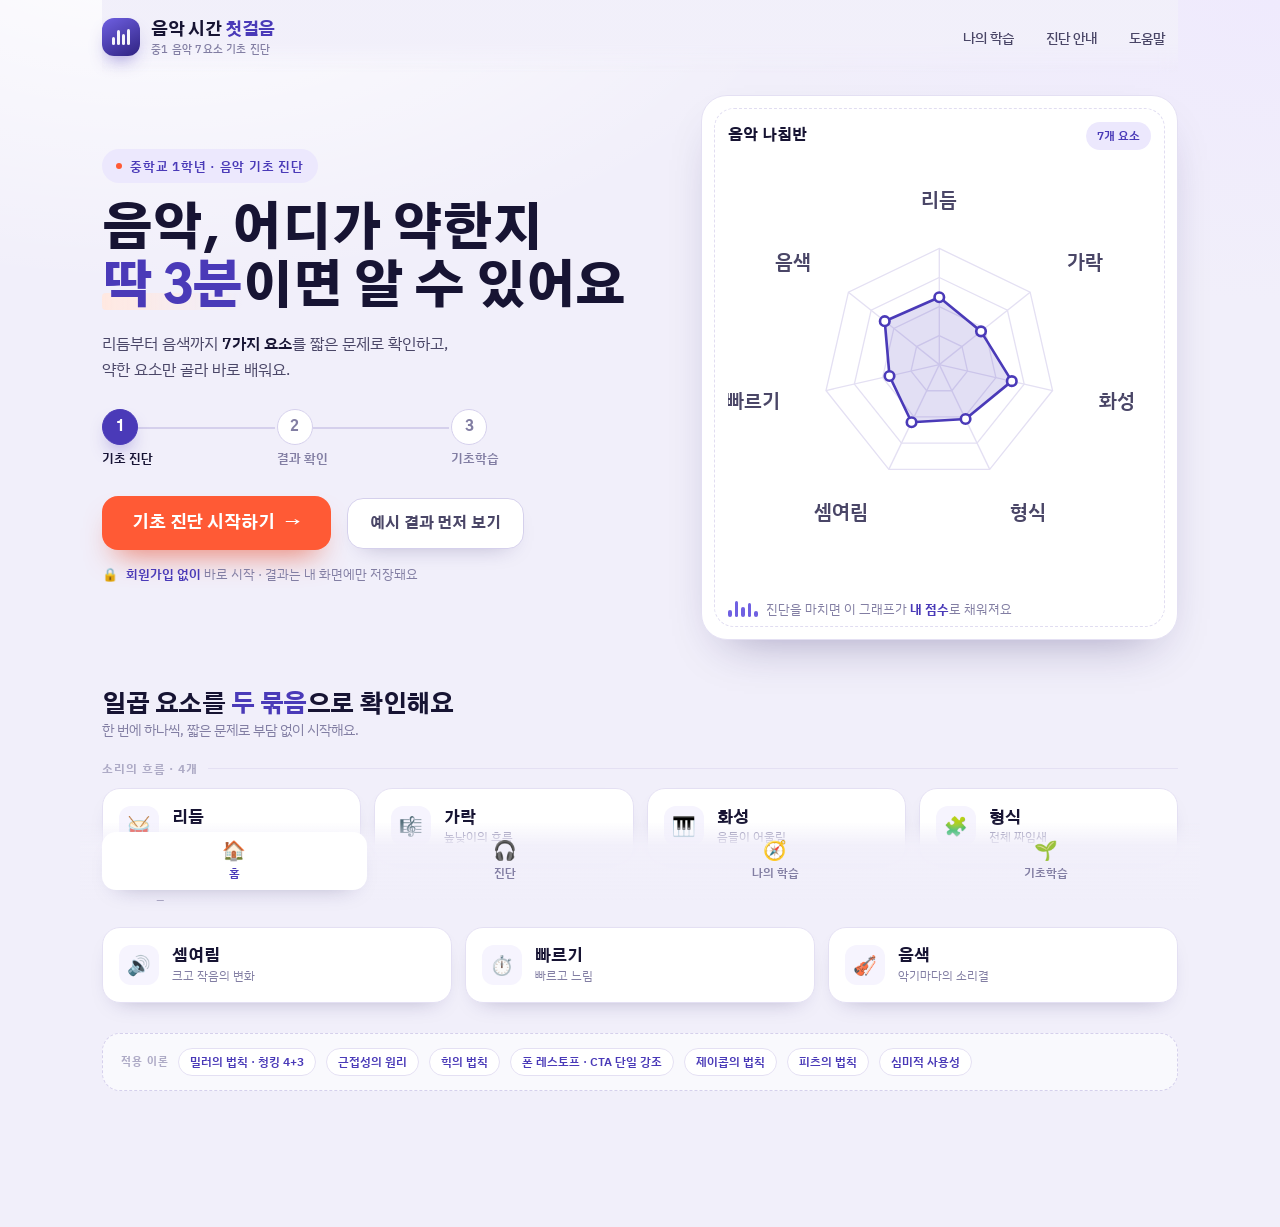
==== index.html @ fa2bc5fa "Add files via upload" ====
<!DOCTYPE html>
<html lang="ko">
<head>
<meta charset="utf-8">
<meta name="viewport" content="width=device-width, initial-scale=1">
<title>음악 시간 첫걸음 · 7요소 기초 진단</title>
<link rel="preconnect" href="https://fonts.googleapis.com">
<link rel="preconnect" href="https://fonts.gstatic.com" crossorigin>
<link href="https://fonts.googleapis.com/css2?family=Gothic+A1:wght@400;500;700;800;900&family=IBM+Plex+Sans+KR:wght@300;400;500;600;700&display=swap" rel="stylesheet">
<style>
/* ============ TOKENS ============ */
:root{
  --ink:#171433;
  --ink-2:#4a4667;
  --ink-3:#827ea3;
  --ink-4:#aeabc6;
  --canvas:#f1effa;
  --canvas-2:#e6e2f6;
  --surface:#ffffff;
  --line:#e4e0f3;
  --line-2:#d5d0ec;

  --primary:#4a3ab8;
  --primary-deep:#2f2381;
  --primary-mid:#6f60e2;
  --primary-soft:#ece8fd;
  --primary-tint:#f6f4fe;

  --accent:#ff5a35;
  --accent-deep:#e8401c;
  --accent-soft:#ffe8e1;

  --mint:#0eab95;
  --mint-soft:#d9f5ef;
  --sun:#e9a90c;
  --sun-soft:#fdf2d7;
  --rose:#e2477a;
  --rose-soft:#fde5ee;

  --r-lg:26px;
  --r-md:18px;
  --r-sm:12px;
  --shadow:0 22px 48px -26px rgba(33,22,92,.42);
  --shadow-sm:0 10px 24px -16px rgba(33,22,92,.4);

  --font-display:"Gothic A1","Pretendard","Apple SD Gothic Neo","Malgun Gothic","Noto Sans KR",system-ui,sans-serif;
  --font-body:"IBM Plex Sans KR","Pretendard","Apple SD Gothic Neo","Malgun Gothic","Noto Sans KR",system-ui,sans-serif;
}

*,*::before,*::after{box-sizing:border-box}
html,body{margin:0;padding:0}
body{
  font-family:var(--font-body);
  color:var(--ink);
  background:
    radial-gradient(1100px 620px at 12% -8%, #fff 0%, rgba(255,255,255,0) 62%),
    radial-gradient(900px 520px at 100% 0%, #efeafd 0%, rgba(239,234,253,0) 58%),
    var(--canvas);
  min-height:100vh;
  -webkit-font-smoothing:antialiased;
  line-height:1.6;
}
h1,h2,h3,h4{font-family:var(--font-display);margin:0;line-height:1.16;letter-spacing:-.02em}
p{margin:0}
button{font-family:inherit;cursor:pointer;border:0;background:none;color:inherit}
ul{margin:0;padding:0;list-style:none}
:focus-visible{outline:3px solid var(--primary-mid);outline-offset:3px;border-radius:8px}

/* ============ SHELL ============ */
.app{max-width:1120px;margin:0 auto;padding:0 22px 0;min-height:100vh;display:flex;flex-direction:column}

.topbar{
  position:sticky;top:0;z-index:40;
  display:flex;align-items:center;gap:18px;
  padding:16px 0 14px;
  background:linear-gradient(180deg, rgba(241,239,250,.96) 60%, rgba(241,239,250,0));
  backdrop-filter:blur(8px);
}
.brand{display:flex;align-items:center;gap:11px;text-decoration:none;color:var(--ink)}
.brand .mark{
  width:38px;height:38px;border-radius:12px;display:grid;place-items:center;
  background:linear-gradient(150deg,var(--primary-mid),var(--primary-deep));
  box-shadow:0 10px 20px -10px rgba(74,58,184,.9);
}
.brand .mark i{display:flex;align-items:flex-end;gap:2px;height:16px}
.brand .mark i b{width:3px;border-radius:2px;background:#fff;display:block;opacity:.95}
.brand .name{font-family:var(--font-display);font-weight:800;font-size:17px;letter-spacing:-.02em}
.brand .name span{color:var(--primary)}
.brand small{display:block;font-size:11px;color:var(--ink-3);font-weight:500;letter-spacing:.02em;margin-top:-2px}

.topnav{margin-left:auto;display:flex;align-items:center;gap:6px}
.topnav a{
  font-size:13.5px;font-weight:500;color:var(--ink-2);text-decoration:none;
  padding:8px 13px;border-radius:99px;transition:.18s;
}
.topnav a:hover{background:#fff;color:var(--primary);box-shadow:var(--shadow-sm)}
.topnav a.on{background:var(--primary);color:#fff}

main{flex:1;padding-bottom:26px}

/* ============ SCREENS ============ */
.screen{display:none;animation:rise .42s cubic-bezier(.22,.9,.3,1) both}
.screen.is-active{display:block}
@keyframes rise{from{opacity:0;transform:translateY(14px)}to{opacity:1;transform:none}}
@media (prefers-reduced-motion:reduce){
  *{animation-duration:.001s !important;transition-duration:.001s !important}
}

/* ============ TYPE HELPERS ============ */
.eyebrow{
  display:inline-flex;align-items:center;gap:8px;
  font-size:12.5px;font-weight:600;letter-spacing:.06em;
  color:var(--primary);background:var(--primary-soft);
  padding:7px 14px;border-radius:99px;
}
.eyebrow::before{content:"";width:6px;height:6px;border-radius:99px;background:var(--accent)}
.lead{color:var(--ink-2);font-size:16px}
.h1{font-size:clamp(30px,4.4vw,50px);font-weight:900}
.h2{font-size:clamp(22px,2.7vw,30px);font-weight:800}
.h3{font-size:19px;font-weight:800}
.muted{color:var(--ink-3)}
.small{font-size:13px}

/* ============ HERO ============ */
.hero{display:grid;grid-template-columns:1.08fr .92fr;gap:40px;align-items:center;padding:22px 0 8px}
.hero-copy .h1{margin:18px 0 14px}
.hero-copy .h1 em{font-style:normal;color:var(--primary);position:relative}
.hero-copy .h1 em::after{
  content:"";position:absolute;left:0;right:0;bottom:.06em;height:.34em;
  background:linear-gradient(90deg,var(--accent-soft),#fff0);border-radius:4px;z-index:-1;
}
.hero-copy .lead{max-width:46ch}
.hero-copy .lead b{color:var(--ink);font-weight:600}

.steprail{display:flex;align-items:flex-start;gap:4px;margin:26px 0 26px;max-width:520px}
.step{flex:1;position:relative;padding-top:0}
.step .dot{
  width:36px;height:36px;border-radius:99px;display:grid;place-items:center;
  font-family:var(--font-display);font-weight:800;font-size:15px;
  background:#fff;color:var(--ink-3);border:1.5px solid var(--line-2);position:relative;z-index:2;
}
.step.now .dot{background:var(--primary);color:#fff;border-color:var(--primary);box-shadow:0 10px 20px -10px rgba(74,58,184,.9)}
.step:not(:last-child)::after{
  content:"";position:absolute;top:18px;left:36px;right:-2px;height:2px;
  background:var(--line-2);z-index:1;
}
.step .lb{margin-top:10px;font-size:13px;font-weight:600;color:var(--ink-3)}
.step.now .lb{color:var(--ink)}

.cta-row{display:flex;align-items:center;gap:16px;flex-wrap:wrap}
.btn{
  display:inline-flex;align-items:center;justify-content:center;gap:10px;
  font-family:var(--font-display);font-weight:800;letter-spacing:-.01em;
  border-radius:16px;transition:transform .16s,box-shadow .16s,background .16s;
  white-space:nowrap;
}
.btn:active{transform:translateY(1px)}
.btn-primary{
  background:var(--accent);color:#fff;padding:17px 30px;font-size:16.5px;
  box-shadow:0 16px 30px -14px rgba(232,64,28,.75);
}
.btn-primary:hover{background:var(--accent-deep);transform:translateY(-2px);box-shadow:0 22px 38px -16px rgba(232,64,28,.8)}
.btn-lg{width:100%;padding:20px 30px;font-size:17.5px;border-radius:18px}
.btn-primary .arrow{font-weight:400}
.btn-ghost{
  background:#fff;color:var(--ink-2);padding:15px 22px;font-size:15px;
  border:1.5px solid var(--line-2);box-shadow:var(--shadow-sm);
}
.btn-ghost:hover{border-color:var(--primary-mid);color:var(--primary)}
.hint{font-size:13px;color:var(--ink-3);display:flex;align-items:center;gap:8px;margin-top:14px}
.hint b{color:var(--primary);font-weight:600}

/* ============ RADAR / 나침반 ============ */
.compass{
  position:relative;background:var(--surface);border-radius:var(--r-lg);
  padding:26px 26px 20px;box-shadow:var(--shadow);border:1px solid var(--line);
}
.compass::after{
  content:"";position:absolute;inset:12px;border-radius:20px;
  border:1px dashed var(--line-2);pointer-events:none;opacity:.7;
}
.compass-head{display:flex;align-items:center;justify-content:space-between;margin-bottom:6px}
.compass-head .t{font-family:var(--font-display);font-weight:800;font-size:15px}
.compass-head .badge{
  font-size:11.5px;font-weight:600;color:var(--primary);background:var(--primary-soft);
  padding:5px 11px;border-radius:99px;
}
.compass svg{display:block;width:100%;height:auto}
.radar-grid{stroke:var(--line);fill:none}
.radar-axis{stroke:var(--line);}
.radar-shape{fill:rgba(74,58,184,.16);stroke:var(--primary);stroke-width:2;stroke-linejoin:round}
.radar-dot{fill:#fff;stroke:var(--primary);stroke-width:2}
.radar-lbl{font-family:var(--font-body);font-size:15px;font-weight:600;fill:var(--ink-2)}
.radar-lbl.strong{fill:var(--primary);font-weight:700}
.compass-foot{display:flex;align-items:center;gap:8px;margin-top:4px;font-size:12.5px;color:var(--ink-3)}
.eq{display:flex;align-items:flex-end;gap:3px;height:16px}
.eq b{width:3.5px;border-radius:3px;background:var(--primary-mid);display:block;animation:eq 1.1s ease-in-out infinite}
.eq b:nth-child(1){height:40%;animation-delay:0s}
.eq b:nth-child(2){height:100%;animation-delay:.15s}
.eq b:nth-child(3){height:60%;animation-delay:.3s}
.eq b:nth-child(4){height:85%;animation-delay:.45s}
.eq b:nth-child(5){height:35%;animation-delay:.6s}
@keyframes eq{0%,100%{transform:scaleY(.55)}50%{transform:scaleY(1)}}

/* ============ ELEMENT GRID ============ */
.sec-head{display:flex;align-items:flex-end;justify-content:space-between;gap:20px;margin:44px 0 18px;flex-wrap:wrap}
.sec-head .h2{font-size:24px}
.sec-head .note{font-size:14px;color:var(--ink-3)}
.chunk-label{
  font-size:11.5px;font-weight:700;letter-spacing:.08em;color:var(--ink-4);
  margin:0 0 10px;display:flex;align-items:center;gap:10px;
}
.chunk-label::after{content:"";flex:1;height:1px;background:var(--line)}
.elements{display:grid;grid-template-columns:repeat(4,1fr);gap:13px}
.elements.second{margin-top:22px;grid-template-columns:repeat(3,1fr)}
.el{
  background:var(--surface);border:1px solid var(--line);border-radius:var(--r-md);
  padding:17px 16px;display:flex;align-items:center;gap:13px;
  box-shadow:var(--shadow-sm);transition:.18s;text-align:left;width:100%;
}
.el:hover{transform:translateY(-3px);border-color:var(--primary-mid);box-shadow:0 18px 34px -20px rgba(74,58,184,.6)}
.el .ico{
  width:40px;height:40px;border-radius:12px;display:grid;place-items:center;flex:none;
  background:var(--primary-tint);color:var(--primary);font-size:19px;
}
.el .nm{display:block;font-family:var(--font-display);font-weight:800;font-size:16px;line-height:1.3}
.el .dc{display:block;font-size:11.5px;color:var(--ink-3);margin-top:1px;line-height:1.35}

/* ============ CARD / PANEL ============ */
.panel{background:var(--surface);border:1px solid var(--line);border-radius:var(--r-lg);padding:30px;box-shadow:var(--shadow-sm)}
.panel + .panel{margin-top:18px}

/* ============ GUIDE ============ */
.guide-h{max-width:640px;margin-bottom:26px}
.guide-h .h1{font-size:clamp(26px,3.4vw,38px);margin:14px 0 10px}
.steps3{display:grid;grid-template-columns:repeat(3,1fr);gap:16px}
.stepcard{
  background:var(--surface);border:1px solid var(--line);border-radius:var(--r-lg);
  padding:24px 22px;box-shadow:var(--shadow-sm);position:relative;overflow:hidden;
}
.stepcard .no{
  position:absolute;top:12px;right:20px;
  font-family:var(--font-display);font-weight:900;font-size:42px;line-height:1;
  color:var(--primary-soft);letter-spacing:-.05em;
}
.stepcard .ic{
  width:46px;height:46px;border-radius:14px;display:grid;place-items:center;font-size:22px;
  background:var(--primary-tint);color:var(--primary);margin:0 0 16px;
}
.stepcard h3{font-size:17px;margin-bottom:7px}
.stepcard p{font-size:13.5px;color:var(--ink-2)}
.stepcard .tagline{margin-top:14px;font-size:12px;font-weight:600;color:var(--primary);background:var(--primary-soft);display:inline-block;padding:5px 11px;border-radius:99px}
.two-col{display:grid;grid-template-columns:1.05fr .95fr;gap:18px;align-items:start}
.el-explain li{
  display:flex;gap:12px;padding:11px 0;border-bottom:1px dashed var(--line);align-items:flex-start;
}
.el-explain li:last-child{border-bottom:0}
.el-explain .k{
  font-family:var(--font-display);font-weight:800;font-size:13.5px;color:var(--primary);
  min-width:52px;
}
.el-explain .v{font-size:13.5px;color:var(--ink-2)}
.gentle{
  display:flex;gap:14px;align-items:flex-start;background:var(--mint-soft);
  border-radius:var(--r-md);padding:18px 20px;
}
.gentle .ic{font-size:22px}
.gentle b{display:block;font-family:var(--font-display);font-size:14.5px;margin-bottom:3px;color:#0a6b5d}
.gentle p{font-size:13.5px;color:#0d7a6a}
.facts{display:grid;grid-template-columns:repeat(3,1fr);gap:12px;margin-top:16px}
.fact{background:var(--primary-tint);border-radius:var(--r-md);padding:16px;text-align:center}
.fact b{display:block;font-family:var(--font-display);font-weight:900;font-size:21px;color:var(--primary)}
.fact span{font-size:12.5px;color:var(--ink-2)}

/* ============ QUIZ ============ */
.quiz-wrap{max-width:760px;margin:0 auto}
.quiz-top{display:flex;align-items:center;gap:16px;margin-bottom:22px}
.progress{
  flex:1;height:12px;border-radius:99px;background:var(--canvas-2);overflow:hidden;position:relative;
}
.progress span{
  position:absolute;inset:0 100% 0 0;border-radius:99px;
  background:linear-gradient(90deg,var(--primary-mid),var(--primary));
  transition:right .5s cubic-bezier(.22,.9,.3,1);
}
.quiz-count{font-family:var(--font-display);font-weight:800;font-size:14px;color:var(--ink-2);white-space:nowrap}
.quiz-count b{color:var(--primary);font-size:17px}
.qcard{background:var(--surface);border:1px solid var(--line);border-radius:var(--r-lg);padding:30px;box-shadow:var(--shadow)}
.qmeta{display:flex;align-items:center;gap:10px;margin-bottom:18px;flex-wrap:wrap}
.pill{
  font-size:12px;font-weight:700;padding:6px 13px;border-radius:99px;
  background:var(--primary-soft);color:var(--primary);
}
.pill.dim{background:var(--canvas-2);color:var(--ink-3)}
.qtext{font-family:var(--font-display);font-weight:800;font-size:clamp(19px,2.3vw,24px);line-height:1.42;margin-bottom:22px;letter-spacing:-.015em}
.options{display:grid;gap:11px}
.opt{
  display:flex;align-items:center;gap:14px;text-align:left;width:100%;
  background:#fff;border:1.5px solid var(--line-2);border-radius:15px;
  padding:16px 18px;font-size:15px;font-weight:500;color:var(--ink);
  transition:.16s;
}
.opt .mark{
  width:28px;height:28px;border-radius:9px;flex:none;display:grid;place-items:center;
  background:var(--canvas-2);color:var(--ink-2);font-family:var(--font-display);
  font-weight:800;font-size:13px;transition:.16s;
}
.opt:hover:not(:disabled){border-color:var(--primary-mid);background:var(--primary-tint);transform:translateX(3px)}
.opt:hover:not(:disabled) .mark{background:var(--primary);color:#fff}
.opt:disabled{cursor:default}
.opt.correct{border-color:var(--mint);background:var(--mint-soft)}
.opt.correct .mark{background:var(--mint);color:#fff}
.opt.wrong{border-color:var(--rose);background:var(--rose-soft)}
.opt.wrong .mark{background:var(--rose);color:#fff}
.opt.dim{opacity:.52}
.fb{
  margin-top:18px;border-radius:var(--r-md);padding:17px 20px;display:none;gap:13px;
  align-items:flex-start;
}
.fb.show{display:flex;animation:rise .3s both}
.fb.ok{background:var(--mint-soft)}
.fb.no{background:var(--sun-soft)}
.fb .fi{font-size:20px;line-height:1}
.fb b{font-family:var(--font-display);font-size:14.5px;display:block;margin-bottom:4px}
.fb.ok b{color:#0a6b5d}
.fb.no b{color:#8a6200}
.fb p{font-size:13.5px;color:var(--ink-2)}
.quiz-foot{display:flex;align-items:center;justify-content:space-between;gap:16px;margin-top:22px}
.quiz-foot .btn-primary{padding:15px 34px;font-size:16px}
.quiz-foot .btn-primary[disabled]{background:var(--line-2);color:#fff;box-shadow:none;cursor:default}
.quiz-foot .skip{font-size:13.5px;color:var(--ink-3);font-weight:500}
.quiz-foot .skip:hover{color:var(--primary)}

/* ============ RESULT ============ */
.res-hero{
  display:grid;grid-template-columns:.95fr 1.05fr;gap:34px;align-items:center;
  background:linear-gradient(150deg,#2b1f78,#4a3ab8 55%,#6f60e2);
  border-radius:var(--r-lg);padding:36px;color:#fff;box-shadow:var(--shadow);position:relative;overflow:hidden;
}
.res-hero::before{
  content:"";position:absolute;right:-60px;top:-60px;width:260px;height:260px;border-radius:50%;
  background:radial-gradient(circle,rgba(255,255,255,.2),transparent 65%);
}
.res-hero .eyebrow{background:rgba(255,255,255,.16);color:#fff}
.res-hero .eyebrow::before{background:#ffd0c2}
.res-hero h2{font-size:clamp(24px,3vw,34px);font-weight:900;margin:16px 0 10px}
.res-hero h2 em{font-style:normal;color:#ffd66e}
.res-hero p{color:rgba(255,255,255,.82);font-size:14.5px}
.level-badge{
  display:inline-flex;align-items:center;gap:12px;margin-top:22px;
  background:rgba(255,255,255,.14);border:1px solid rgba(255,255,255,.28);
  border-radius:16px;padding:13px 20px;backdrop-filter:blur(4px);
}
.level-badge .em{font-size:30px}
.level-badge b{font-family:var(--font-display);font-size:19px;display:block}
.level-badge span{font-size:12.5px;color:rgba(255,255,255,.75)}
.res-hero svg{width:100%;height:auto;position:relative;z-index:2}
.res-hero .radar-grid{stroke:rgba(255,255,255,.24)}
.res-hero .radar-shape{fill:rgba(255,255,255,.22);stroke:#fff}
.res-hero .radar-dot{fill:#fff;stroke:#4a3ab8}
.res-hero .radar-lbl{fill:rgba(255,255,255,.86)}
.res-hero .radar-lbl.strong{fill:#ffd66e}

.score-grid{display:grid;grid-template-columns:repeat(7,1fr);gap:10px;margin-top:18px}
.score{
  background:#fff;border:1px solid var(--line);border-radius:var(--r-md);padding:15px 12px;
  text-align:center;box-shadow:var(--shadow-sm);position:relative;overflow:hidden;
}
.score .ring{width:52px;height:52px;margin:0 auto 9px;position:relative}
.score .ring svg{transform:rotate(-90deg)}
.score .ring b{
  position:absolute;inset:0;display:grid;place-items:center;font-family:var(--font-display);
  font-weight:900;font-size:15px;
}
.score .nm{font-family:var(--font-display);font-weight:800;font-size:13.5px}
.score .st{font-size:11px;font-weight:600;margin-top:3px;border-radius:99px;display:inline-block;padding:3px 9px}
.st.good{background:var(--mint-soft);color:#0a6b5d}
.st.mid{background:var(--sun-soft);color:#8a6200}
.st.low{background:var(--rose-soft);color:#a32253}
.seg{display:grid;grid-template-columns:1fr 1fr;gap:18px;margin-top:18px}
.seg .panel{padding:26px}
.list-row{display:flex;align-items:center;gap:13px;padding:13px 0;border-bottom:1px dashed var(--line)}
.list-row:last-child{border-bottom:0}
.list-row .ic{width:34px;height:34px;border-radius:10px;display:grid;place-items:center;flex:none;font-size:16px}
.ic.low{background:var(--rose-soft)}
.ic.good{background:var(--mint-soft)}
.ic.mid{background:var(--sun-soft)}
.list-row .tx{flex:1}
.list-row .tx b{font-family:var(--font-display);font-size:14.5px;display:block}
.list-row .tx span{font-size:12.5px;color:var(--ink-3)}
.selfcheck{background:var(--primary-tint);border-radius:var(--r-md);padding:18px 20px;margin-top:16px}
.selfcheck b{font-family:var(--font-display);font-size:14px;display:block;margin-bottom:8px;color:var(--primary)}
.selfcheck .opts{display:flex;gap:8px;flex-wrap:wrap}
.selfcheck .opts button{
  background:#fff;border:1.5px solid var(--line-2);border-radius:99px;padding:8px 16px;
  font-size:13px;font-weight:500;color:var(--ink-2);transition:.15s;
}
.selfcheck .opts button:hover{border-color:var(--primary-mid);color:var(--primary)}
.selfcheck .opts button.sel{background:var(--primary);border-color:var(--primary);color:#fff}

/* ============ LEARN ============ */
.learn-grid{display:grid;grid-template-columns:300px 1fr;gap:18px;align-items:start}
.learn-side .h3{margin-bottom:6px}
.learn-side .note{font-size:13px;color:var(--ink-3);margin-bottom:16px}
.learn-item{
  display:flex;align-items:center;gap:12px;width:100%;text-align:left;
  background:#fff;border:1.5px solid var(--line);border-radius:var(--r-md);
  padding:14px 15px;margin-bottom:10px;transition:.16s;
}
.learn-item:hover{border-color:var(--primary-mid);transform:translateX(3px)}
.learn-item.on{border-color:var(--primary);background:var(--primary-tint);box-shadow:var(--shadow-sm)}
.learn-item .ic{width:36px;height:36px;border-radius:11px;display:grid;place-items:center;flex:none;background:var(--primary-soft);font-size:17px}
.learn-item .tx b{font-family:var(--font-display);font-size:14.5px;display:block}
.learn-item .tx span{font-size:11.5px;color:var(--ink-3)}
.learn-item .chk{margin-left:auto;color:var(--mint);font-weight:800;display:none}
.learn-item.done .chk{display:block}
.concept .key{
  background:linear-gradient(140deg,var(--primary-tint),#fff);border:1px solid var(--line);
  border-radius:var(--r-md);padding:20px;margin-bottom:16px;
}
.concept .key h4{font-size:16px;margin-bottom:8px;color:var(--primary)}
.concept .key p{font-size:14px;color:var(--ink-2)}
.concept .ex{
  display:flex;gap:14px;background:var(--sun-soft);border-radius:var(--r-md);padding:18px 20px;margin-bottom:16px;
}
.concept .ex .ic{font-size:22px}
.concept .ex b{font-family:var(--font-display);font-size:14px;display:block;margin-bottom:4px;color:#8a6200}
.concept .ex p{font-size:13.5px;color:#7a5a06}
.mini{background:var(--canvas);border-radius:var(--r-md);padding:20px}
.mini .q{font-family:var(--font-display);font-weight:800;font-size:15.5px;margin-bottom:13px}
.mini .opts{display:grid;gap:9px}
.mini .opts button{
  background:#fff;border:1.5px solid var(--line-2);border-radius:12px;padding:13px 16px;
  text-align:left;font-size:14px;font-weight:500;transition:.15s;
}
.mini .opts button:hover:not(:disabled){border-color:var(--primary-mid)}
.mini .opts button.correct{border-color:var(--mint);background:var(--mint-soft);color:#0a6b5d;font-weight:600}
.mini .opts button.wrong{border-color:var(--rose);background:var(--rose-soft);color:#a32253}
.mini .mfb{margin-top:13px;font-size:13.5px;color:var(--ink-2);display:none}
.mini .mfb.show{display:block;animation:rise .3s both}

/* ============ CELEBRATION (Peak-End) ============ */
.celebrate{text-align:center;padding:12px 0 4px}
.celebrate .big{
  width:96px;height:96px;border-radius:32px;margin:0 auto 20px;display:grid;place-items:center;
  background:linear-gradient(150deg,#6f60e2,#2f2381);font-size:44px;
  box-shadow:0 26px 50px -20px rgba(74,58,184,.85);animation:pop .6s cubic-bezier(.2,1.4,.4,1) both;
}
@keyframes pop{from{transform:scale(.5);opacity:0}to{transform:scale(1);opacity:1}}
.celebrate h2{font-size:clamp(24px,3.2vw,34px);font-weight:900;margin-bottom:12px}
.celebrate p{color:var(--ink-2);max-width:46ch;margin:0 auto}
.rewards{display:flex;gap:12px;justify-content:center;margin:26px 0 22px;flex-wrap:wrap}
.reward{
  background:#fff;border:1px solid var(--line);border-radius:var(--r-md);padding:16px 20px;
  min-width:150px;box-shadow:var(--shadow-sm);
}
.reward .em{font-size:26px}
.reward b{display:block;font-family:var(--font-display);font-size:14.5px;margin-top:6px}
.reward span{font-size:12px;color:var(--ink-3)}
.next-plan{background:var(--primary-tint);border-radius:var(--r-md);padding:20px 22px;text-align:left;max-width:560px;margin:0 auto}
.next-plan b{font-family:var(--font-display);color:var(--primary);font-size:14.5px;display:block;margin-bottom:10px}
.next-plan li{display:flex;gap:10px;font-size:13.5px;color:var(--ink-2);padding:6px 0}
.next-plan li::before{content:"→";color:var(--accent);font-weight:700}

/* ============ THEORY STRIP ============ */
.theory-strip{
  display:flex;align-items:center;gap:10px;flex-wrap:wrap;
  margin:30px 0 6px;padding:14px 18px;border-radius:var(--r-md);
  background:rgba(255,255,255,.6);border:1px dashed var(--line-2);
}
.theory-strip .lb{font-size:11px;font-weight:700;letter-spacing:.08em;color:var(--ink-4)}
.theory-strip .c{
  font-size:11.5px;font-weight:600;color:var(--primary);background:#fff;
  border:1px solid var(--line);border-radius:99px;padding:4px 11px;
}

/* ============ TABBAR ============ */
.tabbar{
  position:sticky;bottom:0;z-index:40;
  display:grid;grid-template-columns:repeat(4,1fr);gap:6px;
  margin:26px -22px 0;padding:10px 22px calc(10px + env(safe-area-inset-bottom));
  background:linear-gradient(180deg,rgba(241,239,250,0) 0%,rgba(241,239,250,.95) 30%,var(--canvas) 100%);
}
.tab{
  display:flex;flex-direction:column;align-items:center;gap:4px;padding:9px 4px;border-radius:14px;
  font-size:11.5px;font-weight:600;color:var(--ink-3);transition:.16s;min-height:56px;justify-content:center;
}
.tab .ti{font-size:19px;line-height:1}
.tab:hover{background:#fff;color:var(--primary)}
.tab.on{color:var(--primary);background:#fff;box-shadow:var(--shadow-sm)}

/* ============ MODE SELECT ============ */
.mode-row{display:grid;grid-template-columns:1fr 1fr;gap:11px}
.mode{
  background:#fff;border:1.5px solid var(--line-2);border-radius:var(--r-md);
  padding:14px 16px;text-align:left;transition:.16s;box-shadow:var(--shadow-sm);
}
.mode:hover{border-color:var(--primary-mid);transform:translateY(-2px)}
.mode.on{border-color:var(--primary);background:var(--primary-tint)}
.mode b{display:block;font-family:var(--font-display);font-weight:800;font-size:20px;color:var(--primary);letter-spacing:-.02em;margin:2px 0 3px}
.mode span{font-size:11.5px;color:var(--ink-3)}
.mode{font-family:var(--font-display);font-weight:800;font-size:14px;color:var(--ink)}

/* ============ ADAPTIVE QUIZ ============ */
.quiz-count .qc-sub{font-size:12.5px;color:var(--ink-3);font-weight:600;display:inline}
#progTime{display:block;font-size:12px;color:var(--ink-3);font-weight:600;margin-top:2px}
.stage-row{display:flex;flex-wrap:wrap;gap:7px;margin:-6px 0 18px}
.stage-chip{font-size:12px;font-weight:600;color:var(--ink-4);background:#fff;border:1.5px solid var(--line);border-radius:99px;padding:6px 11px;white-space:nowrap}
.stage-chip.cur{color:var(--primary);border-color:var(--primary);background:var(--primary-tint)}
.stage-chip.done{color:#0a6b5d;border-color:#bde9df;background:var(--mint-soft)}
.stage-chip.unknown{color:var(--ink-3);border-style:dashed;background:var(--canvas)}
.staff-art{margin-bottom:18px;text-align:center}
.staff-art svg{display:block;width:100%;max-width:360px;height:auto;margin:0 auto;background:#fff;border:1px solid var(--line);border-radius:14px}
.adapt-note{background:var(--primary-tint);border-radius:var(--r-md);padding:16px 18px;text-align:left}
.adapt-note b{font-family:var(--font-display);font-size:14px;color:var(--primary);display:block;margin-bottom:4px}
.adapt-note p{font-size:13px;color:var(--ink-2)}
.lit-panel{margin-top:20px;display:flex;align-items:center;gap:18px;flex-wrap:wrap}
.lit-score{width:76px;height:76px;border-radius:24px;display:grid;place-items:center;font-family:var(--font-display);font-weight:900;font-size:21px;flex:none}
.lit-score.ok{background:var(--mint-soft);color:#0a6b5d}
.lit-score.no{background:var(--sun-soft);color:#8a6200}
.st.none{background:var(--canvas-2);color:var(--ink-3)}

/* ============ RESPONSIVE ============ */
@media (max-width:960px){
  .hero{grid-template-columns:1fr;gap:26px}
  .compass{order:-1}
  .elements{grid-template-columns:repeat(2,1fr)}
  .elements.second{grid-template-columns:repeat(2,1fr)}
  .steps3{grid-template-columns:1fr}
  .two-col{grid-template-columns:1fr}
  .res-hero{grid-template-columns:1fr;gap:22px}
  .score-grid{grid-template-columns:repeat(4,1fr)}
  .seg{grid-template-columns:1fr}
  .learn-grid{grid-template-columns:1fr}
}
@media (max-width:600px){
  .app{padding:0 16px}
  .topnav{display:none}
  .score-grid{grid-template-columns:repeat(3,1fr)}
  .facts{grid-template-columns:1fr}
  .panel{padding:22px}
  .qcard{padding:22px}
  .tabbar{margin:22px -16px 0;padding:10px 16px calc(10px + env(safe-area-inset-bottom))}
}
</style>
</head>
<body>
<div class="app">

  <!-- ============ TOP BAR (제이콥: 익숙한 상단 구조 / 브랜드·메뉴) ============ -->
  <header class="topbar">
    <a class="brand" href="#" data-go="home">
      <span class="mark"><i><b style="height:8px"></b><b style="height:15px"></b><b style="height:11px"></b><b style="height:16px"></b></i></span>
      <span>
        <span class="name">음악 시간 <span>첫걸음</span></span>
        <small>중1 음악 7요소 기초 진단</small>
      </span>
    </a>
    <nav class="topnav">
      <a href="#" data-go="result">나의 학습</a>
      <a href="#" data-go="guide">진단 안내</a>
      <a href="#" id="helpBtn">도움말</a>
    </nav>
  </header>

  <main id="view">

    <!-- ================= HOME ================= -->
    <section class="screen is-active" id="home">
      <div class="hero">
        <div class="hero-copy">
          <span class="eyebrow">중학교 1학년 · 음악 기초 진단</span>
          <h1 class="h1">음악, 어디가 약한지<br><em>딱 3분</em>이면 알 수 있어요</h1>
          <p class="lead">리듬부터 음색까지 <b>7가지 요소</b>를 짧은 문제로 확인하고,<br>약한 요소만 골라 바로 배워요.</p>

          <div class="steprail" aria-label="진행 단계">
            <div class="step now"><span class="dot">1</span><span class="lb">기초 진단</span></div>
            <div class="step"><span class="dot">2</span><span class="lb">결과 확인</span></div>
            <div class="step"><span class="dot">3</span><span class="lb">기초학습</span></div>
          </div>

          <div class="cta-row">
            <button class="btn btn-primary" data-go="guide">기초 진단 시작하기 <span class="arrow">→</span></button>
            <button class="btn btn-ghost" data-go="result">예시 결과 먼저 보기</button>
          </div>
          <p class="hint">🔒 <span><b>회원가입 없이</b> 바로 시작 · 결과는 내 화면에만 저장돼요</span></p>
        </div>

        <aside class="compass" aria-label="7요소 음악 나침반 미리보기">
          <div class="compass-head">
            <span class="t">음악 나침반</span>
            <span class="badge">7개 요소</span>
          </div>
          <div id="previewRadar"></div>
          <div class="compass-foot">
            <span class="eq"><b></b><b></b><b></b><b></b><b></b></span>
            <span>진단을 마치면 이 그래프가 <b style="color:var(--primary)">내 점수</b>로 채워져요</span>
          </div>
        </aside>
      </div>

      <div class="sec-head">
        <div>
          <h2 class="h2">일곱 요소를 <span style="color:var(--primary)">두 묶음</span>으로 확인해요</h2>
          <p class="note">한 번에 하나씩, 짧은 문제로 부담 없이 시작해요.</p>
        </div>
      </div>

      <div class="chunk-label">소리의 흐름 · 4개</div>
      <div class="elements" id="elGroupA"></div>
      <div class="chunk-label" style="margin-top:22px">소리의 표현 · 3개</div>
      <div class="elements second" id="elGroupB"></div>

      <div class="theory-strip">
        <span class="lb">적용 이론</span>
        <span class="c">밀러의 법칙 · 청킹 4+3</span>
        <span class="c">근접성의 원리</span>
        <span class="c">힉의 법칙</span>
        <span class="c">폰 레스토프 · CTA 단일 강조</span>
        <span class="c">제이콥의 법칙</span>
        <span class="c">피츠의 법칙</span>
        <span class="c">심미적 사용성</span>
      </div>
    </section>

    <!-- ================= GUIDE ================= -->
    <section class="screen" id="guide">
      <div class="guide-h">
        <span class="eyebrow">진단 안내</span>
        <h1 class="h1">이렇게 진행돼요</h1>
        <p class="lead">정답을 모두 맞혀야 하는 시험이 아니에요. 지금 내가 어디까지 와 있는지 확인하는 <b>3분 점검</b>이에요.</p>
      </div>

      <div class="steps3">
        <div class="stepcard">
          <div class="no">01</div>
          <div class="ic">🎧</div>
          <h3>요소별 진단</h3>
          <p>악보 읽기(기초 확인)를 먼저 보고, 리듬·가락·화성·형식·셈여림·빠르기·음색을 한 요소씩 확인해요. 아는 요소는 바로 통과돼요.</p>
          <span class="tagline">한 화면에 한 문제</span>
        </div>
        <div class="stepcard">
          <div class="no">02</div>
          <div class="ic">🧭</div>
          <h3>나침반 결과</h3>
          <p>7개 요소를 그래프로 한눈에 보고, 강한 곳과 약한 곳을 확인해요.</p>
          <span class="tagline">바로 설명 확인</span>
        </div>
        <div class="stepcard">
          <div class="no">03</div>
          <div class="ic">🌱</div>
          <h3>약한 요소 학습</h3>
          <p>부족한 요소만 골라 개념과 예시를 배우고, 미니 문제로 끝내요.</p>
          <span class="tagline">내 순서대로</span>
        </div>
      </div>

      <div class="sec-head" style="margin-top:34px">
        <div>
          <h2 class="h2">일곱 요소, 이렇게 달라요</h2>
          <p class="note">문제를 풀 때 헷갈리지 않도록 미리 확인해요.</p>
        </div>
      </div>

      <div class="two-col">
        <div class="panel">
          <h3 class="h3" style="margin-bottom:8px">요소 한눈에 보기</h3>
          <ul class="el-explain" id="elExplain"></ul>
        </div>
        <div>
          <div class="gentle">
            <span class="ic">💬</span>
            <div>
              <b>모르는 문제가 나와도 괜찮아요</b>
              <p>이 진단은 점수를 매기려는 게 아니에요. “이건 아직 안 배웠구나”를 찾는 과정이에요. 틀려도 바로 설명을 볼 수 있어요.</p>
            </div>
          </div>
          <div class="facts">
            <div class="fact"><b>3분</b><span>예상 소요</span></div>
            <div class="fact"><b>7개</b><span>확인 요소</span></div>
            <div class="fact"><b>0개</b><span>준비물</span></div>
          </div>
          <div style="margin-top:18px">
            <div class="adapt-note">
              <b>문항 수는 정해져 있지 않아요</b>
              <p>아는 요소는 <b>기본 문항 1개</b>로 바로 넘어가고, 헷갈리는 요소만 <b>기초 문항</b>을 한 번 더 확인해요. 그래서 대부분 <b>약 3분</b>이면 끝나요.</p>
            </div>
            <button class="btn btn-primary btn-lg" id="startBtn" style="margin-top:13px">좋아요, 진단 시작할게요 <span class="arrow">→</span></button>
            <p class="hint" style="justify-content:center">중간에 <b>그만두고</b> 나중에 이어서 할 수 있어요</p>
          </div>
        </div>
      </div>

      <div class="theory-strip">
        <span class="lb">적용 이론</span>
        <span class="c">힉의 법칙 · 단계적 온보딩</span>
        <span class="c">포스텔의 법칙 · 관대한 안내</span>
        <span class="c">밀러의 법칙 · 3단계 청킹</span>
        <span class="c">연속성의 원리 · 01-02-03</span>
        <span class="c">자기효능감(Bandura)</span>
      </div>
    </section>

    <!-- ================= QUIZ ================= -->
    <section class="screen" id="quiz">
      <div class="quiz-wrap">
        <div class="quiz-top">
          <div class="progress" aria-hidden="true"><span id="progBar" style="right:100%"></span></div>
          <span class="quiz-count"><b id="progText">0</b><span class="qc-sub">/ 10 확인</span><span id="progTime">약 3분 남음</span></span>
        </div>
        <div class="stage-row" id="stageRow"></div>
        <div class="qcard" id="qcard">
          <!-- JS renders -->
        </div>
        <div class="quiz-foot">
          <button class="skip" id="skipBtn">이 문제 건너뛰기</button>
          <button class="btn btn-primary" id="nextBtn" disabled>다음 문제 <span class="arrow">→</span></button>
        </div>
      </div>

      <div class="theory-strip">
        <span class="lb">적용 이론</span>
        <span class="c">적응형(adaptive) 출제</span>
        <span class="c">도허티 임계 · 즉시 피드백</span>
        <span class="c">폰 레스토프 · 정답/오답 색 대비</span>
        <span class="c">피츠의 법칙 · 큰 선택 버튼</span>
        <span class="c">힉의 법칙 · 4지선다</span>
        <span class="c">포스텔의 법칙 · 건너뛰기 허용</span>
      </div>
    </section>

    <!-- ================= RESULT ================= -->
    <section class="screen" id="result">
      <div class="res-hero">
        <div>
          <span class="eyebrow">진단 결과</span>
          <h2>지금 나의 음악 나침반은<br><em id="resLevelWord">이만큼</em> 왔어요</h2>
          <p id="resSummary">7개 요소를 확인했어요. 잘하는 요소는 살리고, 약한 요소만 콕 집어 배워봐요.</p>
          <div class="level-badge">
            <span class="em" id="resBadgeEmoji">🌱</span>
            <span>
              <b id="resBadgeName">새싹 단계</b>
              <span id="resBadgeDesc">기초를 하나씩 채워가는 중이에요</span>
            </span>
          </div>
        </div>
        <div id="resultRadar"></div>
      </div>

      <div class="panel lit-panel" id="litPanel"></div>

      <div class="sec-head" style="margin:32px 0 14px">
        <div>
          <h2 class="h2">요소별 점수</h2>
          <p class="note">점수가 낮은 요소부터 학습하면 가장 빨리 늘어요.</p>
        </div>
      </div>
      <div class="score-grid" id="scoreGrid"></div>

      <div class="seg">
        <div class="panel">
          <h3 class="h3" style="margin-bottom:6px">집중하면 좋은 요소</h3>
          <p class="small muted" style="margin-bottom:12px">아래 요소를 먼저 배워보세요.</p>
          <div id="weakList"></div>
        </div>
        <div class="panel">
          <h3 class="h3" style="margin-bottom:6px">잘하고 있는 요소</h3>
          <p class="small muted" style="margin-bottom:12px">이미 감각이 잡혀 있어요. 자신감을 가져도 좋아요.</p>
          <div id="strongList"></div>
          <div class="selfcheck">
            <b>스스로 돌아보기</b>
            <p class="small muted" style="margin-bottom:10px">이번 진단, 스스로 어땠나요?</p>
            <div class="opts">
              <button>어려웠어요</button>
              <button>딱 좋았어요</button>
              <button>쉬웠어요</button>
            </div>
          </div>
        </div>
      </div>

      <div style="margin-top:22px">
        <button class="btn btn-primary btn-lg" data-go="learn">약한 요소부터 배우러 가기 <span class="arrow">→</span></button>
      </div>

      <div class="theory-strip">
        <span class="lb">적용 이론</span>
        <span class="c">피크엔드 법칙</span>
        <span class="c">멘탈 모델 · 건강검진 은유</span>
        <span class="c">자기조절학습 프롬프트</span>
        <span class="c">게슈탈트 · 유사성</span>
        <span class="c">컬러 이론 · 단파장=신뢰</span>
        <span class="c">폰 레스토프</span>
      </div>
    </section>

    <!-- ================= LEARN ================= -->
    <section class="screen" id="learn">
      <div class="guide-h">
        <span class="eyebrow">기초학습</span>
        <h1 class="h1">약한 요소만 골라 배워요</h1>
        <p class="lead">왼쪽에서 요소를 고르면 개념과 예시가 나와요. 미니 문제까지 풀면 <b>오늘의 성장</b>이 쌓여요.</p>
      </div>

      <div class="learn-grid">
        <aside class="panel learn-side">
          <h3 class="h3">내 학습 목록</h3>
          <p class="note">진단에서 낮게 나온 순서예요.</p>
          <div id="learnList"></div>
        </aside>

        <div class="panel concept" id="conceptPane">
          <!-- JS renders -->
        </div>
      </div>

      <div class="theory-strip">
        <span class="lb">적용 이론</span>
        <span class="c">제이콥의 법칙</span>
        <span class="c">근접성의 원리 · 좌 목록/우 내용</span>
        <span class="c">힉의 법칙 · 선택지 축소</span>
        <span class="c">도허티 임계</span>
        <span class="c">포스텔의 법칙</span>
      </div>
    </section>

    <!-- ================= COMPLETE ================= -->
    <section class="screen" id="done">
      <div class="panel celebrate">
        <div class="big">🏅</div>
        <h2>오늘의 성장, 완성했어요!</h2>
        <p>약한 요소를 스스로 찾아 배웠어요. 이번 주에는 나침반이 조금 더 넓어질 거예요.</p>

        <div class="rewards">
          <div class="reward"><span class="em">🌱</span><b>새싹 배지</b><span>첫 학습 완료</span></div>
          <div class="reward"><span class="em">🔥</span><b id="doneStreak">1일 연속</b><span>오늘도 해냈어요</span></div>
          <div class="reward"><span class="em">🎯</span><b id="doneCount">1개 요소</b><span>집중 학습 완료</span></div>
        </div>

        <div class="next-plan">
          <b>다음에 이어서 하면 좋아요</b>
          <ul id="nextPlan"></ul>
        </div>

        <div style="max-width:560px;margin:22px auto 0;display:flex;gap:12px;justify-content:center;flex-wrap:wrap">
          <button class="btn btn-primary" data-go="result">나의 나침반 보기</button>
          <button class="btn btn-ghost" data-go="home">홈으로 돌아가기</button>
        </div>
      </div>

      <div class="theory-strip">
        <span class="lb">적용 이론</span>
        <span class="c">피크엔드 법칙 · 마지막을 보상으로</span>
        <span class="c">자기효능감(Bandura)</span>
        <span class="c">심미적 사용성</span>
      </div>
    </section>

  </main>

  <!-- ============ TAB BAR (제이콥: 익숙한 하단 내비게이션 / 피츠: 큰 탭) ============ -->
  <nav class="tabbar">
    <button class="tab on" data-go="home"><span class="ti">🏠</span>홈</button>
    <button class="tab" data-go="guide"><span class="ti">🎧</span>진단</button>
    <button class="tab" data-go="result"><span class="ti">🧭</span>나의 학습</button>
    <button class="tab" data-go="learn"><span class="ti">🌱</span>기초학습</button>
  </nav>

</div>
<script>
/* =========================================================
   음악 시간 첫걸음 — 프로토타입 로직
   ========================================================= */
const ELEMENTS = [
  {id:'rhythm',  name:'리듬',   icon:'🥁', desc:'길고 짧음의 반복'},
  {id:'melody',  name:'가락',   icon:'🎼', desc:'높낮이의 흐름'},
  {id:'harmony', name:'화성',   icon:'🎹', desc:'음들이 어울림'},
  {id:'form',    name:'형식',   icon:'🧩', desc:'전체 짜임새'},
  {id:'dynamics',name:'셈여림', icon:'🔊', desc:'크고 작음의 변화'},
  {id:'tempo',   name:'빠르기', icon:'⏱️', desc:'빠르고 느림'},
  {id:'timbre',  name:'음색',   icon:'🎻', desc:'악기마다의 소리결'}
];
const EL = Object.fromEntries(ELEMENTS.map(e=>[e.id,e]));

/* ---------- 진단 문항 은행 (2022 개정 음악과 교육과정 · 요소 35문항 + 기초 문해력 3문항 = 38문항) ---------- */
const ITEM_BANK = [
  {id:"R-01", el:"rhythm", lv:"하", grade:"초3~4 연계", goal:"박, 박자",
   q:"음악에서 일정한 간격으로 되풀이되는 시간의 단위를 무엇이라고 할까요?",
   opts:["박","마디","박자","장단"], ans:0, intent:"음악의 시간을 세는 가장 기본 단위를 알고, 마디·박자와 구별하는지 확인한다.",
   why:"‘박’은 음악에서 일정한 간격으로 되풀이되는 시간의 단위예요. 몇 개의 박이 모여 한 마디를 이루고, 그 규칙을 ‘박자’라고 해요.", fb:{1:"마디는 박이 모여 이루는 한 덩어리예요. 되풀이되는 낱개의 시간 단위를 가리키는 말은 따로 있어요.",2:"박자는 박이 모여 이루는 규칙(예: 4분의 4박자)이고, 문제에서 물은 것은 낱개의 시간 단위예요.",3:"장단은 국악에서 박자·빠르기·리듬꼴을 아우르는 말이에요."}},
  {id:"R-02", el:"rhythm", lv:"중", grade:"중1", goal:"여러 가지 박자",
   q:"4분의 3박자 곡에서 한 마디를 바르게 채운 것은?",
   opts:["4분음표 2개","4분음표 3개","8분음표 3개","2분음표 2개"], ans:1, intent:"박자표의 분모·분자가 뜻하는 바를 음표 길이와 연결해 계산하는지 확인한다.",
   why:"4분의 3박자는 4분음표를 기준으로 한 마디에 3박이 들어가는 박자예요. 그래서 4분음표 3개가 꼭 맞아요.", fb:{0:"4분음표 2개면 2박만 채워져 한 마디가 비어요.",2:"8분음표 3개는 4분음표 1개 반만큼이라 한 마디를 채우지 못해요.",3:"2분음표 2개면 4박이 되어 3박자 한 마디를 넘어서요."}},
  {id:"R-03", el:"rhythm", lv:"중", grade:"초5~6 연계", goal:"여러 가지 리듬꼴",
   q:"‘리듬꼴’에 대한 설명으로 가장 알맞은 것은?",
   opts:["한 곡 안에서 되풀이되는 일정한 리듬의 짧은 모형","음의 높낮이가 이어지며 만드는 선","높이가 다른 음이 동시에 울리는 어울림","한 곡의 처음부터 끝까지의 짜임새"], ans:0, intent:"리듬을 이루는 작은 단위를 가락·화음·형식과 구별하는지 확인한다.",
   why:"리듬꼴은 리듬을 이루는 짧은 모형이에요. 곡 안에서 여러 번 되풀이되며 그 곡만의 느낌을 만들어 내요.", fb:{1:"음의 높낮이가 이어지며 만드는 선은 가락(선율)이에요.",2:"여러 음이 동시에 울리는 어울림은 화음(화성)이에요.",3:"처음부터 끝까지의 짜임새는 형식이에요."}},
  {id:"R-04", el:"rhythm", lv:"중", grade:"초5~6 연계", goal:"음의 길고 짧음, 쉼표",
   q:"4분의 4박자 곡에서 한 마디 전체를 쉬게 하는 쉼표는?",
   opts:["온쉼표","2분쉼표","4분쉼표","8분쉼표"], ans:0, intent:"쉼표의 길이를 음표와 같은 원리로 이해하는지 확인한다.",
   why:"온쉼표는 한 마디 전체를 쉬라는 표시예요. 그래서 4분의 4박자에서는 4분음표 4개만큼, 곧 한 마디를 통째로 쉬게 해요.", fb:{1:"2분쉼표는 온쉼표의 절반(2박)만 쉬어요.",2:"4분쉼표는 한 박만 쉬어요. 한 마디 전체를 쉬려면 더 긴 쉼표가 필요해요.",3:"8분쉼표는 반 박만 쉬어요."}},
  {id:"R-05", el:"rhythm", lv:"상", grade:"중1", goal:"장단, 장단의 세",
   q:"국악에서 ‘장단의 세’가 뜻하는 것은?",
   opts:["장단을 이루는 각 박에 붙는 강세의 느낌","음의 높고 낮음의 차이","악기마다 다른 소리의 색깔","곡 전체의 짜임새"], ans:0, intent:"국악 장단에서 ‘세’를 강약 구조의 개념으로 이해하는지 확인한다.",
   why:"장단의 세는 장단을 이루는 각 박에 붙는 강세, 곧 ‘센 느낌’의 정도를 말해요. 같은 장단도 세를 어떻게 살리느냐에 따라 느낌이 달라져요.", fb:{1:"높고 낮음은 가락의 문제이고, 장단의 세는 박에 붙는 강약이에요.",2:"소리의 색깔은 음색이에요.",3:"곡 전체의 짜임새는 형식이에요."}},
  {id:"M-01", el:"melody", lv:"하", grade:"초3~4 연계", goal:"음의 높고 낮음",
   q:"‘가락(선율)’을 가장 알맞게 설명한 것은?",
   opts:["음의 길고 짧음이 반복되는 흐름","음의 높낮이가 시간의 흐름에 따라 이어지며 만드는 선","여러 음이 동시에 울려 만드는 어울림","소리의 크고 작음의 변화"], ans:1, intent:"가락을 다른 음악 요소와 혼동하지 않고 설명할 수 있는지 확인한다.",
   why:"가락은 음의 높낮이가 시간에 따라 이어지며 그리는 ‘선’이에요. 오르내리는 모양으로 기억하면 쉬워요.", fb:{0:"길고 짧음이 만드는 흐름은 리듬이에요.",2:"음이 동시에 울려 만드는 어울림은 화성(화음)이에요.",3:"크고 작음의 변화는 셈여림이에요."}},
  {id:"M-02", el:"melody", lv:"중", grade:"초3~4 연계", goal:"차례가기와 뛰어가기",
   q:"‘도-레-미’처럼 이웃한 음으로 차례차례 움직이는 가락의 진행을 무엇이라고 할까요?",
   opts:["차례가기(순차 진행)","뛰어가기(도약 진행)","반진행","같은 음 되풀이"], ans:0, intent:"가락 진행의 두 기본형(차례가기/뛰어가기)을 구별하는지 확인한다.",
   why:"이웃한 음으로 차례차례 움직이면 차례가기(순차 진행), 음을 건너뛰어 움직이면 뛰어가기(도약 진행)라고 해요.", fb:{1:"뛰어가기는 ‘도-솔’처럼 음을 건너뛰어 움직이는 진행이에요.",2:"반진행은 두 가락이 서로 반대 방향으로 움직이는 것을 말해요.",3:"같은 음을 되풀이하는 것은 같은 음의 반복이에요."}},
  {id:"M-03", el:"melody", lv:"중", grade:"초5~6 연계", goal:"장음계, 단음계",
   q:"장음계에서 ‘미-파’와 ‘시-도’ 사이의 음정은?",
   opts:["온음","반음","온음의 두 배","완전4도"], ans:1, intent:"장음계의 음정 배열(온온반온온온반)을 정확히 기억하는지 확인한다.",
   why:"장음계는 ‘온음-온음-반음-온음-온음-온음-반음’ 순서로 이루어져요. 그래서 미-파와 시-도가 반음이 되는 자리예요.", fb:{0:"장음계에서 반음이 되는 곳은 딱 두 군데, 미-파와 시-도예요. 나머지는 모두 온음이에요.",3:"완전4도는 ‘도-파’처럼 네 단계 떨어진 음정이에요."}},
  {id:"M-04", el:"melody", lv:"중", grade:"중1", goal:"여러 지역의 토리",
   q:"‘아리랑’처럼 경기도 지역 민요의 가락에 나타나는 토리는?",
   opts:["경토리","육자배기토리","메나리토리","수심가토리"], ans:0, intent:"지역별 민요 토리의 이름과 특징을 지역과 연결하는지 확인한다.",
   why:"경기도 민요에는 경토리(솔-라-도-레-미)가 쓰여요. 남도는 육자배기토리, 동부는 메나리토리, 서도는 수심가토리예요.", fb:{1:"육자배기토리는 전라도·남도 민요에서 주로 들을 수 있는 토리예요.",2:"메나리토리는 강원·경상 등 동부 지역 민요에 나타나요.",3:"수심가토리는 서도(평안·황해) 지역 민요에 나타나요."}},
  {id:"M-05", el:"melody", lv:"상", grade:"중1", goal:"여러 가지 시김새",
   q:"국악에서 음을 아래에서 위로 밀어 올리듯 내는 시김새는?",
   opts:["추성","퇴성","요성","전성"], ans:0, intent:"시김새의 종류를 소리의 움직임 방향으로 구별하는지 확인한다.",
   why:"추성은 음을 아래에서 위로 끌어 올리듯 내는 시김새이고, 퇴성은 음을 아래로 내려 맺는 시김새예요.", fb:{1:"퇴성은 반대로 음을 아래로 내리며 맺는 시김새예요.",2:"요성은 음을 가늘게 떠는 소리예요.",3:"전성은 높은 음에서 아래로 미끄러지듯 내려오는 시김새예요."}},
  {id:"H-01", el:"harmony", lv:"하", grade:"초3~4 연계", goal:"소리의 어울림",
   q:"‘화음’이란 무엇일까요?",
   opts:["한 사람이 노래하는 것","높이가 다른 둘 이상의 음이 동시에 울릴 때 생기는 어울림","음의 길고 짧음의 반복","박을 세는 방법"], ans:1, intent:"화음을 단선율·리듬과 구별하여 정의할 수 있는지 확인한다.",
   why:"화음은 높이가 다른 둘 이상의 음이 동시에 울릴 때 생기는 어울림이에요. 이런 화음이 이어지며 만드는 흐름이 화성이에요.", fb:{0:"한 사람이 노래하는 것은 하나의 가락, 곧 단선율이에요.",2:"길고 짧음의 반복은 리듬이에요.",3:"박을 세는 방법은 박자와 관련된 내용이에요."}},
  {id:"H-02", el:"harmony", lv:"중", grade:"초5~6 연계", goal:"주요 3화음",
   q:"으뜸음 위에 세워져 곡의 중심 역할을 하는 화음은?",
   opts:["으뜸화음(Ⅰ)","버금딸림화음(Ⅳ)","딸림화음(Ⅴ)","딸림7화음(Ⅴ7)"], ans:0, intent:"주요 3화음의 이름과 기능(중심·이끔)을 연결하는지 확인한다.",
   why:"으뜸화음(Ⅰ)은 으뜸음 위에 세워진 화음으로 곡의 중심 역할을 해요. 딸림화음(Ⅴ)은 으뜸화음으로 가려는 힘이 강한 화음이에요.", fb:{1:"버금딸림화음(Ⅳ)은 으뜸음의 4도 위에 세워진 화음이에요.",2:"딸림화음(Ⅴ)은 으뜸음의 5도 위에 세워져 으뜸화음으로 이끄는 역할을 해요.",3:"딸림7화음(Ⅴ7)은 딸림화음에 7음을 더한 화음이에요."}},
  {id:"H-03", el:"harmony", lv:"중", grade:"중1", goal:"다양한 소리의 어울림, 종지",
   q:"‘종지’에 대한 설명으로 가장 알맞은 것은?",
   opts:["곡이나 악구가 끝날 때 ‘끝났다’는 느낌을 주는 화음의 마무리","음의 높낮이를 나타내는 말","빠르기를 바꾸는 표시","한 마디에 들어가는 박의 수"], ans:0, intent:"화성이 곡의 마무리 느낌을 만든다는 점을 이해하는지 확인한다.",
   why:"종지는 곡이나 악구가 끝날 때 마무리되는 느낌을 주는 화음의 진행이에요. 완전종지, 반종지, 변격종지 등이 있어요.", fb:{1:"음의 높낮이를 나타내는 말은 음이름·계이름이에요.",2:"빠르기를 바꾸는 표시는 빠르기말이에요.",3:"한 마디의 박 수는 박자표가 알려 줘요."}},
  {id:"H-04", el:"harmony", lv:"중", grade:"초3~4 연계", goal:"소리의 어울림",
   q:"여러 음이 함께 울릴 때, 잘 어울려 편안하게 들리는 화음을 무엇이라고 할까요?",
   opts:["협화음","불협화음","딸림7화음","단선율"], ans:0, intent:"화음의 들리는 느낌을 협화·불협화로 구별하는지 확인한다.",
   why:"잘 어울려 편안하게 들리면 협화음, 서로 부딪혀 긴장되게 들리면 불협화음이에요.", fb:{1:"불협화음은 반대로 부딪히고 긴장되는 느낌을 주는 화음이에요.",2:"딸림7화음은 딸림음 위에 만들어진 특정 화음의 이름이에요.",3:"단선율은 하나의 가락만 있는 것이에요."}},
  {id:"H-05", el:"harmony", lv:"상", grade:"중1", goal:"딸림7화음",
   q:"다장조에서 딸림7화음(Ⅴ7)을 이루는 음은?",
   opts:["솔-시-레-파","도-미-솔-시","파-라-도-미","레-파-라-도"], ans:0, intent:"딸림화음에 7음을 더한 구성음을 조(key) 안에서 찾아내는지 확인한다.",
   why:"다장조의 딸림화음은 솔-시-레이고, 여기에 7음 ‘파’를 더하면 딸림7화음 ‘솔-시-레-파’가 돼요.", fb:{1:"도-미-솔-시는 으뜸7화음(Ⅰ7)의 구성음이에요.",2:"파-라-도-미는 버금딸림7화음(Ⅳ7)의 구성음이에요.",3:"레-파-라-도는 딸림음 위가 아니라 으뜸음의 2도 위에서 시작한 구성이에요."}},
  {id:"F-01", el:"form", lv:"하", grade:"초3~4 연계", goal:"형식",
   q:"음악에서 ‘형식’이란 무엇을 말할까요?",
   opts:["악기의 개수와 종류","음악이 전체적으로 어떤 짜임새로 구성되었는가","노랫말의 내용","연주하는 사람의 수"], ans:1, intent:"형식을 편성·가사와 구별하여 정의할 수 있는지 확인한다.",
   why:"형식은 음악이 처음부터 끝까지 어떤 구조와 짜임새로 짜여 있는지를 말해요.", fb:{0:"악기의 짜임새는 ‘편성’이라고 하고, 형식은 가락이 어떻게 짜였는지를 말해요.",2:"노랫말의 내용은 형식과 관계가 없어요.",3:"연주자의 수는 편성에 관한 이야기예요."}},
  {id:"F-02", el:"form", lv:"중", grade:"중1", goal:"형식(ABA, 세도막 형식)",
   q:"A-B-A 형식에 대한 설명으로 가장 알맞은 것은?",
   opts:["처음 주제가 나온 뒤 다른 부분을 지나 다시 처음 주제로 돌아온다","두 부분이 끝까지 번갈아 나온다","한 부분이 처음부터 끝까지 이어진다","나올 때마다 새로운 가락이 계속된다"], ans:0, intent:"세도막 형식의 ‘되돌아옴’ 구조를 이해하는지 확인한다.",
   why:"A-B-A는 세도막 형식으로, 처음 주제(A) → 다른 부분(B) → 다시 처음 주제(A)로 돌아오는 구조예요.", fb:{1:"번갈아 나오는 것과 주제로 되돌아오는 것은 달라요. A-B-A는 마지막에 A로 ‘돌아오는’ 형식이에요.",2:"한 부분이 끝까지 이어지는 것은 한도막 형식이에요.",3:"계속 새로운 가락이 나오는 것은 A-B-A의 구조가 아니에요."}},
  {id:"F-03", el:"form", lv:"중", grade:"중1", goal:"형식(론도)",
   q:"주제(A)가 되풀이되고 그 사이에 서로 다른 부분(B, C …)이 끼어드는 형식은?",
   opts:["론도 형식","변주곡 형식","연음 형식","한도막 형식"], ans:0, intent:"주제의 ‘반복+삽입’ 구조를 특징으로 하는 형식을 찾아내는지 확인한다.",
   why:"론도 형식은 주제(A)가 여러 번 되풀이되고, 그 사이사이에 서로 다른 부분(B, C 등)이 끼어드는 형식이에요.", fb:{1:"변주곡은 하나의 주제가 리듬·가락·화성 등을 바꾸며 여러 번 되풀이되는 형식이에요.",2:"연음 형식은 앞 절의 가락을 뒤 절에서 그대로 이어 가는 국악 형식이에요.",3:"한도막 형식은 하나의 부분으로만 이루어진 형식이에요."}},
  {id:"F-04", el:"form", lv:"중", grade:"중1", goal:"형식(변주곡)",
   q:"하나의 주제가 여러 번 되풀이되면서 리듬·가락·셈여림 등을 조금씩 바꾸어 나가는 형식은?",
   opts:["변주곡 형식","론도 형식","메기고 받는 형식","세도막 형식"], ans:0, intent:"주제를 ‘바꾸어 가며’ 반복하는 형식을 설명할 수 있는지 확인한다.",
   why:"변주곡 형식은 주제를 바탕으로 리듬·가락·화성·셈여림 등을 조금씩 바꾸어 여러 번 연주하는 형식이에요.", fb:{1:"론도 형식은 주제 사이에 다른 부분이 끼어드는 형식이에요.",2:"메기고 받는 형식은 앞소리와 뒷소리가 주고받는 국악 형식이에요.",3:"세도막 형식은 처음-중간-처음처럼 세 부분으로 나뉘는 구조예요."}},
  {id:"F-05", el:"form", lv:"상", grade:"중1", goal:"한배에 따른 형식",
   q:"국악에서 ‘한배’가 빠른 순서대로 바르게 짝지어진 것은?",
   opts:["진양조 → 중모리 → 중중모리 → 자진모리","자진모리 → 중모리 → 진양조 → 중중모리","중중모리 → 진양조 → 자진모리 → 중모리","중모리 → 진양조 → 중중모리 → 자진모리"], ans:0, intent:"국악 한배의 빠르기 순서를 알고, 형식과 빠르기의 관계를 이해하는지 확인한다.",
   why:"한배는 국악에서 곡이 진행되는 빠르기예요. 진양조가 가장 느리고, 중모리 → 중중모리 → 자진모리 순으로 빨라져요.", fb:{1:"진양조가 가장 느린 한배인데, 이 답은 가장 느린 것을 맨 뒤에 두었어요.",2:"진양조보다 빠른 한배가 앞에 나와 있어요. 진양조가 가장 느려요.",3:"진양조가 중모리보다 뒤에 나와 있어요. 진양조가 가장 느린 한배예요."}},
  {id:"D-01", el:"dynamics", lv:"하", grade:"초3~4 연계", goal:"셈여림",
   q:"‘셈여림’이란 무엇일까요?",
   opts:["음의 높낮이","소리의 크고 작음(세기)의 변화","음악이 진행되는 속도","소리의 색깔"], ans:1, intent:"셈여림을 빠르기·음색·가락과 구별하여 설명하는지 확인한다.",
   why:"셈여림은 소리의 세기, 곧 크고 작음의 변화를 말해요.", fb:{0:"음의 높낮이는 가락과 관련된 말이에요.",2:"진행되는 속도는 빠르기(템포)예요.",3:"소리의 색깔은 음색이에요."}},
  {id:"D-02", el:"dynamics", lv:"중", grade:"초3~4 연계", goal:"셈여림",
   q:"악보에 ‘f’라고 적혀 있을 때의 셈여림은?",
   opts:["여리게","세게","점점 여리게","아주 빠르게"], ans:1, intent:"셈여림표의 기본 기호를 뜻과 연결하는지 확인한다.",
   why:"f는 이탈리아어 forte의 첫 글자로 ‘세게’라는 뜻이에요. p(piano)는 ‘여리게’라는 뜻이에요.", fb:{0:"‘여리게’는 p(piano)예요. f는 그 반대의 뜻이에요.",2:"‘점점 여리게’는 데크레셴도(decrescendo)예요.",3:"‘아주 빠르게’는 빠르기말(예: 프레스토)이지 셈여림표가 아니에요."}},
  {id:"D-03", el:"dynamics", lv:"중", grade:"초5~6 연계", goal:"셈여림의 변화",
   q:"소리를 점점 세게 하라는 셈여림말은?",
   opts:["크레셴도(crescendo)","데크레셴도(decrescendo)","리타르단도(ritardando)","스타카토(staccato)"], ans:0, intent:"셈여림의 ‘점진적 변화’를 나타내는 말과 그 반대를 구별하는지 확인한다.",
   why:"크레셴도는 소리를 점점 세게, 데크레셴도는 점점 여리게 하라는 뜻이에요.", fb:{1:"데크레셴도는 반대로 점점 여리게 하라는 말이에요.",2:"리타르단도는 셈여림이 아니라 빠르기를 점점 느리게 하라는 말이에요.",3:"스타카토는 음을 짧게 끊어 연주하라는 주법이에요."}},
  {id:"D-04", el:"dynamics", lv:"중", grade:"초5~6 연계", goal:"셈여림의 변화",
   q:"‘조금 여리게’를 뜻하는 셈여림표는?",
   opts:["mp","mf","pp","ff"], ans:0, intent:"중간 세기의 셈여림표를 구별하고, p·f와의 강약 관계를 아는지 확인한다.",
   why:"mp(mezzo piano)는 ‘조금 여리게’, mf(mezzo forte)는 ‘조금 세게’라는 뜻이에요.", fb:{1:"mf는 ‘조금 세게’예요. 여리게 쪽은 mp예요.",2:"pp는 ‘아주 여리게’로, mp보다 더 여려요.",3:"ff는 ‘아주 세게’예요."}},
  {id:"D-05", el:"dynamics", lv:"상", grade:"중1", goal:"셈여림의 변화",
   q:"셈여림이 여린 것부터 센 것 순서로 바르게 나열된 것은?",
   opts:["pp → p → mp → mf → f → ff","ff → f → mf → mp → p → pp","p → pp → mf → mp → f → ff","mp → p → pp → f → ff → mf"], ans:0, intent:"셈여림표 전체의 상대적 순서를 체계적으로 파악하는지 확인한다.",
   why:"pp(아주 여리게)에서 ff(아주 세게)로 갈수록 점점 세지는 순서예요.", fb:{1:"이 순서는 반대예요. 문제는 ‘여린 것부터’를 물었어요.",2:"pp가 p보다 더 여린데, 이 순서는 그 관계가 뒤집혀 있어요.",3:"mp와 p의 순서가 뒤바뀌어 있어요. p가 mp보다 더 여려요."}},
  {id:"T-01", el:"tempo", lv:"하", grade:"초3~4 연계", goal:"빠르기",
   q:"‘빠르기(템포)’란 무엇일까요?",
   opts:["음악이 진행되는 속도","소리의 크기","악기의 종류","화음의 어울림"], ans:0, intent:"빠르기를 셈여림과 구별하여 설명하는지 확인한다.",
   why:"빠르기는 음악이 얼마나 빠르게 진행되는지, 그 속도를 말해요.", fb:{1:"소리의 크기는 셈여림이에요.",2:"악기의 종류는 음색·편성과 관련된 이야기예요.",3:"화음의 어울림은 화성에 관한 내용이에요."}},
  {id:"T-02", el:"tempo", lv:"중", grade:"초5~6 연계", goal:"빠르기의 변화",
   q:"‘안단테(Andante)’의 빠르기는 어느 정도일까요?",
   opts:["아주 빠르게","걸음걸이 정도로 느리게","아주 느리고 장중하게","점점 빠르게"], ans:1, intent:"대표적인 빠르기말의 뜻을 비슷한 말끼리 구별하는지 확인한다.",
   why:"안단테는 ‘걸음걸이 정도’의 빠르기예요. 알레그로(Allegro)는 빠르게, 아다지오(Adagio)는 아주 느리게라는 뜻이에요.", fb:{0:"‘아주 빠르게’는 프레스토(Presto)나 알레그로에 대한 설명이에요.",2:"‘아주 느리고 장중하게’는 아다지오(Adagio)예요.",3:"‘점점 빠르게’는 아첼레란도(accelerando)예요."}},
  {id:"T-03", el:"tempo", lv:"중", grade:"초5~6 연계", goal:"빠르기의 변화",
   q:"곡을 진행하다가 점점 느리게 하라는 빠르기말은?",
   opts:["리타르단도(ritardando)","아첼레란도(accelerando)","크레셴도(crescendo)","아 템포(a tempo)"], ans:0, intent:"빠르기의 점진적 변화를 뜻하는 말과 셈여림말을 구별하는지 확인한다.",
   why:"리타르단도(rit./ritard.)는 점점 느리게, 아첼레란도(accel.)는 점점 빠르게 하라는 뜻이에요.", fb:{1:"아첼레란도는 반대로 점점 빠르게 하라는 말이에요.",2:"크레셴도는 빠르기가 아니라 셈여림(점점 세게)을 나타내는 말이에요.",3:"아 템포는 ‘본래의 빠르기로 돌아가라’는 뜻이에요."}},
  {id:"T-04", el:"tempo", lv:"중", grade:"중1", goal:"한배의 변화",
   q:"국악에서 가장 느린 한배는?",
   opts:["진양조","중모리","자진모리","휘모리"], ans:0, intent:"국악 한배의 이름과 빠르기 느낌을 연결하는지 확인한다.",
   why:"한배는 국악의 빠르기를 말해요. 진양조가 가장 느리고, 중모리 → 중중모리 → 자진모리 → 휘모리 순으로 빨라져요.", fb:{1:"중모리는 진양조보다 빠른 한배예요.",2:"‘자진’은 ‘빠른’이라는 뜻이 있어요. 자진모리는 빠른 편의 한배예요.",3:"휘모리는 여러 한배 가운데 가장 빠른 편에 속해요."}},
  {id:"T-05", el:"tempo", lv:"상", grade:"중1", goal:"빠르기의 변화",
   q:"빠른 것부터 느린 것 순서로 바르게 나열된 것은?",
   opts:["프레스토 → 알레그로 → 안단테 → 아다지오","아다지오 → 안단테 → 알레그로 → 프레스토","안단테 → 프레스토 → 아다지오 → 알레그로","알레그로 → 프레스토 → 안단테 → 아다지오"], ans:0, intent:"빠르기말 사이의 상대적 순서를 정확히 파악하는지 확인한다.",
   why:"프레스토(아주 빠르게) > 알레그로(빠르게) > 안단테(걸음걸이로) > 아다지오(아주 느리게) 순이에요.", fb:{1:"이 순서는 느린 것부터예요. 문제는 ‘빠른 것부터’를 물었어요.",2:"안단테가 프레스토보다 앞에 올 수 없어요. 프레스토가 가장 빨라요.",3:"프레스토가 알레그로보다 더 빠른데, 이 순서는 그 관계가 뒤집혀 있어요."}},
  {id:"C-01", el:"timbre", lv:"하", grade:"초3~4 연계", goal:"목소리, 물체 소리, 악기의 음색",
   q:"‘음색’이란 무엇일까요?",
   opts:["소리의 크기","같은 높이의 음이라도 악기마다 다르게 들리는 소리의 특징","한 마디에 들어가는 박의 수","음악이 진행되는 속도"], ans:1, intent:"음색을 소리의 ‘색깔’ 개념으로 설명할 수 있는지 확인한다.",
   why:"음색은 같은 ‘도’ 음이라도 피아노와 바이올린이 다르게 들리는, 소리만의 색깔이에요.", fb:{0:"소리의 크기는 셈여림이에요.",2:"한 마디의 박 수는 박자표와 관련된 내용이에요.",3:"진행되는 속도는 빠르기예요."}},
  {id:"C-02", el:"timbre", lv:"중", grade:"초5~6 연계", goal:"관악기, 현악기, 여러 가지 음색",
   q:"관현악을 이루는 네 악기군에 속하지 않는 것은?",
   opts:["현악기","목관악기","금관악기","건반악기"], ans:3, intent:"관현악의 악기군 구성을 정확히 기억하는지 확인한다.",
   why:"관현악은 현악기·목관악기·금관악기·타악기의 네 악기군으로 이루어져요. 건반악기는 이 네 묶음에 들어가지 않아요.", fb:{0:"현악기는 관현악의 네 악기군 가운데 하나예요.",1:"목관악기도 관현악의 한 악기군이에요.",2:"금관악기도 관현악의 한 악기군이에요."}},
  {id:"C-03", el:"timbre", lv:"중", grade:"초5~6 연계", goal:"관악기, 현악기",
   q:"다음 중 목관악기에 속하는 악기는?",
   opts:["플루트","트럼펫","호른","튜바"], ans:0, intent:"관악기를 목관과 금관으로 구별하는지 확인한다.",
   why:"플루트·오보에·클라리넷·바순은 목관악기예요. 트럼펫·호른·트롬본·튜바는 금관악기예요.", fb:{1:"트럼펫은 놋쇠로 만든 금관악기예요.",2:"호른은 금관악기예요.",3:"튜바는 금관악기 가운데 가장 낮은 소리를 내요."}},
  {id:"C-04", el:"timbre", lv:"중", grade:"중1", goal:"여러 가지 음색(국악기)",
   q:"‘가야금’과 같은 방법으로 소리를 내는 국악기는?",
   opts:["거문고","대금","피리","장구"], ans:0, intent:"국악기를 소리내는 방법에 따라 묶을 수 있는지 확인한다.",
   why:"가야금과 거문고는 줄을 뜯어 소리를 내는 현악기예요. 대금·피리는 바람을 불어 넣는 관악기, 장구는 두드려 소리 내는 타악기예요.", fb:{1:"대금은 바람을 불어 소리 내는 관악기예요.",2:"피리는 관악기이고, 겹서(리드)를 불어 소리를 내요.",3:"장구는 두드려 소리 내는 타악기예요."}},
  {id:"C-05", el:"timbre", lv:"상", grade:"중1", goal:"여러 가지 음색",
   q:"악기를 소리내는 방법에 따라 나눌 때, ‘타악기’에 대한 설명으로 알맞은 것은?",
   opts:["악기를 치거나 흔들어 진동시켜 소리를 낸다","줄을 진동시켜 소리를 낸다","공기 기둥을 진동시켜 소리를 낸다","전기를 이용해 소리를 만든다"], ans:0, intent:"악기 분류의 원리(무엇이 진동하는가)를 이해하는지 확인한다.",
   why:"타악기는 악기를 치거나 흔들어 진동시켜 소리를 내요. 줄을 진동시키면 현악기, 공기 기둥을 진동시키면 관악기예요.", fb:{1:"줄을 진동시켜 소리 내는 것은 현악기예요.",2:"공기 기둥을 진동시켜 소리 내는 것은 관악기예요.",3:"전기를 이용해 소리를 만드는 것은 전자악기예요."}},
];

/* 이번 진단에서 실제로 출제된 문항 (요소별 ‘하’ 1문항 고정 + 나머지 무작위) */
/* ---------- 기초 문해력 문항 (악보 읽기 · 출발선 확인) ---------- */
const LITERACY = [
  {id:"L-01", key:"clef", goal:"높은음자리표와 계이름", staff:"treble-line1", art:"높은음자리표(𝄞) 오선 · 아래 첫째 줄에 4분음표",
   q:"다음 악보에서 높은음자리표 오선의 ‘아래 첫째 줄’에 있는 음의 계이름은 무엇일까요?",
   opts:["도","미","솔","시"], ans:1,
   why:"높은음자리표에서 오선의 아래 첫째 줄은 ‘미’예요. 아래에서부터 미–솔–시–레–파 순서로 올라가요.", intent:"높은음자리표를 기준으로 오선의 줄과 계이름을 대응시킬 수 있는지 확인한다.", fb:{0:"‘도’는 높은음자리표에서 오선 아래 덧줄에 있어요. 아래 첫째 줄이 아니에요.",2:"‘솔’은 아래에서 둘째 줄이에요. 첫째 줄은 그보다 한 칸 아래예요.",3:"‘시’는 아래에서 셋째 줄이에요. 줄의 순서를 아래에서부터 세어 보세요."}},
  {id:"L-02", key:"clef", goal:"낮은음자리표와 계이름", staff:"bass-space2", art:"낮은음자리표(𝄢) 오선 · 아래에서 둘째 칸(줄과 줄 사이)에 4분음표",
   q:"다음 악보에서 낮은음자리표 오선의 ‘아래에서 둘째 칸’에 있는 음의 계이름은 무엇일까요?",
   opts:["도","미","솔","라"], ans:0,
   why:"낮은음자리표에서 아래에서 둘째 칸은 ‘도’예요. 낮은음자리표는 아래 첫째 줄이 ‘솔’부터 시작해요.", intent:"낮은음자리표에서 줄이 아닌 칸에 놓인 음의 계이름을 읽을 수 있는지 확인한다.", fb:{1:"‘미’는 아래에서 셋째 칸이에요. 한 칸씩 아래로 내려와 보세요.",2:"‘솔’은 아래 첫째 ‘줄’이에요. 물음은 줄과 줄 사이인 ‘칸’을 묻고 있어요.",3:"‘라’는 아래 첫째 칸이에요. 둘째 칸은 그보다 한 칸 위예요."}},
  {id:"L-03", key:"meter", goal:"박자표 읽기", staff:"meter44", art:"오선 왼쪽에 4/4 박자표가 적힌 악보",
   q:"다음 악보에 적힌 4분의 4박자(4/4)의 뜻으로 알맞은 것은 무엇일까요?",
   opts:["한 마디에 4분음표가 4개 들어간다","한 마디에 8분음표가 4개 들어간다","4분음표를 4번 세면 곡이 끝난다","한 마디를 4번 되풀이한다"], ans:0,
   why:"4분의 4박자는 아래 숫자(4)가 기준이 되는 음표를, 위 숫자(4)가 한 마디에 들어가는 박의 수를 뜻해요. 곧 4분음표가 한 마디에 4개 들어가요.", intent:"박자표의 위·아래 숫자가 각각 무엇을 뜻하는지 이해하는지 확인한다.", fb:{1:"아래 숫자 4는 ‘4분음표를 기준으로 한다’는 뜻이에요. 8분음표가 기준이 되려면 아래 숫자가 8이어야 해요.",2:"박자표는 한 마디 안의 박을 알려 줄 뿐, 곡의 전체 길이를 정하지 않아요.",3:"박자표는 마디의 되풀이 횟수와 관계가 없어요."}},
];

/* ---------- 악보(오선) 그리기 ---------- */
function staffSVG(kind){
  const s = 15, x0 = 14, x1 = 300, top = 26;
  const L = i => top + i*s;                 /* i=0 위쪽 줄 … i=4 아래쪽 줄 */
  let h = '';
  for(let i=0;i<5;i++)
    h += '<line x1="'+x0+'" y1="'+L(i)+'" x2="'+x1+'" y2="'+L(i)+'" stroke="#3a3550" stroke-width="1.3"/>';
  const clef = kind.indexOf('bass')===0 ? '\u{1D122}' : '\u{1D11E}';
  h += '<text x="'+(x0+4)+'" y="'+(L(4)-2)+'" font-size="'+(s*3.7)+'" fill="#3a3550">'+clef+'</text>';
  let cy = null, cx = 200;
  if(kind==='treble-line1') cy = L(4);            /* 아래 첫째 줄 */
  if(kind==='bass-space2')  cy = L(4) - s/2;      /* 아래에서 둘째 칸 */
  if(cy!==null){
    h += '<ellipse cx="'+cx+'" cy="'+cy+'" rx="6.6" ry="5" fill="#3a3550"/>';
    h += '<line x1="'+(cx+6.4)+'" y1="'+cy+'" x2="'+(cx+6.4)+'" y2="'+(cy-3*s)+'" stroke="#3a3550" stroke-width="1.7"/>';
  }
  if(kind==='meter44'){
    h += '<text x="'+(x0+52)+'" y="'+(L(2)+5)+'" font-size="13" font-weight="700" fill="#3a3550">4</text>';
    h += '<text x="'+(x0+52)+'" y="'+(L(3)+11)+'" font-size="13" font-weight="700" fill="#3a3550">4</text>';
  }
  return '<svg viewBox="0 0 310 112" role="img" aria-label="악보">'+h+'</svg>';
}

/* ============================================================
   적응형 진단 엔진
   · 1단계 기초 문해력 3문항 (악보 읽기)
   · 2단계 7요소 — 요소마다 ‘기본 문항’ 1개, 틀리면 ‘기초 문항’ 1개 추가
   → 정답이면 바로 다음 요소로 넘어가므로 대부분 10~13문항에서 끝난다.
   ============================================================ */
let PLAN = [];
let qIdx = 0;
let locked = false;

function pickOne(a){ return a[Math.floor(Math.random()*a.length)]; }

function buildPlan(){
  PLAN = [];
  LITERACY.forEach(q=>PLAN.push({ref:q, stage:'lit'}));
  ELEMENTS.forEach(e=>{
    const anchor = pickOne(ITEM_BANK.filter(i=>i.el===e.id && i.lv==='중'));
    PLAN.push({ref:anchor, stage:'el', tier:'anchor'});
  });
  qIdx = 0;
}

function record(q, correct, skipped){
  const ref = q.ref;
  if(q.stage==='lit'){
    litAnswers.push({id:ref.id, key:ref.key, correct:correct===true});
    return;
  }
  answers.push({el:ref.el, tier:q.tier, correct:correct, skipped:skipped===true, lv:ref.lv});
  if(q.tier==='anchor'){
    if(skipped){ elDone[ref.el] = 'unknown'; }
    else if(correct){ elDone[ref.el] = 'done'; }
    else{
      let pool = ITEM_BANK.filter(i=>i.el===ref.el && i.lv==='하' && i.id!==ref.id);
      if(!pool.length) pool = ITEM_BANK.filter(i=>i.el===ref.el && i.lv==='하');
      PLAN.splice(qIdx+1, 0, {ref:pickOne(pool), stage:'el', tier:'fallback'});
    }
  }else{
    elDone[ref.el] = 'done';
  }
}



/* ---------- 학습 콘텐츠 ---------- */
const LESSONS = {
  rhythm:{key:'리듬은 소리의 <b>길고 짧음</b>이 반복되며 만드는 흐름이에요. 박자표(예: 4/4)가 한 마디의 기준을 정해줘요.',
    ex:'🥁 “쿵 – 짝 – 쿵짝 – ” 하고 손뼉을 쳐보세요. 길고 짧음이 반복되면 그게 바로 리듬이에요.',
    mini:{q:'4분의 3박자 한 마디를 채우는 것은?',opts:['4분음표 3개','4분음표 4개','2분음표 3개'],ans:0,why:'3/4박자는 4분음표가 3개 들어가요.'}},
  melody:{key:'가락은 음의 <b>높낮이</b>가 시간에 따라 이어지며 그리는 선이에요. 오르내리는 모양으로 기억하면 쉬워요.',
    ex:'🎼 “도–미–솔”은 올라가는 가락, “솔–미–도”는 내려가는 가락이에요.',
    mini:{q:'음이 점점 높아지는 가락을 무엇이라 할까요?',opts:['상행 가락','하행 가락','평행 가락'],ans:0,why:'음이 올라가면 상행, 내려가면 하행 가락이에요.'}},
  harmony:{key:'화성은 <b>둘 이상의 음이 동시에</b> 울릴 때 만들어지는 어울림이에요. 잘 어울리면 협화음, 부딪히면 불협화음이에요.',
    ex:'🎹 도+미+솔을 동시에 눌러보세요. 편안하면 협화음이에요.',
    mini:{q:'도·미·솔처럼 편안하게 어울리는 화음은?',opts:['협화음','불협화음','반주'],ans:0,why:'편안하게 어울리면 협화음이에요.'}},
  form:{key:'형식은 음악 전체의 <b>짜임새</b>예요. 같은 부분을 A, 다른 부분을 B로 표시해 구조를 파악해요.',
    ex:'🧩 A-B-A는 “처음 – 다른 부분 – 다시 처음”으로 돌아오는 구조예요.',
    mini:{q:'A-B-A 형식에서 마지막 A는 무엇인가요?',opts:['처음 주제로 돌아옴','완전히 새로운 부분','가락이 멈춤'],ans:0,why:'마지막 A는 처음 주제를 다시 반복해요.'}},
  dynamics:{key:'셈여림은 소리의 <b>크고 작음(세기)</b>이에요. 여리게(p), 세게(f)로 표시해요.',
    ex:'🔊 시끄러운 복도에서 “쉿!” 하면 여리게(p), 응원할 때 “가자!” 하면 세게(f)예요.',
    mini:{q:'점점 크게 하라는 기호는?',opts:['crescendo','decrescendo','accelerando'],ans:0,why:'크레셴도는 점점 크게예요.'}},
  tempo:{key:'빠르기는 음악이 진행되는 <b>속도</b>예요. 보통 이탈리아어로 표시해요.',
    ex:'⏱️ 알레그로(Allegro)는 빠르게, 안단테(Andante)는 걸음걸이 정도로 느리게예요.',
    mini:{q:'‘Andante’의 빠르기는?',opts:['걸음걸이 정도로 느리게','아주 빠르게','점점 빠르게'],ans:0,why:'안단테는 걸음걸이 정도의 빠르기예요.'}},
  timbre:{key:'음색은 같은 높이의 음이라도 악기마다 다르게 들리는 <b>소리의 색깔</b>이에요.',
    ex:'🎻 같은 ‘도’라도 피아노는 맑게, 첼로는 깊게 들려요.',
    mini:{q:'음의 높이가 같아도 악기마다 다르게 들리는 까닭은?',opts:['음색이 달라서','박자가 달라서','마디가 달라서'],ans:0,why:'악기마다 배음 구성이 달라 음색이 달라요.'}}
};

/* =========================================================
   라디오 레이더(음악 나침반)
   ========================================================= */
Object.assign(LESSONS, {
  'lit-clef':{
    key:'음자리표는 오선에 놓인 음이 어떤 계이름인지 알려 주는 표예요. <b>높은음자리표</b>는 아래 첫째 줄이 <b>미</b>, <b>낮은음자리표</b>는 아래 첫째 줄이 <b>솔</b>이에요.',
    ex:'𝄞 높은음자리표(줄): 미–솔–시–레–파 &nbsp;/&nbsp; 𝄢 낮은음자리표(줄): 솔–시–레–파–라',
    mini:{q:'낮은음자리표 오선의 아래 첫째 줄 음의 계이름은?',opts:['미','솔','시'],ans:1,why:'낮은음자리표는 아래 첫째 줄이 ‘솔’이에요. 높은음자리표(미)와 헷갈리지 않게 표를 먼저 확인해요.'}
  },
  'lit-meter':{
    key:'박자표는 한 마디에 몇 박이 들어가는지 알려 줘요. <b>아래 숫자</b>는 기준이 되는 음표, <b>위 숫자</b>는 한 마디에 들어가는 박의 수예요.',
    ex:'🔢 4/4 → 4분음표를 기준으로 한 마디에 4박 &nbsp;·&nbsp; 3/4 → 4분음표 3박 &nbsp;·&nbsp; 6/8 → 8분음표 6박',
    mini:{q:'4분의 3박자 한 마디를 채우는 음표는?',opts:['4분음표 3개','4분음표 4개','2분음표 3개'],ans:0,why:'3/4박자는 4분음표가 3개 들어가요.'}
  }
});

function drawRadar(host, vals, dark){
  const cx=160, cy=158, R=88, n=7, LBL=36;
  const ang = i => -Math.PI/2 + i*2*Math.PI/n;
  const pt = (i,r)=>[cx+Math.cos(ang(i))*r, cy+Math.sin(ang(i))*r];
  let rings='';
  [0.25,0.5,0.75,1].forEach(f=>{
    rings += '<polygon class="radar-grid" points="'+ELEMENTS.map((_,i)=>pt(i,R*f).map(v=>v.toFixed(1)).join(',')).join(' ')+'"/>';
  });
  let axes='';
  ELEMENTS.forEach((_,i)=>{const p=pt(i,R);axes+='<line class="radar-axis" x1="'+cx+'" y1="'+cy+'" x2="'+p[0].toFixed(1)+'" y2="'+p[1].toFixed(1)+'"/>';});
  const pts = vals.map((v,i)=>pt(i, R*Math.max(v,4)/100).map(x=>x.toFixed(1)).join(',')).join(' ');
  let dots='';
  vals.forEach((v,i)=>{const p=pt(i,R*Math.max(v,4)/100);dots+='<circle class="radar-dot" cx="'+p[0].toFixed(1)+'" cy="'+p[1].toFixed(1)+'" r="3.6"/>';});
  let labels='';
  ELEMENTS.forEach((e,i)=>{
    const p=pt(i,R+LBL);
    const anchor = Math.abs(p[0]-cx)<10 ? 'middle' : (p[0]>cx?'start':'end');
    const strong = vals[i]>=80 ? ' strong':'';
    labels+='<text class="radar-lbl'+strong+'" x="'+p[0].toFixed(1)+'" y="'+(p[1]+5).toFixed(1)+'" text-anchor="'+anchor+'">'+e.name+'</text>';
  });
  host.innerHTML = '<svg viewBox="0 0 320 332" role="img" aria-label="7요소 음악 나침반">'+rings+axes+'<polygon class="radar-shape" points="'+pts+'"/>'+dots+labels+'</svg>';
}

/* =========================================================
   화면 전환
   ========================================================= */
const SCREENS = ['home','guide','quiz','result','learn','done'];
const TABMAP = {home:'home', guide:'guide', quiz:'guide', result:'result', learn:'learn', done:'result'};
let current = 'home';

function go(id){
  if(!SCREENS.includes(id)) id='home';
  current = id;
  document.querySelectorAll('.screen').forEach(s=>s.classList.toggle('is-active', s.id===id));
  document.querySelectorAll('.tab').forEach(t=>t.classList.toggle('on', t.dataset.go===TABMAP[id]));
  document.querySelectorAll('.topnav a').forEach(a=>a.classList.remove('on'));
  if(id==='quiz') renderQuiz();
  if(id==='result') renderResult();
  if(id==='learn') renderLearn();
  window.scrollTo({top:0,behavior:'smooth'});
}
document.addEventListener('click', e=>{
  const t = e.target.closest('[data-go]');
  if(t){ e.preventDefault(); go(t.dataset.go); }
});

/* =========================================================
   홈 · 안내 화면 구성
   ========================================================= */
function elCard(e){
  return '<button class="el" data-go="guide"><span class="ico">'+e.icon+'</span><span><span class="nm">'+e.name+'</span><span class="dc">'+e.desc+'</span></span></button>';
}
document.getElementById('elGroupA').innerHTML = ELEMENTS.slice(0,4).map(elCard).join('');
document.getElementById('elGroupB').innerHTML = ELEMENTS.slice(4).map(elCard).join('');
document.getElementById('elExplain').innerHTML = ELEMENTS.map(e=>
  '<li><span class="k">'+e.name+'</span><span class="v">'+e.desc+' — '+LESSONS[e.id].key.replace(/<\/?b>/g,'')+'</span></li>').join('');
drawRadar(document.getElementById('previewRadar'), [58,46,64,52,55,44,60], false);

/* =========================================================
   퀴즈
   ========================================================= */
let answers = [];        /* 요소 문항 응답 {el, tier, correct, skipped, lv} */
let litAnswers = [];     /* 문해력 문항 응답 {id, key, correct} */
let elDone = {};         /* 요소별 확인 상태: 'done' | 'unknown' */

/* 시연용(스크린샷·발표): 약한 요소와 문해력 결손을 재현 */
function seedDemo(){
  buildPlan();
  litAnswers = LITERACY.map((q,i)=>({id:q.id, key:q.key, correct: i!==0}));
  const weak = {harmony:1, tempo:1, timbre:1};
  answers = [];
  ELEMENTS.forEach(e=>{
    const w = !!weak[e.id];
    answers.push({el:e.id, tier:'anchor', correct:!w, skipped:false, lv:'중'});
    if(w) answers.push({el:e.id, tier:'fallback', correct:false, skipped:false, lv:'하'});
    elDone[e.id] = 'done';
  });
  qIdx = PLAN.length;
}
function updateQuizUI(){
  const total = LITERACY.length + ELEMENTS.length;
  const done = litAnswers.length + Object.keys(elDone).length;
  document.getElementById('progBar').style.right = (100 - (done/total*100)) + '%';
  document.getElementById('progText').textContent = done;
  const remain = Math.max(0, total - done);
  document.getElementById('progTime').textContent = remain ? ('약 '+Math.max(1, Math.round(remain*20/60))+'분 남음') : '거의 다 왔어요';

  const q = PLAN[qIdx];
  const curEl = (q && q.stage==='el') ? q.ref.el : null;
  const litCls = litAnswers.length>=LITERACY.length ? 'done' : (qIdx<LITERACY.length ? 'cur' : '');
  let h = '<span class="stage-chip '+litCls+'">🎼 기초 확인 '+litAnswers.length+'/'+LITERACY.length+'</span>';
  ELEMENTS.forEach(e=>{
    const st = elDone[e.id];
    const cls = st==='done' ? 'done' : (st==='unknown' ? 'unknown' : (e.id===curEl ? 'cur' : ''));
    h += '<span class="stage-chip '+cls+'">'+(cls==='done'?'✓ ':'')+e.icon+' '+e.name+'</span>';
  });
  document.getElementById('stageRow').innerHTML = h;
}

function renderQuiz(){
  if(qIdx>=PLAN.length){ finishQuiz(); return; }
  const q = PLAN[qIdx], ref = q.ref;
  locked = false;
  updateQuizUI();
  let pills;
  if(q.stage==='lit'){
    pills = '<span class="pill">🎼 기초 확인</span><span class="pill dim">'+ref.goal+'</span>';
  }else{
    const e = EL[ref.el];
    pills = '<span class="pill">'+e.icon+' '+e.name+'</span>'+
      '<span class="pill dim">'+(q.tier==='anchor'?'기본 문항':'기초 문항')+'</span>'+
      '<span class="pill dim">난이도 '+ref.lv+'</span>'+
      '<span class="pill dim">'+ref.grade+' · '+ref.goal+'</span>';
  }
  const art = ref.staff ? '<div class="staff-art">'+staffSVG(ref.staff)+'</div>' : '';
  document.getElementById('qcard').innerHTML =
    '<div class="qmeta">'+pills+'</div>'+art+
    '<h2 class="qtext">'+ref.q+'</h2>'+
    '<div class="options" id="opts">'+ref.opts.map((o,i)=>
      '<button class="opt" data-i="'+i+'"><span class="mark">'+'①②③④'[i]+'</span><span>'+o+'</span></button>').join('')+'</div>'+
    '<div class="fb" id="fb"></div>';
  document.getElementById('nextBtn').disabled = true;
  document.getElementById('nextBtn').innerHTML = (qIdx>=PLAN.length-1?'결과 보기':'다음 문제')+' <span class="arrow">→</span>';
  document.getElementById('skipBtn').textContent = (qIdx>=PLAN.length-1) ? '이 문제 건너뛰고 결과 보기' : '이 문제 건너뛰기';
  document.querySelectorAll('#opts .opt').forEach(b=>b.addEventListener('click', ()=>pick(+b.dataset.i)));
}

function pick(i){
  if(locked) return;
  locked = true;
  const q = PLAN[qIdx], ref = q.ref;
  const ok = i===ref.ans;
  record(q, ok, false);
  document.querySelectorAll('#opts .opt').forEach((b,j)=>{
    b.disabled = true;
    if(j===ref.ans) b.classList.add('correct');
    else if(j===i) b.classList.add('wrong');
    else b.classList.add('dim');
  });
  const fb = document.getElementById('fb');
  fb.className = 'fb show ' + (ok?'ok':'no');
  const wrongWhy = (!ok && ref.fb && ref.fb[i]) ? ref.fb[i] : '';
  let head = ok ? '정확해요!' : '괜찮아요, 이 부분만 보면 돼요';
  if(ok && q.stage==='el' && q.tier==='anchor') head = '정확해요! 이 요소는 통과 — 바로 다음으로 갈게요';
  fb.innerHTML = '<span class="fi">'+(ok?'✅':'💡')+'</span><div><b>'+head+'</b>'+
    (wrongWhy ? '<p style="margin-bottom:6px">고른 답이 왜 아닌지 보면 — '+wrongWhy+'</p>' : '')+
    '<p><b style="color:var(--ink)">정답 '+('①②③④'[ref.ans])+'</b> · '+ref.why+'</p></div>';
  document.getElementById('nextBtn').disabled = false;
  updateQuizUI();
  const last = (qIdx>=PLAN.length-1);
  document.getElementById('nextBtn').innerHTML = (last?'결과 보기':'다음 문제')+' <span class="arrow">→</span>';
  if(last) document.getElementById('skipBtn').textContent = '이 문제 건너뛰고 결과 보기';
}

function skipQ(){
  if(locked) return;
  locked = true;
  record(PLAN[qIdx], null, true);
  qIdx++;
  renderQuiz();
}
function nextQ(){ qIdx++; renderQuiz(); }
document.getElementById('nextBtn').addEventListener('click', ()=>{ if(!locked) return; nextQ(); });
document.getElementById('skipBtn').addEventListener('click', skipQ);

function finishQuiz(){
  document.getElementById('progBar').style.right = '0%';
  go('result');
}

/* =========================================================
   결과
   ========================================================= */
function scores(){
  const out = {};
  ELEMENTS.forEach(e=>{
    const anchor = answers.find(a=>a.el===e.id && a.tier==='anchor');
    const fb = answers.find(a=>a.el===e.id && a.tier==='fallback');
    if(!anchor || anchor.skipped) out[e.id] = null;        /* 건너뜀 = 미확인 */
    else if(anchor.correct) out[e.id] = 100;
    else if(fb && fb.correct) out[e.id] = 50;
    else out[e.id] = 0;
  });
  return out;
}
function litStatus(){
  const right = litAnswers.filter(a=>a.correct).length;
  return {
    right: right, total: LITERACY.length,
    needClef: litAnswers.some(a=>a.key==='clef' && !a.correct),
    needMeter: litAnswers.some(a=>a.key==='meter' && !a.correct)
  };
}
const LIT_UNITS = [
  {id:'lit-clef',  key:'clef',  icon:'🎼', name:'음자리표와 계이름', desc:'높은·낮은음자리표에서 계이름 읽기'},
  {id:'lit-meter', key:'meter', icon:'🔢', name:'박자표 읽기',       desc:'4/4 같은 박자표의 뜻 알기'}
];
function litNeed(key){
  const rows = litAnswers.filter(a=>a.key===key);
  return rows.length>0 && rows.some(a=>!a.correct);
}
function learnUnits(){
  const sc = scores();
  const lit = LIT_UNITS.filter(u=>litNeed(u.key))
    .map(u=>({id:u.id, icon:u.icon, name:u.name, desc:u.desc, kind:'lit', score:null}));
  const els = ELEMENTS.slice().sort((a,b)=>{
    const av = sc[a.id]===null ? -1 : sc[a.id], bv = sc[b.id]===null ? -1 : sc[b.id];
    return av - bv;
  }).map(e=>({id:e.id, icon:e.icon, name:e.name, desc:e.desc, kind:'el', score:sc[e.id]}));
  return lit.concat(els);
}
function renderResult(){
  if(!answers.length && !litAnswers.length) seedDemo();
  const sc = scores();
  const vals = ELEMENTS.map(e=> sc[e.id]===null ? 0 : sc[e.id]);
  const known = ELEMENTS.map(e=>sc[e.id]).filter(v=>v!==null);
  const avg = known.length ? Math.round(known.reduce((a,b)=>a+b,0)/known.length) : 0;
  drawRadar(document.getElementById('resultRadar'), vals, true);

  const lv = avg>=80 ? {w:'거의 다',em:'🌳',n:'나무 단계',d:'7요소 감각이 골고루 자랐어요'}
           : avg>=50 ? {w:'절반 넘게',em:'🌿',n:'줄기 단계',d:'기초가 자라고 있어요'}
           : {w:'이제 막',em:'🌱',n:'새싹 단계',d:'기초를 하나씩 채워가면 돼요'};
  document.getElementById('resLevelWord').textContent = lv.w;
  document.getElementById('resBadgeEmoji').textContent = lv.em;
  document.getElementById('resBadgeName').textContent = lv.n;
  document.getElementById('resBadgeDesc').textContent = lv.d;
  const unknownCnt = known.length < ELEMENTS.length ? ELEMENTS.length - known.length : 0;
  document.getElementById('resSummary').textContent =
    (unknownCnt ? '아직 확인하지 않은 요소 '+unknownCnt+'개는 ‘아직 안 배운 요소’로 두고, 배워야 할 목록 맨 앞에 놓았어요.' :
     '7개 요소를 확인했어요. 약한 요소만 콕 집어 배우면 나침반이 금방 넓어져요.');

  /* 기초 문해력 카드 */
  const LT = litStatus();
  const need = LT.right < LT.total;
  const needList = [];
  if(LT.needClef) needList.push('음자리표와 계이름 읽기');
  if(LT.needMeter) needList.push('박자표 읽기');
  document.getElementById('litPanel').innerHTML =
    '<div class="lit-score '+(need?'no':'ok')+'">'+LT.right+'/'+LT.total+'</div>'+
    '<div style="flex:1;min-width:230px">'+
      '<h3 class="h3" style="margin-bottom:5px">기초 문해력 — '+(need?'보충이 필요해요':'준비 완료')+'</h3>'+
      '<p class="small muted">'+(need
        ? '악보를 읽는 기본기에서 걸린 부분이 있어요. <b>'+needList.join(' · ')+'</b>를 기초학습에서 먼저 다뤄요.'
        : '악보를 읽는 기본기가 갖춰져 있어요. 바로 요소 학습으로 넘어가도 좋아요.')+'</p>'+
    '</div>'+
    (need ? '<button class="btn btn-ghost" data-go="learn">보충 학습 열기</button>' : '');

  /* 요소별 점수 카드 */
  document.getElementById('scoreGrid').innerHTML = ELEMENTS.map(e=>{
    const v = sc[e.id];
    const st = v===null?['none','미확인'] : v>=80?['good','잘함'] : v>=50?['mid','조금 더'] : ['low','집중 필요'];
    const col = v===null?'#aeabc6' : v>=80?'#0eab95' : v>=50?'#e9a90c' : '#e2477a';
    const dash = (2*Math.PI*21).toFixed(1);
    const off = v===null ? dash.toFixed(1) : (dash*(1-v/100)).toFixed(1);
    return '<div class="score"><div class="ring"><svg width="52" height="52" viewBox="0 0 52 52">'+
      '<circle cx="26" cy="26" r="21" fill="none" stroke="#e4e0f3" stroke-width="5"/>'+
      '<circle cx="26" cy="26" r="21" fill="none" stroke="'+col+'" stroke-width="5" stroke-linecap="round" stroke-dasharray="'+dash+'" stroke-dashoffset="'+off+'"/>'+
      '</svg><b style="color:'+col+'">'+(v===null?'–':v)+'</b></div>'+
      '<div class="nm">'+e.icon+' '+e.name+'</div><span class="st '+st[0]+'">'+st[1]+'</span></div>';
  }).join('');

  const up = ELEMENTS.slice().sort((a,b)=>{
    const av = sc[a.id]===null?-1:sc[a.id], bv = sc[b.id]===null?-1:sc[b.id]; return av-bv; });
  const weak = up.slice(0,3);
  const strong = ELEMENTS.filter(e=>sc[e.id]!==null).sort((a,b)=>sc[b.id]-sc[a.id]).slice(0,3);
  const rowHtml = (e, mode)=>{
    const v = sc[e.id];
    const cls = v===null?'mid' : v>=80?'good' : v>=50?'mid' : 'low';
    const tail = v===null
      ? '<span class="st none">아직</span>'
      : '<span class="st '+(v>=80?'good':v>=50?'mid':'low')+'">'+v+'점</span>';
    const sub = mode==='weak'
      ? (v===null ? '아직 안 배운 요소예요. 맨 먼저 배워요.' : LESSONS[e.id].key.replace(/<\/?b>/g,'').slice(0,24)+'…')
      : e.desc;
    return '<div class="list-row"><span class="ic '+cls+'">'+e.icon+'</span>'+
      '<span class="tx"><b>'+e.name+'</b><span>'+sub+'</span></span>'+tail+'</div>';
  };
  document.getElementById('weakList').innerHTML = weak.map(e=>rowHtml(e,'weak')).join('');
  document.getElementById('strongList').innerHTML = strong.length
    ? strong.map(e=>rowHtml(e,'strong')).join('')
    : '<p class="small muted">아직 잘한다고 표시할 요소가 없어요. 학습을 마치고 다시 확인해 봐요.</p>';
}
document.addEventListener('click', e=>{
  const b = e.target.closest('.selfcheck .opts button');
  if(b){ b.parentElement.querySelectorAll('button').forEach(x=>x.classList.remove('sel')); b.classList.add('sel'); }
});

document.addEventListener('click', e=>{
  const b = e.target.closest('.selfcheck .opts button');
  if(b){ b.parentElement.querySelectorAll('button').forEach(x=>x.classList.remove('sel')); b.classList.add('sel'); }
});

/* =========================================================
   기초학습
   ========================================================= */
let doneSet = [];
let selEl = null;

function renderLearn(){
  if(!answers.length && !litAnswers.length) seedDemo();
  const units = learnUnits();
  if(!selEl || !units.some(u=>u.id===selEl)) selEl = units[0].id;
  document.getElementById('learnList').innerHTML = units.map(u=>{
    const done = doneSet.includes(u.id);
    const sub = u.kind==='lit'
      ? '기초 확인에서 걸린 부분'
      : (u.score===null ? '아직 안 배운 요소' : '진단 '+u.score+'점 · '+u.desc);
    return '<button class="learn-item'+(selEl===u.id?' on':'')+(done?' done':'')+'" data-el="'+u.id+'">'+
      '<span class="ic">'+u.icon+'</span><span class="tx"><b>'+u.name+'</b><span>'+sub+'</span></span>'+
      '<span class="chk">✓</span></button>';
  }).join('');
  renderConcept();
}
document.addEventListener('click', e=>{
  const b = e.target.closest('.learn-item');
  if(b){ selEl = b.dataset.el; renderLearn(); }
});

function renderConcept(){
  const u = learnUnits().find(x=>x.id===selEl) || learnUnits()[0];
  selEl = u.id;
  const L = LESSONS[selEl];
  const badge = u.kind==='lit' ? '기초 확인 보충'
    : (u.score===null ? '아직 안 배운 요소' : '진단 '+u.score+'점');
  document.getElementById('conceptPane').innerHTML =
    '<div class="qmeta"><span class="pill">'+u.icon+' '+u.name+'</span><span class="pill dim">'+badge+'</span>'+
    (doneSet.includes(selEl)?'<span class="pill" style="background:var(--mint-soft);color:#0a6b5d">학습 완료 ✓</span>':'')+'</div>'+
    '<div class="key"><h4>한 줄 개념</h4><p>'+L.key+'</p></div>'+
    '<div class="ex"><span class="ic">'+u.icon+'</span><div><b>이렇게 생각해요</b><p>'+L.ex+'</p></div></div>'+
    '<div class="mini"><div class="q">✏️ 확인 문제 · '+L.mini.q+'</div>'+
      '<div class="opts" id="miniOpts">'+L.mini.opts.map((o,i)=>'<button data-i="'+i+'">'+o+'</button>').join('')+'</div>'+
      '<div class="mfb" id="miniFb"></div></div>'+
    '<div style="margin-top:18px"><button class="btn btn-primary btn-lg" id="learnDone">'+
      (doneSet.includes(selEl)?'다음 요소 이어서 배우기':'이 요소 학습 완료하기')+' <span class="arrow">→</span></button></div>';

  document.querySelectorAll('#miniOpts button').forEach(b=>b.addEventListener('click', ()=>{
    const i = +b.dataset.i, ok = i===L.mini.ans;
    document.querySelectorAll('#miniOpts button').forEach((x,j)=>{ x.disabled=true; if(j===L.mini.ans) x.classList.add('correct'); else if(j===i) x.classList.add('wrong'); });
    const fb = document.getElementById('miniFb');
    fb.className='mfb show';
    fb.innerHTML = (ok?'✅ 정확해요! ':'💡 다시 보면 좋아요. ')+L.mini.why;
  }));
  document.getElementById('learnDone').addEventListener('click', ()=>{
    if(!doneSet.includes(selEl)) doneSet.push(selEl);
    const rest = learnUnits().filter(x=>!doneSet.includes(x.id));
    if(doneSet.length>=3 || !rest.length){ renderDone(); go('done'); }
    else{ const nxt = u.kind==='lit' ? rest[0] : (rest.find(x=>x.kind==='el') || rest[0]); selEl = nxt.id; renderLearn(); }
  });
}

function renderDone(){
  document.getElementById('doneCount').textContent = doneSet.length+'개 요소';
  document.getElementById('doneStreak').textContent = '1일 연속';
  const rest = learnUnits().filter(u=>!doneSet.includes(u.id)).slice(0,3);
  const lits = rest.filter(u=>u.kind==='lit');
  document.getElementById('nextPlan').innerHTML =
    lits.map(u=>'<li>'+u.name+' 보충 학습하기</li>').join('') +
    rest.filter(u=>u.kind==='el').map(u=>'<li>'+u.name+' 학습 마저 하기</li>').join('') +
    '<li>이번 주말에 나침반 다시 확인하기</li>';
}

/* =========================================================
   초기화 · 딥링크 (?s=quiz 등)
   ========================================================= */
document.getElementById('helpBtn').addEventListener('click', ()=>{
  alert('음악 시간 첫걸음 · 도움말\n\n· 진단은 14문항, 약 5분이면 끝나요.\n· 모르는 문제는 건너뛰어도 괜찮아요.\n· 결과는 내 화면에만 저장돼요.');
});
function startQuiz(){ buildPlan(); doneSet = []; go('quiz'); }
document.getElementById('startBtn').addEventListener('click', startQuiz);
(function init(){
  const s = new URLSearchParams(location.search).get('s');
  buildPlan();
  if(['result','learn','done'].includes(s)) seedDemo();
  if(s==='done'){ seedDemo(); doneSet = ELEMENTS.slice(0,2).map(x=>x.id); renderDone(); }
  go(s && SCREENS.includes(s) ? s : 'home');
})();
</script>
</body>
</html>
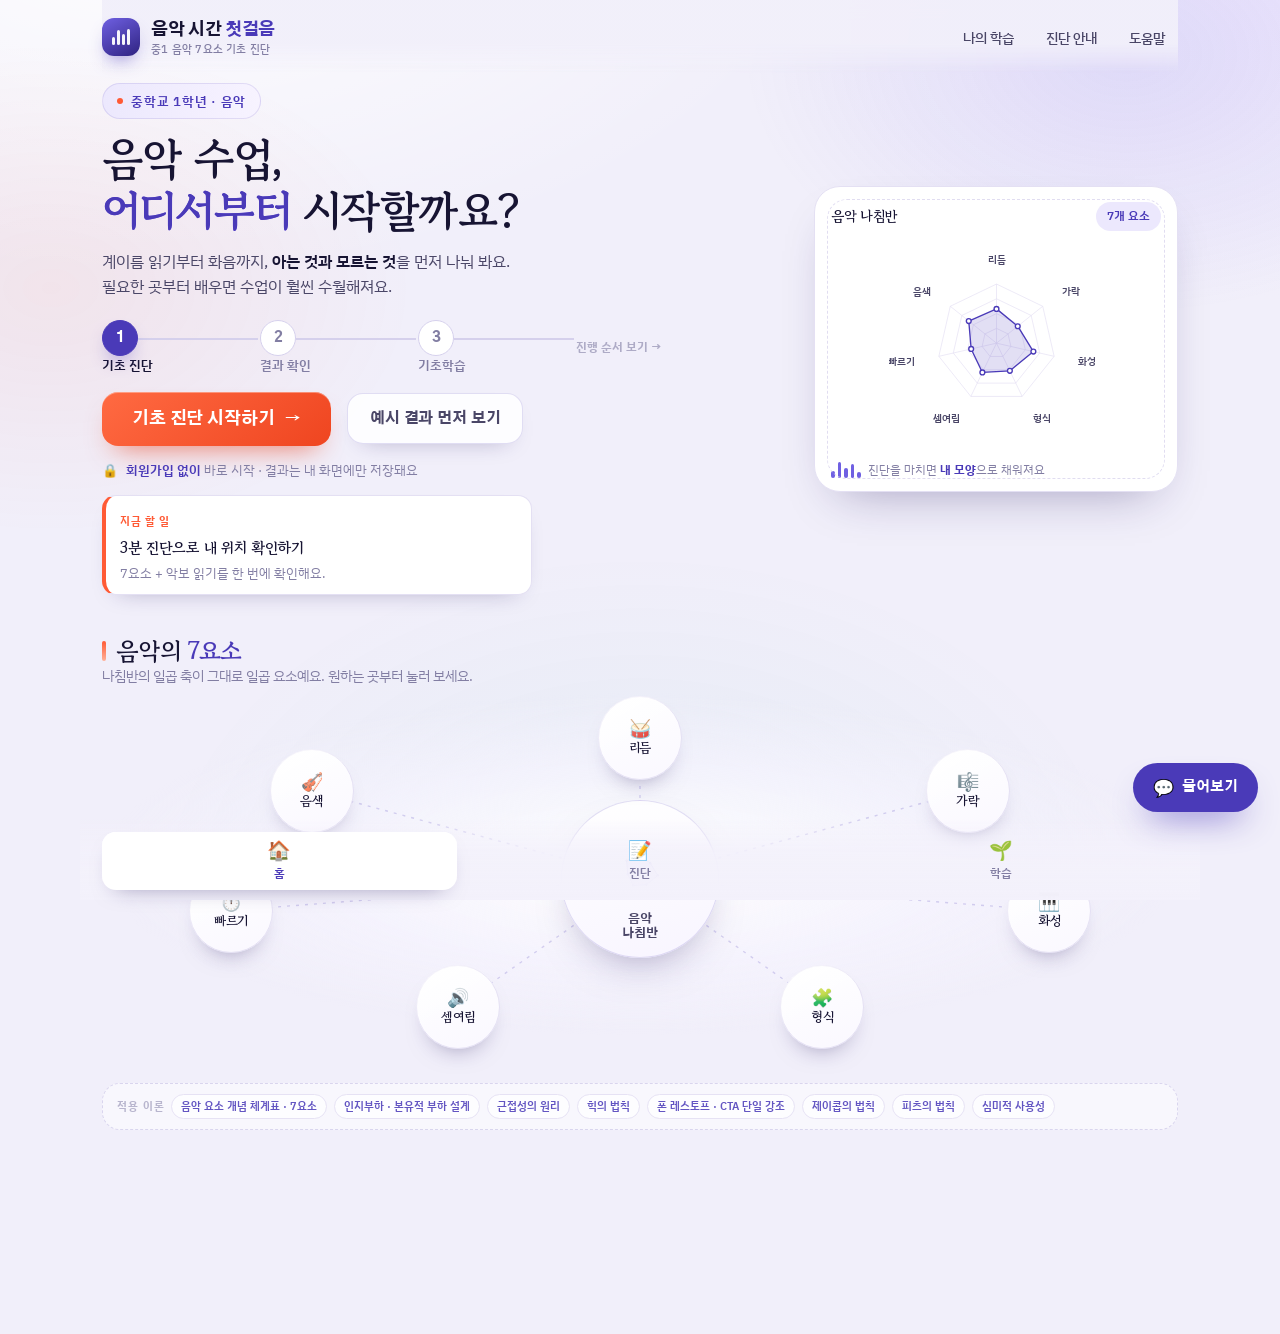
==== commit 03f3e006: "Add files via upload" ====
--- a/index.html
+++ b/index.html
@@ -6,7 +6,8 @@
 <title>음악 시간 첫걸음 · 7요소 기초 진단</title>
 <link rel="preconnect" href="https://fonts.googleapis.com">
 <link rel="preconnect" href="https://fonts.gstatic.com" crossorigin>
-<link href="https://fonts.googleapis.com/css2?family=Gothic+A1:wght@400;500;700;800;900&family=IBM+Plex+Sans+KR:wght@300;400;500;600;700&display=swap" rel="stylesheet">
+<style>@font-face{font-family:'Bravura';font-style:normal;font-weight:400;font-display:swap;src:url(https://cdn.jsdelivr.net/gh/steinbergmedia/bravura@master/redist/woff/Bravura.woff2) format('woff2');}</style>
+<link href="https://fonts.googleapis.com/css2?family=Gothic+A1:wght@400;500;700;800;900&family=IBM+Plex+Sans+KR:wght@300;400;500;600;700&family=Gowun+Batang:wght@700&family=Noto+Music&display=swap" rel="stylesheet">
 <style>
 /* ============ TOKENS ============ */
 :root{
@@ -122,8 +123,8 @@
 .small{font-size:13px}
 
 /* ============ HERO ============ */
-.hero{display:grid;grid-template-columns:1.08fr .92fr;gap:40px;align-items:center;padding:22px 0 8px}
-.hero-copy .h1{margin:18px 0 14px}
+.hero{display:grid;grid-template-columns:1.3fr .7fr;gap:36px;align-items:center;padding:10px 0 4px}
+.hero-copy .h1{margin:14px 0 12px;font-size:clamp(30px,4vw,44px)}
 .hero-copy .h1 em{font-style:normal;color:var(--primary);position:relative}
 .hero-copy .h1 em::after{
   content:"";position:absolute;left:0;right:0;bottom:.06em;height:.34em;
@@ -132,7 +133,10 @@
 .hero-copy .lead{max-width:46ch}
 .hero-copy .lead b{color:var(--ink);font-weight:600}
 
-.steprail{display:flex;align-items:flex-start;gap:4px;margin:26px 0 26px;max-width:520px}
+.steprail{display:flex;align-items:flex-start;gap:4px;margin:20px 0 18px;max-width:560px}
+.steprail.as-link{cursor:pointer;text-align:left;padding:0;width:100%}
+.steprail.as-link:hover .rail-more{color:var(--primary);text-decoration:underline}
+.rail-more{margin-left:auto;align-self:center;font-size:11.5px;font-weight:700;color:var(--ink-4);white-space:nowrap}
 .step{flex:1;position:relative;padding-top:0}
 .step .dot{
   width:36px;height:36px;border-radius:99px;display:grid;place-items:center;
@@ -173,26 +177,26 @@
 /* ============ RADAR / 나침반 ============ */
 .compass{
   position:relative;background:var(--surface);border-radius:var(--r-lg);
-  padding:26px 26px 20px;box-shadow:var(--shadow);border:1px solid var(--line);
+  padding:15px 16px 12px;box-shadow:var(--shadow);border:1px solid var(--line);
 }
 .compass::after{
   content:"";position:absolute;inset:12px;border-radius:20px;
   border:1px dashed var(--line-2);pointer-events:none;opacity:.7;
 }
 .compass-head{display:flex;align-items:center;justify-content:space-between;margin-bottom:6px}
-.compass-head .t{font-family:var(--font-display);font-weight:800;font-size:15px}
+.compass-head .t{font-family:var(--font-display);font-weight:800;font-size:14px}
 .compass-head .badge{
   font-size:11.5px;font-weight:600;color:var(--primary);background:var(--primary-soft);
   padding:5px 11px;border-radius:99px;
 }
-.compass svg{display:block;width:100%;height:auto}
+.compass svg{display:block;width:100%;max-width:215px;height:auto;margin:2px auto 0}
 .radar-grid{stroke:var(--line);fill:none}
 .radar-axis{stroke:var(--line);}
 .radar-shape{fill:rgba(74,58,184,.16);stroke:var(--primary);stroke-width:2;stroke-linejoin:round}
 .radar-dot{fill:#fff;stroke:var(--primary);stroke-width:2}
 .radar-lbl{font-family:var(--font-body);font-size:15px;font-weight:600;fill:var(--ink-2)}
 .radar-lbl.strong{fill:var(--primary);font-weight:700}
-.compass-foot{display:flex;align-items:center;gap:8px;margin-top:4px;font-size:12.5px;color:var(--ink-3)}
+.compass-foot{display:flex;align-items:flex-start;gap:7px;margin-top:2px;font-size:11.5px;line-height:1.45;color:var(--ink-3)}
 .eq{display:flex;align-items:flex-end;gap:3px;height:16px}
 .eq b{width:3.5px;border-radius:3px;background:var(--primary-mid);display:block;animation:eq 1.1s ease-in-out infinite}
 .eq b:nth-child(1){height:40%;animation-delay:0s}
@@ -203,7 +207,7 @@
 @keyframes eq{0%,100%{transform:scaleY(.55)}50%{transform:scaleY(1)}}
 
 /* ============ ELEMENT GRID ============ */
-.sec-head{display:flex;align-items:flex-end;justify-content:space-between;gap:20px;margin:44px 0 18px;flex-wrap:wrap}
+.sec-head{display:flex;align-items:flex-end;justify-content:space-between;gap:20px;margin:30px 0 12px;flex-wrap:wrap}
 .sec-head .h2{font-size:24px}
 .sec-head .note{font-size:14px;color:var(--ink-3)}
 .chunk-label{
@@ -212,7 +216,7 @@
 }
 .chunk-label::after{content:"";flex:1;height:1px;background:var(--line)}
 .elements{display:grid;grid-template-columns:repeat(4,1fr);gap:13px}
-.elements.second{margin-top:22px;grid-template-columns:repeat(3,1fr)}
+
 .el{
   background:var(--surface);border:1px solid var(--line);border-radius:var(--r-md);
   padding:17px 16px;display:flex;align-items:center;gap:13px;
@@ -231,7 +235,8 @@
 .panel + .panel{margin-top:18px}
 
 /* ============ GUIDE ============ */
-.guide-h{max-width:640px;margin-bottom:26px}
+.guide-h{max-width:700px;margin-bottom:26px}
+.guide-h .lead{word-break:keep-all}
 .guide-h .h1{font-size:clamp(26px,3.4vw,38px);margin:14px 0 10px}
 .steps3{display:grid;grid-template-columns:repeat(3,1fr);gap:16px}
 .stepcard{
@@ -464,20 +469,36 @@
 
 /* ============ THEORY STRIP ============ */
 .theory-strip{
-  display:flex;align-items:center;gap:10px;flex-wrap:wrap;
-  margin:30px 0 6px;padding:14px 18px;border-radius:var(--r-md);
+  display:flex;align-items:center;gap:7px;flex-wrap:wrap;
+  margin:18px 0 4px;padding:10px 14px;opacity:.85;border-radius:var(--r-md);
   background:rgba(255,255,255,.6);border:1px dashed var(--line-2);
 }
 .theory-strip .lb{font-size:11px;font-weight:700;letter-spacing:.08em;color:var(--ink-4)}
 .theory-strip .c{
-  font-size:11.5px;font-weight:600;color:var(--primary);background:#fff;
-  border:1px solid var(--line);border-radius:99px;padding:4px 11px;
-}
+  font-size:10.5px;font-weight:600;color:var(--primary);background:#fff;
+  border:1px solid var(--line);border-radius:99px;padding:3px 9px;
+}
+
+/* ============ SUB NAV (그룹 안의 하위 메뉴) ============ */
+.subnav{display:none;position:sticky;top:70px;z-index:39;margin:0 0 14px;padding:7px;
+  background:rgba(255,255,255,.92);backdrop-filter:blur(10px);border:1px solid var(--line);
+  border-radius:16px;box-shadow:var(--shadow-sm);gap:4px;align-items:center;overflow-x:auto}
+.subnav.show{display:flex}
+.sn-label{font-size:11px;font-weight:800;letter-spacing:.08em;color:var(--ink-4);padding:0 8px 0 6px;white-space:nowrap}
+.sn-item{flex:1;white-space:nowrap;font-family:var(--font-display);font-weight:700;font-size:13px;
+  color:var(--ink-3);padding:9px 12px;border-radius:11px;transition:.15s}
+.sn-item:hover{background:var(--primary-tint);color:var(--primary)}
+.sn-item.on{background:var(--primary);color:#fff;box-shadow:0 8px 16px -10px rgba(74,58,184,.9)}
+.next-card{margin-top:14px;background:#fff;border:1px solid var(--line);border-left:4px solid var(--accent);
+  border-radius:14px;padding:11px 14px;box-shadow:var(--shadow-sm);max-width:430px}
+.nc-tag{font-size:11px;font-weight:800;letter-spacing:.06em;color:var(--accent)}
+.next-card b{display:block;font-family:var(--font-display);font-size:15px;margin:4px 0 3px}
+.next-card p{font-size:12.5px;color:var(--ink-3)}
 
 /* ============ TABBAR ============ */
 .tabbar{
   position:sticky;bottom:0;z-index:40;
-  display:grid;grid-template-columns:repeat(4,1fr);gap:6px;
+  display:grid;grid-template-columns:repeat(3,1fr);gap:6px;
   margin:26px -22px 0;padding:10px 22px calc(10px + env(safe-area-inset-bottom));
   background:linear-gradient(180deg,rgba(241,239,250,0) 0%,rgba(241,239,250,.95) 30%,var(--canvas) 100%);
 }
@@ -500,6 +521,9 @@
 .mode b{display:block;font-family:var(--font-display);font-weight:800;font-size:20px;color:var(--primary);letter-spacing:-.02em;margin:2px 0 3px}
 .mode span{font-size:11.5px;color:var(--ink-3)}
 .mode{font-family:var(--font-display);font-weight:800;font-size:14px;color:var(--ink)}
+
+.concept{scroll-margin-top:86px;transition:box-shadow .35s, border-color .35s}
+.concept.flash{border-color:var(--primary);box-shadow:0 0 0 4px var(--primary-soft), var(--shadow)}
 
 /* ============ ADAPTIVE QUIZ ============ */
 .quiz-count .qc-sub{font-size:12.5px;color:var(--ink-3);font-weight:600;display:inline}
@@ -510,6 +534,7 @@
 .stage-chip.done{color:#0a6b5d;border-color:#bde9df;background:var(--mint-soft)}
 .stage-chip.unknown{color:var(--ink-3);border-style:dashed;background:var(--canvas)}
 .staff-art{margin-bottom:18px;text-align:center}
+.staff-art .mus,.ropt .rart .mus{font-family:'Bravura','Noto Music',serif}
 .staff-art svg{display:block;width:100%;max-width:360px;height:auto;margin:0 auto;background:#fff;border:1px solid var(--line);border-radius:14px}
 .adapt-note{background:var(--primary-tint);border-radius:var(--r-md);padding:16px 18px;text-align:left}
 .adapt-note b{font-family:var(--font-display);font-size:14px;color:var(--primary);display:block;margin-bottom:4px}
@@ -520,12 +545,332 @@
 .lit-score.no{background:var(--sun-soft);color:#8a6200}
 .st.none{background:var(--canvas-2);color:var(--ink-3)}
 
+.selfexp{background:var(--primary-tint);border-radius:var(--r-md);padding:14px 16px;margin-top:14px}
+.selfexp b{font-family:var(--font-display);font-size:13.5px;color:var(--primary);display:block;margin-bottom:8px}
+.selfexp .opts{display:flex;gap:8px;flex-wrap:wrap}
+.selfexp .opts button{background:#fff;border:1.5px solid var(--line-2);border-radius:99px;padding:8px 14px;font-size:12.5px;color:var(--ink-2)}
+.selfexp .opts button.sel{background:var(--primary);border-color:var(--primary);color:#fff}
+.selfexp p{margin-top:8px}
+
+/* ============ EAR TRAINING ============ */
+.earplay{display:flex;flex-direction:column;gap:8px;align-items:flex-start;margin-bottom:20px}
+.earplay .btn-lg{width:auto;min-width:220px}
+.rhythm-opts{display:grid;gap:11px}
+.ropt{display:flex;align-items:center;gap:14px;text-align:left;width:100%;background:#fff;
+  border:1.5px solid var(--line-2);border-radius:15px;padding:10px 14px;transition:.16s}
+.ropt:hover:not(:disabled){border-color:var(--primary-mid);background:var(--primary-tint)}
+.ropt:disabled{cursor:default}
+.ropt .rmk{font-family:var(--font-display);font-weight:800;font-size:14px;color:var(--ink-2);flex:none}
+.ropt .rart{flex:1}
+.ropt .rart svg{display:block;width:100%;max-width:300px;height:auto}
+.ropt.correct{border-color:var(--mint);background:var(--mint-soft)}
+.ropt.wrong{border-color:var(--rose);background:var(--rose-soft)}
+.ropt.dim{opacity:.55}
+
+/* ============ AI ANALYSIS / ZPD ============ */
+.dia{background:linear-gradient(150deg,#2b1f78,#4a3ab8);color:#fff;border-radius:var(--r-lg);padding:26px 28px;box-shadow:var(--shadow)}
+.dia .lb{font-size:12px;font-weight:700;letter-spacing:.06em;color:#ffd66e;display:block;margin-bottom:9px}
+.dia h2{font-size:clamp(19px,2.4vw,25px);font-weight:900;line-height:1.45;margin-bottom:10px}
+.dia p{color:rgba(255,255,255,.85);font-size:14px;word-break:keep-all;overflow-wrap:anywhere}
+.tags{display:grid;grid-template-columns:1fr 1fr;gap:16px}
+.tagcard{background:#fff;border:1px solid var(--line);border-radius:var(--r-lg);padding:24px;box-shadow:var(--shadow-sm)}
+.tagcard.rank1{border-color:#f3c3b4;background:linear-gradient(160deg,#fff8f5,#fff)}
+.tagcard .rk{font-size:11.5px;font-weight:700;color:var(--accent);letter-spacing:.06em}
+.tagcard h3{font-size:18px;margin:7px 0 8px}
+.tagcard p.desc{font-size:13.5px;color:var(--ink-2)}
+.share{height:9px;border-radius:99px;background:var(--canvas-2);overflow:hidden;margin:14px 0 12px}
+.share span{display:block;height:100%;border-radius:99px;background:linear-gradient(90deg,var(--accent),#ffa07a)}
+.evi{background:var(--canvas);border-radius:var(--r-md);padding:13px 15px;margin-top:10px}
+.evi b{font-family:var(--font-display);font-size:12.5px;color:var(--primary);display:block;margin-bottom:5px}
+.evi p{font-size:12.5px;color:var(--ink-2)}
+.zstep{flex:1;min-width:210px;background:var(--canvas);border-radius:var(--r-md);padding:16px 18px}
+.zstep .n{font-size:11.5px;font-weight:700;color:var(--ink-4);letter-spacing:.06em}
+.zstep b{display:block;font-family:var(--font-display);font-size:15px;margin:5px 0 4px}
+.zstep p{font-size:12.5px;color:var(--ink-2)}
+.zstep .lv{display:inline-block;margin-top:9px;font-size:11.5px;font-weight:700;padding:4px 10px;border-radius:99px;background:var(--primary-soft);color:var(--primary)}
+#zpdPath{display:flex;gap:14px;flex-wrap:wrap}
+.zcard{background:#fff;border:1px solid var(--line);border-radius:var(--r-lg);padding:26px;box-shadow:var(--shadow);margin-bottom:16px}
+.zcard .why{background:var(--primary-tint);border-radius:var(--r-md);padding:13px 16px;font-size:13px;color:var(--ink-2);margin:10px 0 14px}
+.zcard .why b{color:var(--primary);font-family:var(--font-display)}
+.hintbox{background:var(--sun-soft);border-radius:var(--r-md);padding:16px 18px;margin-bottom:16px}
+.hintbox b{font-family:var(--font-display);font-size:13.5px;color:#8a6200;display:block;margin-bottom:5px}
+.hintbox p{font-size:13.5px;color:#7a5a06}
+.zcard .qtext{margin-bottom:16px}
+
+.insight{background:rgba(255,255,255,.75);border-radius:12px;padding:10px 13px;margin:6px 0 10px;font-size:13px;color:var(--ink-2)}
+.insight u{text-decoration:none;font-weight:700;color:var(--primary)}
+.pairbox{display:grid;grid-template-columns:1fr 1fr;gap:14px}
+.pairbox>div{background:#fff;border:1px solid var(--line);border-radius:var(--r-md);padding:16px 18px}
+.pairbox .pb-h{font-family:var(--font-display);font-size:14.5px;font-weight:800;color:var(--primary);display:block;margin-bottom:5px}
+.pairbox p b{display:inline;color:var(--ink);font-weight:700}
+.pairbox p{font-size:13px;color:var(--ink-2)}
+.kindchip{display:inline-block;font-size:11.5px;font-weight:700;padding:4px 10px;border-radius:99px;margin:6px 0 4px}
+.kindchip.mis{background:var(--rose-soft);color:#a32253}
+.kindchip.miss{background:var(--sun-soft);color:#8a6200}
+.chose{font-size:13.5px;color:var(--ink);margin-top:6px}
+.chose b{color:var(--rose);font-family:var(--font-display)}
+.right{font-size:13.5px;color:var(--ink-2);margin-top:6px}
+.shortbox{display:flex;flex-direction:column;gap:10px;align-items:flex-start;margin-bottom:6px}
+.shortbox label{font-size:13.5px;font-weight:600;color:var(--ink-2)}
+.shortbox input{width:100%;max-width:380px;font-family:var(--font-display);font-size:17px;font-weight:700;padding:14px 16px;border:1.5px solid var(--line-2);border-radius:14px;background:#fff;color:var(--ink)}
+.shortbox input:focus{outline:none;border-color:var(--primary);box-shadow:0 0 0 4px var(--primary-soft)}
+.shortbox input:disabled{background:var(--canvas);color:var(--ink-3)}
+.staff-art .mus,.ropt .rart .mus{font-family:'Bravura','Noto Music',serif}
+
+.app{--tabbar-h:74px}
+.growth{display:none;align-items:center;gap:6px;margin-top:12px;font-family:var(--font-display);font-weight:800;font-size:13px;padding:7px 13px;border-radius:99px}
+.growth.up{background:rgba(14,171,149,.2);color:#bff5ea}
+.growth.same{background:rgba(255,255,255,.16);color:#fff}
+.growth.down{background:rgba(255,255,255,.16);color:#ffd0c2}
+.nextloop{background:#fff;border:1px solid var(--line);border-radius:var(--r-md);padding:18px 20px}
+.nextloop>b{font-family:var(--font-display);font-size:14.5px;color:var(--primary);display:block;margin-bottom:10px}
+.nextloop ol{list-style:none;display:flex;gap:18px;flex-wrap:wrap}
+.nextloop li{display:flex;align-items:center;gap:8px;font-size:13px;color:var(--ink-2)}
+.nextloop li span{width:22px;height:22px;border-radius:50%;background:var(--primary-soft);color:var(--primary);font-family:var(--font-display);font-weight:800;font-size:11.5px;display:grid;place-items:center;flex:none}
+main{padding-bottom:calc(var(--tabbar-h) + 18px)}   /* STICKY-BOTTOM-SAFE: 탭바가 내용을 덮지 않게 */
+
+/* ============ 7요소 마인드맵 ============ */
+.mind{position:relative;height:372px;margin:0 0 16px;border-radius:var(--r-lg);
+  background:radial-gradient(closest-side at 50% 50%, #fff 0%, rgba(255,255,255,.65) 62%, rgba(255,255,255,0) 100%)}
+.mind-lines{position:absolute;inset:0;width:100%;height:100%;overflow:visible}
+.mind-lines line{stroke:var(--line-2);stroke-width:1.4;stroke-dasharray:4 5}
+.mind-core{position:absolute;left:50%;top:50%;transform:translate(-50%,-50%);
+  width:158px;height:158px;border-radius:50%;background:#fff;border:1px solid var(--line);
+  box-shadow:0 20px 44px -24px rgba(33,22,92,.5);display:grid;place-items:center;padding:12px}
+.mind-core .core-radar{width:104px;opacity:.9;margin-top:-10px}
+.mind-core .core-radar .radar-dot{r:2.4}
+.mind-core .core-radar .radar-shape{stroke-width:1.6}
+.mind-core .core-radar svg{display:block;width:100%;height:auto}
+.mind-core .core-label{position:absolute;bottom:16px;font-family:var(--font-display);font-weight:800;
+  font-size:11.5px;line-height:1.25;text-align:center;color:var(--ink-2);letter-spacing:-.01em}
+.mnode{position:absolute;transform:translate(-50%,-50%);width:84px;height:84px;border-radius:50%;
+  background:#fff;border:1.5px solid var(--line);box-shadow:0 14px 26px -18px rgba(33,22,92,.6);
+  display:flex;flex-direction:column;align-items:center;justify-content:center;gap:1px;
+  transition:transform .16s, box-shadow .16s, border-color .16s}
+.mnode .mi{font-size:18px;line-height:1}
+.mnode .mn{font-family:var(--font-display);font-weight:800;font-size:13px;letter-spacing:-.02em}
+.mnode:hover{border-color:var(--primary);transform:translate(-50%,-50%) scale(1.07);
+  box-shadow:0 20px 34px -18px rgba(74,58,184,.65)}
+.mnode:hover .mn{color:var(--primary)}
+@media (max-width:820px){
+  .mind{height:auto;display:grid;grid-template-columns:repeat(2,1fr);gap:10px;padding:4px 0 8px}
+  .mind-lines{display:none}
+  .mind-core{position:static;transform:none;width:auto;height:auto;grid-column:1/-1;
+    border-radius:var(--r-md);padding:14px;display:flex;align-items:center;gap:14px;justify-content:center}
+  .mind-core .core-radar{width:84px}
+  .mind-core .core-label{position:static;text-align:left;font-size:13px}
+  .mnode{position:static;transform:none;width:100%;height:auto;border-radius:var(--r-md);
+    flex-direction:row;gap:8px;padding:14px 10px}
+  .mnode:hover{transform:none}
+  .mnode .mi{font-size:17px}
+  .mnode .mn{font-size:13.5px}
+}
+
+/* ============ 진단 기반 도우미 ============ */
+:root{--teacher:url("[data-uri]")}
+.chat-head{position:relative}
+.chat-head .who{display:flex;align-items:center;gap:10px}
+.chat-head .ava{width:42px;height:42px;border-radius:50%;flex:none;
+  background-image:var(--teacher);background-size:cover;background-position:center top;
+  border:2px solid rgba(255,255,255,.7);box-shadow:0 6px 14px -6px rgba(0,0,0,.5)}
+.chat-head .who b{font-family:var(--font-display);font-size:15px;display:block;line-height:1.2}
+.chat-head .who span{font-size:11.5px;color:rgba(255,255,255,.8)}
+.msg .av{background-image:var(--teacher);background-size:cover;background-position:center top;
+  border:1.5px solid #fff;box-shadow:0 4px 10px -5px rgba(23,20,51,.5);font-size:0}
+
+.chat-fab{position:fixed;right:22px;bottom:88px;z-index:60;display:flex;align-items:center;gap:8px;
+  background:var(--primary);color:#fff;border-radius:99px;padding:13px 20px;
+  box-shadow:0 18px 34px -16px rgba(74,58,184,.85);transition:.18s}
+.chat-fab:hover{transform:translateY(-2px);background:var(--primary-deep)}
+.chat-fab.hide{display:none}
+.chat-fab .fi{font-size:17px}
+.chat-fab .fl{font-family:var(--font-display);font-weight:800;font-size:13.5px}
+.chat-panel{position:fixed;right:22px;bottom:22px;z-index:61;width:min(400px, calc(100vw - 24px));
+  height:min(660px, calc(100vh - 44px));max-height:calc(100vh - 44px);display:none;flex-direction:column;overflow:hidden;
+  background:#fff;border:1px solid var(--line);border-radius:22px;box-shadow:0 30px 60px -24px rgba(23,20,51,.5)}
+.chat-panel.open{display:flex;animation:rise .28s both}
+.chat-head{display:flex;align-items:center;justify-content:space-between;gap:10px;
+  padding:14px 16px;background:linear-gradient(150deg,#2b1f78,#4a3ab8);color:#fff}
+.chat-head b{font-family:var(--font-display);font-size:15px;display:block}
+.chat-head span{font-size:11.5px;color:rgba(255,255,255,.75)}
+.chat-head button{color:#fff;font-size:16px;opacity:.8;padding:4px 6px}
+.chat-body{flex:1;min-height:0;overflow-y:auto;overflow-x:hidden;overscroll-behavior:contain;padding:15px;display:flex;flex-direction:column;gap:11px;background:var(--primary-tint);scroll-behavior:smooth}
+.msg{display:flex;gap:8px;align-items:flex-start}
+.msg.me{justify-content:flex-end}
+.msg .av{width:30px;height:30px;border-radius:50%;flex:none;background-image:var(--teacher);background-size:cover;background-position:center top;border:1.5px solid #fff;box-shadow:0 4px 10px -5px rgba(23,20,51,.5);font-size:0}
+.bubble{background:#fff;border:1px solid var(--line);border-radius:14px;padding:11px 13px;
+  font-size:13px;line-height:1.6;max-width:290px;word-break:keep-all}
+.msg.me .bubble{background:var(--primary);color:#fff;border-color:var(--primary)}
+.chat-link{color:var(--primary);font-weight:600;font-size:12.5px}
+.chat-actions{margin-top:9px}
+.chat-actions button{background:var(--accent);color:#fff;font-family:var(--font-display);font-weight:800;
+  font-size:12.5px;padding:9px 13px;border-radius:11px}
+.chat-chips{display:flex;gap:6px;overflow-x:auto;overflow-y:hidden;padding:9px 12px;background:#fff;border-top:1px solid var(--line);flex:0 0 auto;scrollbar-width:none}
+.chat-chips::-webkit-scrollbar{display:none}
+.chat-chips button{white-space:nowrap;font-size:12px;font-weight:600;color:var(--primary);
+  background:var(--primary-soft);border-radius:99px;padding:7px 12px}
+.chat-chips .chip-look{background:var(--accent);color:#fff;box-shadow:0 6px 14px -8px rgba(255,90,53,.9)}
+.chat-input{display:flex;gap:8px;padding:11px 12px 13px;background:#fff;border-top:1px solid var(--line);flex:0 0 auto}
+.chat-input input{flex:1;border:1.5px solid var(--line-2);border-radius:12px;padding:11px 13px;
+  font-family:inherit;font-size:13px;color:var(--ink)}
+.chat-input input:focus{outline:none;border-color:var(--primary);box-shadow:0 0 0 3px var(--primary-soft)}
+.chat-input button{width:42px;border-radius:12px;background:var(--primary);color:#fff;font-size:16px;font-weight:700}
+@media (max-width:600px){
+  .chat-fab{right:16px;bottom:84px;padding:12px 16px}
+  .chat-panel{right:12px;left:12px;width:auto;bottom:84px}
+}
+
+/* ============ 영상 과제 ============ */
+.vcard{background:#fff;border:1px solid var(--line);border-radius:var(--r-lg);padding:24px;box-shadow:var(--shadow-sm);margin-bottom:14px}
+.vcard.first{border-color:#f3c3b4;background:linear-gradient(160deg,#fff8f5,#fff)}
+.vhead{display:flex;align-items:center;gap:9px;flex-wrap:wrap;margin-bottom:10px}
+.vchip{font-size:11px;font-weight:800;color:#fff;background:var(--accent);padding:4px 10px;border-radius:99px}
+.vcard:not(.first) .vchip{background:var(--primary-soft);color:var(--primary)}
+.vmeta{font-size:12px;color:var(--ink-3);font-weight:600}
+.vdone{margin-left:auto;font-size:11.5px;font-weight:700;color:#0a6b5d;background:var(--mint-soft);padding:4px 10px;border-radius:99px}
+.vcard h3{font-size:18px;margin-bottom:4px}
+.vlen{font-size:12.5px;color:var(--ink-3);margin-bottom:14px}
+.vpoints{background:var(--canvas);border-radius:var(--r-md);padding:14px 16px;margin-bottom:12px}
+.vpoints b{font-family:var(--font-display);font-size:13px;color:var(--primary);display:block;margin-bottom:6px}
+.vpoints li{font-size:13px;color:var(--ink-2);padding:3px 0 3px 16px;position:relative}
+.vpoints li::before{content:"·";position:absolute;left:5px;color:var(--accent);font-weight:900}
+.vask{background:var(--sun-soft);border-radius:var(--r-md);padding:13px 16px;margin-bottom:14px}
+.vask b{font-family:var(--font-display);font-size:12.5px;color:#8a6200;display:block;margin-bottom:4px}
+.vask p{font-size:13px;color:#7a5a06}
+.vbtns{display:flex;gap:9px;flex-wrap:wrap}
+.vbtns .btn{padding:13px 20px;font-size:14px}
+.vcheck{display:flex;align-items:center;gap:8px;flex-wrap:wrap;margin-top:13px;padding-top:13px;border-top:1px dashed var(--line)}
+.vcheck span{font-size:12.5px;font-weight:600;color:var(--ink-2)}
+.vcheck button{font-size:12.5px;font-weight:600;color:var(--ink-2);background:#fff;
+  border:1.5px solid var(--line-2);border-radius:99px;padding:8px 13px}
+.vcheck button.on{background:var(--mint);border-color:var(--mint);color:#fff}
+
+/* ============ 영상 재생 ============ */
+.vidlist{display:grid;gap:9px;margin-bottom:14px}
+.vitem{display:flex;align-items:center;gap:12px;text-align:left;width:100%;background:#fff;
+  border:1.5px solid var(--line);border-radius:14px;padding:9px;transition:.16s}
+.vitem:hover{border-color:var(--primary);transform:translateX(2px);box-shadow:var(--shadow-sm)}
+.vthumb{position:relative;width:112px;height:64px;flex:none;border-radius:9px;background-size:cover;
+  background-position:center;background-color:#e6e2f6;display:grid;place-items:center}
+.vthumb .vplay{width:30px;height:30px;border-radius:50%;background:rgba(23,20,51,.72);color:#fff;
+  display:grid;place-items:center;font-size:12px;padding-left:2px}
+.vmeta2 b{display:block;font-family:var(--font-display);font-size:13.5px;line-height:1.35}
+.vmeta2 span{font-size:11.5px;color:var(--ink-3)}
+.vid-modal{position:fixed;inset:0;z-index:80;display:none;align-items:center;justify-content:center;
+  background:rgba(23,20,51,.62);backdrop-filter:blur(4px);padding:20px}
+.vid-modal.open{display:flex}
+.vid-inner{width:min(760px,100%);background:#fff;border-radius:20px;overflow:hidden;box-shadow:0 30px 60px -20px #000}
+.vid-bar{display:flex;align-items:center;justify-content:space-between;padding:12px 16px;background:#171433;color:#fff}
+.vid-bar b{font-family:var(--font-display);font-size:14px}
+.vid-bar button{color:#fff;font-size:16px;opacity:.85}
+.vid-frame{position:relative;width:100%;aspect-ratio:16/9;background:#000}
+.vid-frame iframe{position:absolute;inset:0;width:100%;height:100%;border:0}
+.vid-note{margin:0;padding:11px 16px;font-size:12px;color:var(--ink-3)}
+.vid-note a{color:var(--primary);font-weight:700;text-decoration:underline;margin-left:4px}
+
+/* ============ 챗 화면 분석 ============ */
+.chat-head-btns{display:flex;align-items:center;gap:4px}
+#chatLook{font-size:11.5px;font-weight:700;background:rgba(255,255,255,.16);border:1px solid rgba(255,255,255,.35);
+  color:#fff;border-radius:99px;padding:7px 11px}
+#chatLook:hover{background:rgba(255,255,255,.28)}
+.ctx-q{background:var(--canvas);border-radius:11px;padding:10px 12px;margin:9px 0 8px}
+.ctx-q p{font-size:12.5px;font-weight:700;line-height:1.5;color:var(--ink)}
+.ctx-pick{font-size:12px;color:var(--ink-2);margin-top:6px}
+.ctx-pick b{color:var(--rose)}
+.ctx-art svg{width:100%;max-width:220px;height:auto;margin-bottom:6px}
+.ctx-art .mus{font-family:'Bravura','Noto Music',serif}
+.typing .bubble{display:flex;gap:4px;padding:13px}
+.typing .bubble i{width:6px;height:6px;border-radius:50%;background:var(--ink-4);animation:blink 1s infinite}
+.typing .bubble i:nth-child(2){animation-delay:.15s}
+.typing .bubble i:nth-child(3){animation-delay:.3s}
+@keyframes blink{0%,60%,100%{opacity:.25}30%{opacity:1}}
+
+/* ============ 심화 트랙 ============ */
+.dcard{background:#fff;border:1px solid var(--line);border-radius:var(--r-lg);padding:22px;box-shadow:var(--shadow-sm);margin-bottom:13px}
+.dcard.ready{border-color:#bde9df;background:linear-gradient(160deg,#f4fdfb,#fff)}
+.dhead{display:flex;align-items:center;gap:9px;margin-bottom:6px}
+.dicon{font-size:18px}
+.dhead b{font-family:var(--font-display);font-size:15px}
+.dchip{margin-left:auto;font-size:11px;font-weight:800;padding:4px 10px;border-radius:99px;background:var(--canvas-2);color:var(--ink-3)}
+.dcard.ready .dchip{background:var(--mint-soft);color:#0a6b5d}
+.dcard.mid .dchip{background:var(--sun-soft);color:#8a6200}
+.dcard h3{font-size:16.5px;margin-bottom:8px}
+.dbody{font-size:13.5px;color:var(--ink-2);line-height:1.65;margin-bottom:12px}
+.dq{background:var(--canvas);border-radius:var(--r-md);padding:15px 17px}
+.dq>b{font-family:var(--font-display);font-size:12.5px;color:var(--primary)}
+.dq p{font-size:13.5px;font-weight:600;margin:5px 0 10px}
+.dopts{display:grid;gap:8px}
+.dopts button{background:#fff;border:1.5px solid var(--line-2);border-radius:11px;padding:11px 14px;text-align:left;font-size:13.5px}
+.dopts button:hover:not(:disabled){border-color:var(--primary)}
+.dopts button.correct{border-color:var(--mint);background:var(--mint-soft);font-weight:700}
+.dopts button.wrong{border-color:var(--rose);background:var(--rose-soft)}
+.dfb{margin-top:10px;font-size:12.5px;color:var(--ink-2)}
+
+.learn-tip{margin-top:14px;background:var(--primary-tint);border-radius:12px;padding:12px 14px}
+.learn-tip b{font-family:var(--font-display);font-size:11.5px;color:var(--primary);letter-spacing:.04em;display:block;margin-bottom:4px}
+.learn-tip p{font-size:11.5px;color:var(--ink-2);line-height:1.55}
+.diagwhy{background:linear-gradient(140deg,#fff4f0,#fff);border:1px solid #f6d5c8;border-radius:14px;padding:13px 16px;margin-bottom:12px}
+.diagwhy b{font-family:var(--font-display);font-size:12.5px;color:var(--accent-deep);display:block;margin-bottom:4px}
+.diagwhy p{font-size:12.5px;color:var(--ink-2);line-height:1.55}
+.retry-row{display:flex;align-items:center;gap:10px;flex-wrap:wrap;margin-top:10px}
+.retry-row .btn{padding:10px 16px;font-size:13px}
+.mfb.ok{color:#0a6b5d}
+.mfb.no{color:#8a6200}
+.dopts button.dim{opacity:.5}
+.dopts button:disabled{cursor:default}
+.dstaff{margin:10px 0 12px;text-align:center}
+.dstaff svg{width:100%;max-width:280px;height:auto;background:#fff;border:1px solid var(--line);border-radius:12px}
+.dstaff span{display:block;font-size:11px;color:var(--ink-3);margin-top:5px}
+.dlisten{margin-bottom:11px;padding:10px 16px;font-size:13px}
+.dfb.ok{color:#0a6b5d}
+.dfb.no{color:#a32253}
+.dexample{margin-top:12px;font-size:12.5px;color:var(--ink-3);line-height:1.6;padding-left:12px;border-left:3px solid var(--line-2)}
+
+/* ============ ART DIRECTION ============ */
+.h2,.h3,.stepcard h3,.tagcard h3,.vcard h3,.dcard h3,.list-row .tx b,.learn-item .tx b,
+.mnode .mn,.compass-head .t,.next-card b,.reward b,.dia h2{font-family:"Gowun Batang","Gothic A1",serif;font-weight:700;letter-spacing:-.025em}
+.h1,.guide-h .h1,.celebrate h2,.res-hero h2{font-family:"Gowun Batang","Gothic A1",serif;font-weight:700;letter-spacing:-.035em;line-height:1.18}
+.h1 em{font-style:normal;background:linear-gradient(180deg,var(--primary) 0%,#7a63f0 100%);
+  -webkit-background-clip:text;background-clip:text;color:transparent}
+.h1 em::after{display:none}
+body::before{content:"";position:fixed;inset:0;pointer-events:none;z-index:0;
+  background:
+    radial-gradient(620px 420px at 88% 6%, rgba(111,96,226,.13), transparent 62%),
+    radial-gradient(560px 380px at 4% 32%, rgba(255,90,53,.075), transparent 65%),
+    radial-gradient(700px 500px at 50% 100%, rgba(14,171,149,.06), transparent 70%)}
+.app{position:relative;z-index:1}
+.panel,.qcard,.zcard,.dcard,.vcard,.tagcard{border-color:rgba(120,105,200,.16);
+  box-shadow:0 1px 0 rgba(255,255,255,.9) inset, 0 18px 40px -30px rgba(33,22,92,.55)}
+.eyebrow{background:linear-gradient(90deg,var(--primary-soft),#f7f3ff);border:1px solid rgba(120,105,200,.18)}
+.btn-primary{background:linear-gradient(140deg,#ff6a42,#ef4520);box-shadow:0 14px 28px -14px rgba(232,64,28,.72),0 1px 0 rgba(255,255,255,.35) inset}
+.btn-primary:hover{background:linear-gradient(140deg,#ff7a52,#e83f18)}
+.btn-ghost{border-color:rgba(120,105,200,.22);background:rgba(255,255,255,.86);backdrop-filter:blur(6px)}
+.sec-head .h2{position:relative;padding-left:14px}
+.sec-head .h2::before{content:"";position:absolute;left:0;top:.18em;bottom:.18em;width:4px;border-radius:4px;
+  background:linear-gradient(180deg,var(--accent),#ffb199)}
+.mind{background:radial-gradient(closest-side at 50% 46%, rgba(255,255,255,.95) 0%, rgba(246,244,254,.7) 60%, rgba(241,239,250,0) 100%)}
+.mind-lines line{stroke:rgba(120,105,200,.28);stroke-dasharray:3 6}
+.mnode{background:linear-gradient(160deg,#fff,#faf8ff)}
+.mnode:hover{background:#fff}
+.mnode::after{content:"";position:absolute;inset:-1px;border-radius:50%;pointer-events:none;
+  background:linear-gradient(150deg,rgba(255,255,255,.9),rgba(255,255,255,0) 55%)}
+.mind-core{background:linear-gradient(165deg,#fff,#f8f5ff);border-color:rgba(120,105,200,.22)}
+.res-hero{background:linear-gradient(155deg,#241a68,#3d2f9e 52%,#6a58dd);box-shadow:0 30px 60px -34px rgba(43,31,120,.85)}
+.tabbar{background:linear-gradient(180deg,rgba(241,239,250,0) 0%,rgba(243,241,251,.92) 42%,#f3f1fb 100%);
+  padding-top:14px}
+.tab.on{background:#fff;box-shadow:0 10px 22px -14px rgba(33,22,92,.5),0 1px 0 #fff inset}
+.chat-panel{box-shadow:0 34px 70px -28px rgba(23,20,51,.55),0 1px 0 rgba(255,255,255,.9) inset}
+.chat-head{background:linear-gradient(150deg,#2a1f7a,#4a3ab8 60%,#5f4dd0)}
+@media (prefers-reduced-motion:no-preference){
+  .hero-copy,.compass{animation:floatIn .7s cubic-bezier(.2,.9,.3,1) both}
+  .compass{animation-delay:.08s}
+}
+@keyframes floatIn{from{opacity:0;transform:translateY(16px)}to{opacity:1;transform:none}}
+
 /* ============ RESPONSIVE ============ */
 @media (max-width:960px){
   .hero{grid-template-columns:1fr;gap:26px}
   .compass{order:-1}
-  .elements{grid-template-columns:repeat(2,1fr)}
-  .elements.second{grid-template-columns:repeat(2,1fr)}
   .steps3{grid-template-columns:1fr}
   .two-col{grid-template-columns:1fr}
   .res-hero{grid-template-columns:1fr;gap:22px}
@@ -535,6 +880,9 @@
 }
 @media (max-width:600px){
   .app{padding:0 16px}
+  .compass{padding:14px 14px 10px}
+  .compass svg{max-width:200px}
+  .compass-foot{font-size:11px}
   .topnav{display:none}
   .score-grid{grid-template-columns:repeat(3,1fr)}
   .facts{grid-template-columns:1fr}
@@ -563,27 +911,31 @@
     </nav>
   </header>
 
+  <div class="subnav" id="subnav" aria-label="하위 메뉴"></div>
+
   <main id="view">
 
     <!-- ================= HOME ================= -->
     <section class="screen is-active" id="home">
       <div class="hero">
         <div class="hero-copy">
-          <span class="eyebrow">중학교 1학년 · 음악 기초 진단</span>
-          <h1 class="h1">음악, 어디가 약한지<br><em>딱 3분</em>이면 알 수 있어요</h1>
-          <p class="lead">리듬부터 음색까지 <b>7가지 요소</b>를 짧은 문제로 확인하고,<br>약한 요소만 골라 바로 배워요.</p>
-
-          <div class="steprail" aria-label="진행 단계">
-            <div class="step now"><span class="dot">1</span><span class="lb">기초 진단</span></div>
-            <div class="step"><span class="dot">2</span><span class="lb">결과 확인</span></div>
-            <div class="step"><span class="dot">3</span><span class="lb">기초학습</span></div>
-          </div>
+          <span class="eyebrow">중학교 1학년 · 음악</span>
+          <h1 class="h1">음악 수업,<br><em>어디서부터</em> 시작할까요?</h1>
+          <p class="lead">계이름 읽기부터 화음까지, <b>아는 것과 모르는 것</b>을 먼저 나눠 봐요.<br>필요한 곳부터 배우면 수업이 훨씬 수월해져요.</p>
+
+          <button class="steprail as-link" data-go="guide" aria-label="진행 순서 보기">
+            <span class="step now"><span class="dot">1</span><span class="lb">기초 진단</span></span>
+            <span class="step"><span class="dot">2</span><span class="lb">결과 확인</span></span>
+            <span class="step"><span class="dot">3</span><span class="lb">기초학습</span></span>
+            <span class="rail-more">진행 순서 보기 →</span>
+          </button>
 
           <div class="cta-row">
-            <button class="btn btn-primary" data-go="guide">기초 진단 시작하기 <span class="arrow">→</span></button>
+            <button class="btn btn-primary" id="homeMainBtn" data-go="quiz">기초 진단 시작하기 <span class="arrow">→</span></button>
             <button class="btn btn-ghost" data-go="result">예시 결과 먼저 보기</button>
           </div>
           <p class="hint">🔒 <span><b>회원가입 없이</b> 바로 시작 · 결과는 내 화면에만 저장돼요</span></p>
+          <div class="next-card" id="nextCard"></div>
         </div>
 
         <aside class="compass" aria-label="7요소 음악 나침반 미리보기">
@@ -594,26 +946,30 @@
           <div id="previewRadar"></div>
           <div class="compass-foot">
             <span class="eq"><b></b><b></b><b></b><b></b><b></b></span>
-            <span>진단을 마치면 이 그래프가 <b style="color:var(--primary)">내 점수</b>로 채워져요</span>
+            <span>진단을 마치면 <b style="color:var(--primary)">내 모양</b>으로 채워져요</span>
           </div>
         </aside>
       </div>
 
-      <div class="sec-head">
+      <div class="sec-head" style="margin:38px 0 6px">
         <div>
-          <h2 class="h2">일곱 요소를 <span style="color:var(--primary)">두 묶음</span>으로 확인해요</h2>
-          <p class="note">한 번에 하나씩, 짧은 문제로 부담 없이 시작해요.</p>
+          <h2 class="h2">음악의 <span style="color:var(--primary)">7요소</span></h2>
+          <p class="note">나침반의 일곱 축이 그대로 일곱 요소예요. 원하는 곳부터 눌러 보세요.</p>
         </div>
       </div>
 
-      <div class="chunk-label">소리의 흐름 · 4개</div>
-      <div class="elements" id="elGroupA"></div>
-      <div class="chunk-label" style="margin-top:22px">소리의 표현 · 3개</div>
-      <div class="elements second" id="elGroupB"></div>
+      <div class="mind" id="mindMap" role="group" aria-label="음악의 7요소 마인드맵">
+        <svg class="mind-lines" viewBox="0 0 100 100" preserveAspectRatio="none" aria-hidden="true"></svg>
+        <div class="mind-core">
+          <div class="core-radar" id="mindRadar"></div>
+          <span class="core-label">음악<br>나침반</span>
+        </div>
+      </div>
 
       <div class="theory-strip">
         <span class="lb">적용 이론</span>
-        <span class="c">밀러의 법칙 · 청킹 4+3</span>
+        <span class="c">음악 요소 개념 체계표 · 7요소</span>
+        <span class="c">인지부하 · 본유적 부하 설계</span>
         <span class="c">근접성의 원리</span>
         <span class="c">힉의 법칙</span>
         <span class="c">폰 레스토프 · CTA 단일 강조</span>
@@ -626,8 +982,8 @@
     <!-- ================= GUIDE ================= -->
     <section class="screen" id="guide">
       <div class="guide-h">
-        <span class="eyebrow">진단 안내</span>
-        <h1 class="h1">이렇게 진행돼요</h1>
+        <span class="eyebrow">진행 순서</span>
+        <h1 class="h1">진행 순서는 이래요</h1>
         <p class="lead">정답을 모두 맞혀야 하는 시험이 아니에요. 지금 내가 어디까지 와 있는지 확인하는 <b>3분 점검</b>이에요.</p>
       </div>
 
@@ -676,8 +1032,8 @@
             </div>
           </div>
           <div class="facts">
-            <div class="fact"><b>3분</b><span>예상 소요</span></div>
-            <div class="fact"><b>7개</b><span>확인 요소</span></div>
+            <div class="fact"><b>10문항</b><span>예상 문항</span></div>
+            <div class="fact"><b>3분</b><span>걸리는 시간</span></div>
             <div class="fact"><b>0개</b><span>준비물</span></div>
           </div>
           <div style="margin-top:18px">
@@ -695,7 +1051,7 @@
         <span class="lb">적용 이론</span>
         <span class="c">힉의 법칙 · 단계적 온보딩</span>
         <span class="c">포스텔의 법칙 · 관대한 안내</span>
-        <span class="c">밀러의 법칙 · 3단계 청킹</span>
+        <span class="c">밀러의 법칙 · 단계 청킹</span>
         <span class="c">연속성의 원리 · 01-02-03</span>
         <span class="c">자기효능감(Bandura)</span>
       </div>
@@ -736,18 +1092,28 @@
           <span class="eyebrow">진단 결과</span>
           <h2>지금 나의 음악 나침반은<br><em id="resLevelWord">이만큼</em> 왔어요</h2>
           <p id="resSummary">7개 요소를 확인했어요. 잘하는 요소는 살리고, 약한 요소만 콕 집어 배워봐요.</p>
-          <div class="level-badge">
+          <div class="level-badge" style="margin-right:8px">
             <span class="em" id="resBadgeEmoji">🌱</span>
             <span>
               <b id="resBadgeName">새싹 단계</b>
               <span id="resBadgeDesc">기초를 하나씩 채워가는 중이에요</span>
             </span>
           </div>
+          <span class="growth" id="growthBadge" style="display:none"></span>
         </div>
         <div id="resultRadar"></div>
       </div>
 
       <div class="panel lit-panel" id="litPanel"></div>
+
+      <div class="panel" style="margin-top:18px;display:flex;align-items:center;gap:18px;flex-wrap:wrap">
+        <span class="lit-score" style="background:var(--primary-soft);color:var(--primary)">🔍</span>
+        <div style="flex:1;min-width:230px">
+          <h3 class="h3" style="margin-bottom:5px">틀린 곳을 그대로 다시 풀어 볼까요?</h3>
+          <p class="small muted">어느 영역의 <b>어느 부분</b>인지 짚어 두었어요. 같은 유형 → 비슷한 개념 구별 → 손으로 쓰기 순서로 바로잡아요.</p>
+        </div>
+        <button class="btn btn-primary" data-go="report">오답 분석 리포트 보기</button>
+      </div>
 
       <div class="sec-head" style="margin:32px 0 14px">
         <div>
@@ -779,8 +1145,18 @@
         </div>
       </div>
 
-      <div style="margin-top:22px">
-        <button class="btn btn-primary btn-lg" data-go="learn">약한 요소부터 배우러 가기 <span class="arrow">→</span></button>
+      <div class="nextloop">
+        <b>이제 이렇게 이어가요</b>
+        <ol>
+          <li><span>1</span> 내게 맞는 <b>영상</b>으로 개념 잡기</li>
+          <li><span>2</span> 이해가 안 되면 <b>도우미</b>에게 묻기</li>
+          <li><span>3</span> <b>바로잡기</b>로 확인하고, 다시 진단해 성장 확인</li>
+        </ol>
+      </div>
+      <div style="margin-top:18px;display:flex;gap:10px;flex-wrap:wrap">
+        <button class="btn btn-primary btn-lg" style="flex:1;min-width:220px" data-go="video">내 맞춤 영상 보기 <span class="arrow">→</span></button>
+        <button class="btn btn-ghost" data-go="fix">틀린 개념 바로잡기</button>
+        <button class="btn btn-ghost" id="reDiag">다시 진단하기</button>
       </div>
 
       <div class="theory-strip">
@@ -805,7 +1181,7 @@
       <div class="learn-grid">
         <aside class="panel learn-side">
           <h3 class="h3">내 학습 목록</h3>
-          <p class="note">진단에서 낮게 나온 순서예요.</p>
+          <p class="note">진단에서 낮게 나온 순서예요. 항목을 누르면 <b>오른쪽(모바일에서는 아래)</b>에 내용이 열려요.</p>
           <div id="learnList"></div>
         </aside>
 
@@ -824,6 +1200,111 @@
       </div>
     </section>
 
+    <!-- ================= REPORT (오개념 분석) ================= -->
+    <section class="screen" id="report">
+      <div class="guide-h">
+        <span class="eyebrow">오답 분석 리포트</span>
+        <h1 class="h1">어디가 막혔는지,<br>다시 볼 곳을 짚었어요</h1>
+        <p class="lead">어느 영역의 <b>어느 부분</b>이 틀렸는지 하나씩 짚었어요. 그 자리를 그대로 다시 풀고, <b>비슷한 개념과 구별</b>하는 문제까지 준비했어요.</p>
+      </div>
+
+      <div id="diagSummary"></div>
+      <div id="conceptNote" style="margin-top:18px"></div>
+      <div id="diagTypes"></div>
+
+      <div class="panel" style="margin-top:18px">
+        <h3 class="h3">다시 볼 순서</h3>
+        <p class="small muted" style="margin-bottom:14px">혼자서는 아직 어렵지만 도움을 받으면 할 수 있는 지점을 골랐어요. 개념 힌트가 그 도움이에요.</p>
+        <div id="zpdPath"></div>
+      </div>
+
+      <div style="margin-top:22px;display:flex;gap:12px;flex-wrap:wrap">
+        <button class="btn btn-primary btn-lg" style="flex:1;min-width:240px" data-go="fix">틀린 개념 바로잡기 <span class="arrow">→</span></button>
+        <button class="btn btn-ghost" id="copyPromptBtn">분석 내용 복사하기</button>
+      </div>
+
+      <div class="theory-strip">
+        <span class="lb">적용 이론</span>
+        <span class="c">비고츠키 · 발판 제공</span>
+        <span class="c">오개념 · 아직 배우지 못한 부분 구분</span>
+        <span class="c">자기조절학습</span>
+        <span class="c">힉의 법칙 · 다시 볼 곳 4개로 압축</span>
+      </div>
+    </section>
+
+    <!-- ================= VIDEO (플립러닝 영상 과제) ================= -->
+    <section class="screen" id="video">
+      <div class="guide-h">
+        <span class="eyebrow">맞춤 영상 과제</span>
+        <h1 class="h1">내 진단에 맞는 영상만<br>골라서 봐요</h1>
+        <p class="lead">점수가 낮은 요소부터 순서대로 준비했어요. 영상을 보고 <b>이해됐는지</b> 한 번만 눌러 주세요. 이해가 안 되면 그 자리에서 <b>도우미</b>에게 물어볼 수 있어요.</p>
+      </div>
+
+      <div id="videoBox"></div>
+
+      <div class="theory-strip">
+        <span class="lb">적용 이론</span>
+        <span class="c">플립러닝 · 진단 기반 과제 배분</span>
+        <span class="c">힉의 법칙 · 필요한 영상만</span>
+        <span class="c">자기조절학습 · 이해도 자기점검</span>
+      </div>
+    </section>
+
+    <!-- ================= DEEP ================= -->
+    <section class="screen" id="deep">
+      <div class="guide-h">
+        <span class="eyebrow">심화 트랙</span>
+        <h1 class="h1">한 단계 더 깊이<br>들어가 볼까요?</h1>
+        <p class="lead">점수가 100인 요소는 <b>심화 개념</b>과 확인 문제가 열려요. 50점 이하는 기본을 한 번 더 다진 뒤 도전할 수 있어요.</p>
+      </div>
+
+      <div id="deepBox"></div>
+
+      <div class="theory-strip">
+        <span class="lb">적용 이론</span>
+        <span class="c">ZPD 상단 · 도전 과제</span>
+        <span class="c">숙달 목표 · 심화 개념</span>
+        <span class="c">자기조절학습</span>
+      </div>
+    </section>
+
+    <!-- ================= EAR TRAINING ================= -->
+    <section class="screen" id="ear">
+      <div class="guide-h">
+        <span class="eyebrow">청음 트레이닝</span>
+        <h1 class="h1">귀로 듣고 맞혀 봐요</h1>
+        <p class="lead">눈으로 보는 진단과 달리, <b>소리를 듣고</b> 계이름·리듬·어울림을 확인해요. 소리는 이 화면에서 바로 만들어 내니 음원 파일도, 인터넷도 필요 없어요.</p>
+      </div>
+
+      <div id="earBox"></div>
+
+      <div class="theory-strip">
+        <span class="lb">적용 이론</span>
+        <span class="c">청음 · 실제 소리로 확인</span>
+        <span class="c">외재적 부하 최소화 · 버튼 하나로 재생</span>
+        <span class="c">포스텔의 법칙 · 무제한 다시 듣기</span>
+        <span class="c">도허티 임계 · 즉시 피드백</span>
+      </div>
+    </section>
+
+    <!-- ================= ZPD ================= -->
+    <section class="screen" id="fix">
+      <div class="guide-h">
+        <span class="eyebrow">틀린 개념 바로잡기</span>
+        <h1 class="h1">틀린 곳부터 차근차근<br>바로잡아 볼까요</h1>
+        <p class="lead">지금 실력보다 조금 어려운 문제예요. <b>같은 유형</b>을 한 번 더 풀고, <b>비슷한 개념과 구별</b>하고, 마지막엔 <b>손으로 써서</b> 확인해요.</p>
+      </div>
+
+      <div id="fixBox"></div>
+
+      <div class="theory-strip">
+        <span class="lb">적용 이론</span>
+        <span class="c">비고츠키 · 발판(scaffolding) 제공</span>
+        <span class="c">도허티 임계 · 즉시 피드백</span>
+        <span class="c">포스텔의 법칙 · 관대한 피드백</span>
+      </div>
+    </section>
+
     <!-- ================= COMPLETE ================= -->
     <section class="screen" id="done">
       <div class="panel celebrate">
@@ -859,14 +1340,57 @@
   </main>
 
   <!-- ============ TAB BAR (제이콥: 익숙한 하단 내비게이션 / 피츠: 큰 탭) ============ -->
-  <nav class="tabbar">
+  <nav class="tabbar" aria-label="주요 메뉴">
     <button class="tab on" data-go="home"><span class="ti">🏠</span>홈</button>
-    <button class="tab" data-go="guide"><span class="ti">🎧</span>진단</button>
-    <button class="tab" data-go="result"><span class="ti">🧭</span>나의 학습</button>
-    <button class="tab" data-go="learn"><span class="ti">🌱</span>기초학습</button>
+    <button class="tab" data-go="guide"><span class="ti">📝</span>진단</button>
+    <button class="tab" data-go="report"><span class="ti">🌱</span>학습</button>
   </nav>
 
 </div>
+
+  <div class="vid-modal" id="vidModal" role="dialog" aria-label="영상 재생">
+    <div class="vid-inner">
+      <div class="vid-bar"><b id="vidTitle">영상</b><button id="vidClose" aria-label="닫기">✕</button></div>
+      <div class="vid-frame" id="vidFrame"></div>
+      <p class="vid-note">영상은 유튜브에서 재생됩니다. 학교 네트워크에서 막히면 아래 링크로 열어 주세요.
+        <a id="vidLink" href="#" target="_blank" rel="noopener">유튜브에서 보기</a></p>
+    </div>
+  </div>
+
+  <!-- ============ 진단 기반 도우미 (어디서나 열 수 있는 챗) ============ -->
+  <button class="chat-fab" id="chatFab" aria-label="도우미에게 물어보기">
+    <span class="fi">💬</span><span class="fl">물어보기</span>
+  </button>
+
+  <div class="chat-panel" id="chatPanel" role="dialog" aria-label="진단 기반 도우미">
+    <header class="chat-head">
+      <div class="who">
+        <span class="ava" role="img" aria-label="음악 도우미 선생님"></span>
+        <div>
+          <b>음악 도우미 · 선생님</b>
+          <span>내 진단 결과를 알고 답해요</span>
+        </div>
+      </div>
+      <span class="chat-head-btns">
+        <button id="chatLook" title="지금 화면을 보고 분석">👁 지금 화면</button>
+        <button id="chatClose" aria-label="닫기">✕</button>
+      </span>
+    </header>
+    <div class="chat-body" id="chatBody"></div>
+    <div class="chat-chips">
+      <button data-ask="지금 화면 봐줘" class="chip-look">👁 지금 화면 봐줘</button>
+      <button data-ask="내 진단 결과 알려줘">내 진단 결과</button>
+      <button data-ask="내가 틀린 문제 다시 보여줘">틀린 문제</button>
+      <button data-ask="박자표가 뭐예요?">박자표</button>
+      <button data-ask="화성이 너무 어려워요">화성</button>
+      <button data-ask="빠르기말 알려줘">빠르기</button>
+    </div>
+    <div class="chat-input">
+      <input id="chatInput" type="text" placeholder="예: 높은음자리표에서 계이름은 어떻게 읽어요?" autocomplete="off">
+      <button id="chatSend" aria-label="보내기">↑</button>
+    </div>
+  </div>
+
 <script>
 /* =========================================================
    음악 시간 첫걸음 — 프로토타입 로직
@@ -885,8 +1409,8 @@
 /* ---------- 진단 문항 은행 (2022 개정 음악과 교육과정 · 요소 35문항 + 기초 문해력 3문항 = 38문항) ---------- */
 const ITEM_BANK = [
   {id:"R-01", el:"rhythm", lv:"하", grade:"초3~4 연계", goal:"박, 박자",
-   q:"음악에서 일정한 간격으로 되풀이되는 시간의 단위를 무엇이라고 할까요?",
-   opts:["박","마디","박자","장단"], ans:0, intent:"음악의 시간을 세는 가장 기본 단위를 알고, 마디·박자와 구별하는지 확인한다.",
+   q:"음악에서 ‘박’에 대한 설명으로 가장 알맞은 것은?",
+   opts:["일정한 간격으로 되풀이되는 시간의 단위","박이 모여 이루는 한 덩어리","한 마디에 들어가는 박의 수와 기준 음표","박자·빠르기·리듬꼴을 아우르는 말"], ans:0, intent:"음악의 시간을 세는 가장 기본 단위를 알고, 마디·박자와 구별하는지 확인한다.",
    why:"‘박’은 음악에서 일정한 간격으로 되풀이되는 시간의 단위예요. 몇 개의 박이 모여 한 마디를 이루고, 그 규칙을 ‘박자’라고 해요.", fb:{1:"마디는 박이 모여 이루는 한 덩어리예요. 되풀이되는 낱개의 시간 단위를 가리키는 말은 따로 있어요.",2:"박자는 박이 모여 이루는 규칙(예: 4분의 4박자)이고, 문제에서 물은 것은 낱개의 시간 단위예요.",3:"장단은 국악에서 박자·빠르기·리듬꼴을 아우르는 말이에요."}},
   {id:"R-02", el:"rhythm", lv:"중", grade:"중1", goal:"여러 가지 박자",
    q:"4분의 3박자 곡에서 한 마디를 바르게 채운 것은?",
@@ -894,7 +1418,7 @@
    why:"4분의 3박자는 4분음표를 기준으로 한 마디에 3박이 들어가는 박자예요. 그래서 4분음표 3개가 꼭 맞아요.", fb:{0:"4분음표 2개면 2박만 채워져 한 마디가 비어요.",2:"8분음표 3개는 4분음표 1개 반만큼이라 한 마디를 채우지 못해요.",3:"2분음표 2개면 4박이 되어 3박자 한 마디를 넘어서요."}},
   {id:"R-03", el:"rhythm", lv:"중", grade:"초5~6 연계", goal:"여러 가지 리듬꼴",
    q:"‘리듬꼴’에 대한 설명으로 가장 알맞은 것은?",
-   opts:["한 곡 안에서 되풀이되는 일정한 리듬의 짧은 모형","음의 높낮이가 이어지며 만드는 선","높이가 다른 음이 동시에 울리는 어울림","한 곡의 처음부터 끝까지의 짜임새"], ans:0, intent:"리듬을 이루는 작은 단위를 가락·화음·형식과 구별하는지 확인한다.",
+   opts:["한 곡에서 되풀이되는 짧은 리듬의 모형","음의 높낮이가 이어지며 만드는 선","높이가 다른 음이 동시에 울리는 어울림","곡의 처음부터 끝까지의 짜임새"], ans:0, intent:"리듬을 이루는 작은 단위를 가락·화음·형식과 구별하는지 확인한다.",
    why:"리듬꼴은 리듬을 이루는 짧은 모형이에요. 곡 안에서 여러 번 되풀이되며 그 곡만의 느낌을 만들어 내요.", fb:{1:"음의 높낮이가 이어지며 만드는 선은 가락(선율)이에요.",2:"여러 음이 동시에 울리는 어울림은 화음(화성)이에요.",3:"처음부터 끝까지의 짜임새는 형식이에요."}},
   {id:"R-04", el:"rhythm", lv:"중", grade:"초5~6 연계", goal:"음의 길고 짧음, 쉼표",
    q:"4분의 4박자 곡에서 한 마디 전체를 쉬게 하는 쉼표는?",
@@ -902,20 +1426,20 @@
    why:"온쉼표는 한 마디 전체를 쉬라는 표시예요. 그래서 4분의 4박자에서는 4분음표 4개만큼, 곧 한 마디를 통째로 쉬게 해요.", fb:{1:"2분쉼표는 온쉼표의 절반(2박)만 쉬어요.",2:"4분쉼표는 한 박만 쉬어요. 한 마디 전체를 쉬려면 더 긴 쉼표가 필요해요.",3:"8분쉼표는 반 박만 쉬어요."}},
   {id:"R-05", el:"rhythm", lv:"상", grade:"중1", goal:"장단, 장단의 세",
    q:"국악에서 ‘장단의 세’가 뜻하는 것은?",
-   opts:["장단을 이루는 각 박에 붙는 강세의 느낌","음의 높고 낮음의 차이","악기마다 다른 소리의 색깔","곡 전체의 짜임새"], ans:0, intent:"국악 장단에서 ‘세’를 강약 구조의 개념으로 이해하는지 확인한다.",
+   opts:["각 박에 붙는 강세의 느낌","음높이가 오르내리는 가락의 흐름","악기마다 다른 소리의 색깔","곡 전체가 짜인 구조와 형식"], ans:0, intent:"국악 장단에서 ‘세’를 강약 구조의 개념으로 이해하는지 확인한다.",
    why:"장단의 세는 장단을 이루는 각 박에 붙는 강세, 곧 ‘센 느낌’의 정도를 말해요. 같은 장단도 세를 어떻게 살리느냐에 따라 느낌이 달라져요.", fb:{1:"높고 낮음은 가락의 문제이고, 장단의 세는 박에 붙는 강약이에요.",2:"소리의 색깔은 음색이에요.",3:"곡 전체의 짜임새는 형식이에요."}},
   {id:"M-01", el:"melody", lv:"하", grade:"초3~4 연계", goal:"음의 높고 낮음",
    q:"‘가락(선율)’을 가장 알맞게 설명한 것은?",
-   opts:["음의 길고 짧음이 반복되는 흐름","음의 높낮이가 시간의 흐름에 따라 이어지며 만드는 선","여러 음이 동시에 울려 만드는 어울림","소리의 크고 작음의 변화"], ans:1, intent:"가락을 다른 음악 요소와 혼동하지 않고 설명할 수 있는지 확인한다.",
+   opts:["음의 길고 짧음이 반복되는 흐름","음의 높낮이가 이어지며 만드는 선","높이가 다른 음들이 함께 울리는 어울림","소리의 크고 작음이 변하는 정도"], ans:1, intent:"가락을 다른 음악 요소와 혼동하지 않고 설명할 수 있는지 확인한다.",
    why:"가락은 음의 높낮이가 시간에 따라 이어지며 그리는 ‘선’이에요. 오르내리는 모양으로 기억하면 쉬워요.", fb:{0:"길고 짧음이 만드는 흐름은 리듬이에요.",2:"음이 동시에 울려 만드는 어울림은 화성(화음)이에요.",3:"크고 작음의 변화는 셈여림이에요."}},
   {id:"M-02", el:"melody", lv:"중", grade:"초3~4 연계", goal:"차례가기와 뛰어가기",
    q:"‘도-레-미’처럼 이웃한 음으로 차례차례 움직이는 가락의 진행을 무엇이라고 할까요?",
-   opts:["차례가기(순차 진행)","뛰어가기(도약 진행)","반진행","같은 음 되풀이"], ans:0, intent:"가락 진행의 두 기본형(차례가기/뛰어가기)을 구별하는지 확인한다.",
+   opts:["차례가기","뛰어가기","반진행","되풀이"], ans:0, intent:"가락 진행의 두 기본형(차례가기/뛰어가기)을 구별하는지 확인한다.",
    why:"이웃한 음으로 차례차례 움직이면 차례가기(순차 진행), 음을 건너뛰어 움직이면 뛰어가기(도약 진행)라고 해요.", fb:{1:"뛰어가기는 ‘도-솔’처럼 음을 건너뛰어 움직이는 진행이에요.",2:"반진행은 두 가락이 서로 반대 방향으로 움직이는 것을 말해요.",3:"같은 음을 되풀이하는 것은 같은 음의 반복이에요."}},
   {id:"M-03", el:"melody", lv:"중", grade:"초5~6 연계", goal:"장음계, 단음계",
    q:"장음계에서 ‘미-파’와 ‘시-도’ 사이의 음정은?",
-   opts:["온음","반음","온음의 두 배","완전4도"], ans:1, intent:"장음계의 음정 배열(온온반온온온반)을 정확히 기억하는지 확인한다.",
-   why:"장음계는 ‘온음-온음-반음-온음-온음-온음-반음’ 순서로 이루어져요. 그래서 미-파와 시-도가 반음이 되는 자리예요.", fb:{0:"장음계에서 반음이 되는 곳은 딱 두 군데, 미-파와 시-도예요. 나머지는 모두 온음이에요.",3:"완전4도는 ‘도-파’처럼 네 단계 떨어진 음정이에요."}},
+   opts:["온음","반음","장2도","단3도"], ans:1, intent:"장음계의 음정 배열(온온반온온온반)을 정확히 기억하는지 확인한다.",
+   why:"장음계는 ‘온음-온음-반음-온음-온음-온음-반음’ 순서로 이루어져요. 그래서 미-파와 시-도가 반음이 되는 자리예요.", fb:{0:"장음계에서 반음이 되는 곳은 딱 두 군데, 미-파와 시-도예요. 나머지는 모두 온음이에요.",3:"단3도는 ‘도-미’처럼 세 단계 떨어진 음정이에요."}},
   {id:"M-04", el:"melody", lv:"중", grade:"중1", goal:"여러 지역의 토리",
    q:"‘아리랑’처럼 경기도 지역 민요의 가락에 나타나는 토리는?",
    opts:["경토리","육자배기토리","메나리토리","수심가토리"], ans:0, intent:"지역별 민요 토리의 이름과 특징을 지역과 연결하는지 확인한다.",
@@ -925,32 +1449,32 @@
    opts:["추성","퇴성","요성","전성"], ans:0, intent:"시김새의 종류를 소리의 움직임 방향으로 구별하는지 확인한다.",
    why:"추성은 음을 아래에서 위로 끌어 올리듯 내는 시김새이고, 퇴성은 음을 아래로 내려 맺는 시김새예요.", fb:{1:"퇴성은 반대로 음을 아래로 내리며 맺는 시김새예요.",2:"요성은 음을 가늘게 떠는 소리예요.",3:"전성은 높은 음에서 아래로 미끄러지듯 내려오는 시김새예요."}},
   {id:"H-01", el:"harmony", lv:"하", grade:"초3~4 연계", goal:"소리의 어울림",
-   q:"‘화음’이란 무엇일까요?",
-   opts:["한 사람이 노래하는 것","높이가 다른 둘 이상의 음이 동시에 울릴 때 생기는 어울림","음의 길고 짧음의 반복","박을 세는 방법"], ans:1, intent:"화음을 단선율·리듬과 구별하여 정의할 수 있는지 확인한다.",
-   why:"화음은 높이가 다른 둘 이상의 음이 동시에 울릴 때 생기는 어울림이에요. 이런 화음이 이어지며 만드는 흐름이 화성이에요.", fb:{0:"한 사람이 노래하는 것은 하나의 가락, 곧 단선율이에요.",2:"길고 짧음의 반복은 리듬이에요.",3:"박을 세는 방법은 박자와 관련된 내용이에요."}},
+   q:"‘화음(和音)’의 정의로 가장 알맞은 것은?",
+   opts:["한 가락이 이어지며 만드는 선","높이가 다른 음이 동시에 울리는 결합","소리의 길고 짧음이 반복되는 것","악곡의 끝에서 화성이 매듭짓는 일"], ans:1, intent:"화음을 단선율·리듬과 구별하여 정의할 수 있는지 확인한다.",
+   why:"화음은 높이가 다른 둘 이상의 음이 동시에 울릴 때 생기는 음의 결합이에요. 이 화음들이 연결되어 진행하는 방식을 화성이라고 해요.", fb:{0:"하나의 가락이 이어지며 만드는 선은 가락(선율)이에요.",2:"음의 길고 짧음이 반복되는 것은 리듬이에요.",3:"악구·악절·악곡을 종결하는 두 개 이상의 화음 진행은 종지(終止)예요."}},
   {id:"H-02", el:"harmony", lv:"중", grade:"초5~6 연계", goal:"주요 3화음",
-   q:"으뜸음 위에 세워져 곡의 중심 역할을 하는 화음은?",
+   q:"조의 중심이 되는 화음으로, 으뜸음 위에 3도 간격으로 음을 쌓아 만든 3화음은?",
    opts:["으뜸화음(Ⅰ)","버금딸림화음(Ⅳ)","딸림화음(Ⅴ)","딸림7화음(Ⅴ7)"], ans:0, intent:"주요 3화음의 이름과 기능(중심·이끔)을 연결하는지 확인한다.",
-   why:"으뜸화음(Ⅰ)은 으뜸음 위에 세워진 화음으로 곡의 중심 역할을 해요. 딸림화음(Ⅴ)은 으뜸화음으로 가려는 힘이 강한 화음이에요.", fb:{1:"버금딸림화음(Ⅳ)은 으뜸음의 4도 위에 세워진 화음이에요.",2:"딸림화음(Ⅴ)은 으뜸음의 5도 위에 세워져 으뜸화음으로 이끄는 역할을 해요.",3:"딸림7화음(Ⅴ7)은 딸림화음에 7음을 더한 화음이에요."}},
+   why:"으뜸화음(Ⅰ)은 으뜸음 위에 3도 간격으로 음을 쌓아 만든 3화음으로, 조의 중심이 되는 화음이에요. 딸림화음(Ⅴ)은 딸림음 위에 쌓은 화음으로 으뜸화음으로 진행하려는 성질이 가장 강해요.", fb:{1:"버금딸림화음(Ⅳ)은 으뜸음의 위 4도 위에 3도 간격으로 음을 쌓아 만든 3화음이에요.",2:"딸림화음(Ⅴ)은 딸림음 위에 3도 간격으로 음을 쌓은 화음으로, 으뜸화음으로 이끄는 성질이 가장 강해요.",3:"딸림7화음(Ⅴ7)은 딸림화음에 근음으로부터 7도 위의 음을 더한 4성 화음이에요."}},
   {id:"H-03", el:"harmony", lv:"중", grade:"중1", goal:"다양한 소리의 어울림, 종지",
-   q:"‘종지’에 대한 설명으로 가장 알맞은 것은?",
-   opts:["곡이나 악구가 끝날 때 ‘끝났다’는 느낌을 주는 화음의 마무리","음의 높낮이를 나타내는 말","빠르기를 바꾸는 표시","한 마디에 들어가는 박의 수"], ans:0, intent:"화성이 곡의 마무리 느낌을 만든다는 점을 이해하는지 확인한다.",
-   why:"종지는 곡이나 악구가 끝날 때 마무리되는 느낌을 주는 화음의 진행이에요. 완전종지, 반종지, 변격종지 등이 있어요.", fb:{1:"음의 높낮이를 나타내는 말은 음이름·계이름이에요.",2:"빠르기를 바꾸는 표시는 빠르기말이에요.",3:"한 마디의 박 수는 박자표가 알려 줘요."}},
+   q:"‘종지(終止)’의 정의로 가장 알맞은 것은?",
+   opts:["악곡을 끝맺는 화음의 진행","음의 높낮이를 나타내는 말","빠르기를 바꾸는 표시","한 마디에 들어가는 박의 수"], ans:0, intent:"화성이 곡의 마무리 느낌을 만든다는 점을 이해하는지 확인한다.",
+   why:"종지는 악구·악절·악곡을 종결하는 두 개 이상의 화음 진행이에요. 딸림화음에서 으뜸화음으로 가는 정격종지, 버금딸림화음에서 으뜸화음으로 가는 변격종지 등이 있어요.", fb:{1:"음의 높낮이를 나타내는 말은 음이름·계이름이에요.",2:"빠르기를 바꾸는 표시는 빠르기말이에요.",3:"한 마디에 들어가는 박의 수는 박자표가 알려 줘요."}},
   {id:"H-04", el:"harmony", lv:"중", grade:"초3~4 연계", goal:"소리의 어울림",
-   q:"여러 음이 함께 울릴 때, 잘 어울려 편안하게 들리는 화음을 무엇이라고 할까요?",
-   opts:["협화음","불협화음","딸림7화음","단선율"], ans:0, intent:"화음의 들리는 느낌을 협화·불협화로 구별하는지 확인한다.",
-   why:"잘 어울려 편안하게 들리면 협화음, 서로 부딪혀 긴장되게 들리면 불협화음이에요.", fb:{1:"불협화음은 반대로 부딪히고 긴장되는 느낌을 주는 화음이에요.",2:"딸림7화음은 딸림음 위에 만들어진 특정 화음의 이름이에요.",3:"단선율은 하나의 가락만 있는 것이에요."}},
+   q:"동시에 울릴 때 서로 잘 어울려 안정감을 주는 화음은?",
+   opts:["협화음","불협화음","딸림7화음(Ⅴ7)","단선율"], ans:0, intent:"화음의 들리는 느낌을 협화·불협화로 구별하는지 확인한다.",
+   why:"협화음은 동시에 울릴 때 잘 어울려 안정감을 주는 화음이고, 불협화음은 서로 부딪혀 긴장과 불안정을 주는 화음이에요.", fb:{1:"불협화음은 반대로 서로 부딪혀 긴장과 불안정을 주는 화음이에요.",2:"딸림7화음(Ⅴ7)은 딸림화음에 근음으로부터 7도 위의 음을 더한 화음이에요.",3:"단선율은 하나의 가락만 있는 것이에요."}},
   {id:"H-05", el:"harmony", lv:"상", grade:"중1", goal:"딸림7화음",
    q:"다장조에서 딸림7화음(Ⅴ7)을 이루는 음은?",
    opts:["솔-시-레-파","도-미-솔-시","파-라-도-미","레-파-라-도"], ans:0, intent:"딸림화음에 7음을 더한 구성음을 조(key) 안에서 찾아내는지 확인한다.",
-   why:"다장조의 딸림화음은 솔-시-레이고, 여기에 7음 ‘파’를 더하면 딸림7화음 ‘솔-시-레-파’가 돼요.", fb:{1:"도-미-솔-시는 으뜸7화음(Ⅰ7)의 구성음이에요.",2:"파-라-도-미는 버금딸림7화음(Ⅳ7)의 구성음이에요.",3:"레-파-라-도는 딸림음 위가 아니라 으뜸음의 2도 위에서 시작한 구성이에요."}},
+   why:"다장조의 딸림화음은 딸림음(솔) 위에 3도 간격으로 음을 쌓은 솔-시-레이고, 여기에 근음으로부터 7도 위의 음(파)을 더하면 딸림7화음 솔-시-레-파가 돼요.", fb:{1:"도-미-솔-시는 으뜸7화음(Ⅰ7)의 구성음이에요.",2:"파-라-도-미는 버금딸림7화음(Ⅳ7)의 구성음이에요.",3:"레-파-라-도는 딸림음 위가 아니라 으뜸음의 2도 위에서 시작한 구성이에요."}},
   {id:"F-01", el:"form", lv:"하", grade:"초3~4 연계", goal:"형식",
    q:"음악에서 ‘형식’이란 무엇을 말할까요?",
-   opts:["악기의 개수와 종류","음악이 전체적으로 어떤 짜임새로 구성되었는가","노랫말의 내용","연주하는 사람의 수"], ans:1, intent:"형식을 편성·가사와 구별하여 정의할 수 있는지 확인한다.",
+   opts:["악기의 개수와 종류","곡 전체의 짜임새","노랫말이 담고 있는 내용","연주하는 사람의 수"], ans:1, intent:"형식을 편성·가사와 구별하여 정의할 수 있는지 확인한다.",
    why:"형식은 음악이 처음부터 끝까지 어떤 구조와 짜임새로 짜여 있는지를 말해요.", fb:{0:"악기의 짜임새는 ‘편성’이라고 하고, 형식은 가락이 어떻게 짜였는지를 말해요.",2:"노랫말의 내용은 형식과 관계가 없어요.",3:"연주자의 수는 편성에 관한 이야기예요."}},
   {id:"F-02", el:"form", lv:"중", grade:"중1", goal:"형식(ABA, 세도막 형식)",
    q:"A-B-A 형식에 대한 설명으로 가장 알맞은 것은?",
-   opts:["처음 주제가 나온 뒤 다른 부분을 지나 다시 처음 주제로 돌아온다","두 부분이 끝까지 번갈아 나온다","한 부분이 처음부터 끝까지 이어진다","나올 때마다 새로운 가락이 계속된다"], ans:0, intent:"세도막 형식의 ‘되돌아옴’ 구조를 이해하는지 확인한다.",
+   opts:["처음 주제 → 다른 부분 → 처음 주제","두 부분이 끝까지 번갈아 나온다","한 부분이 처음부터 끝까지 이어진다","나올 때마다 새 가락이 계속된다"], ans:0, intent:"세도막 형식의 ‘되돌아옴’ 구조를 이해하는지 확인한다.",
    why:"A-B-A는 세도막 형식으로, 처음 주제(A) → 다른 부분(B) → 다시 처음 주제(A)로 돌아오는 구조예요.", fb:{1:"번갈아 나오는 것과 주제로 되돌아오는 것은 달라요. A-B-A는 마지막에 A로 ‘돌아오는’ 형식이에요.",2:"한 부분이 끝까지 이어지는 것은 한도막 형식이에요.",3:"계속 새로운 가락이 나오는 것은 A-B-A의 구조가 아니에요."}},
   {id:"F-03", el:"form", lv:"중", grade:"중1", goal:"형식(론도)",
    q:"주제(A)가 되풀이되고 그 사이에 서로 다른 부분(B, C …)이 끼어드는 형식은?",
@@ -966,7 +1490,7 @@
    why:"한배는 국악에서 곡이 진행되는 빠르기예요. 진양조가 가장 느리고, 중모리 → 중중모리 → 자진모리 순으로 빨라져요.", fb:{1:"진양조가 가장 느린 한배인데, 이 답은 가장 느린 것을 맨 뒤에 두었어요.",2:"진양조보다 빠른 한배가 앞에 나와 있어요. 진양조가 가장 느려요.",3:"진양조가 중모리보다 뒤에 나와 있어요. 진양조가 가장 느린 한배예요."}},
   {id:"D-01", el:"dynamics", lv:"하", grade:"초3~4 연계", goal:"셈여림",
    q:"‘셈여림’이란 무엇일까요?",
-   opts:["음의 높낮이","소리의 크고 작음(세기)의 변화","음악이 진행되는 속도","소리의 색깔"], ans:1, intent:"셈여림을 빠르기·음색·가락과 구별하여 설명하는지 확인한다.",
+   opts:["음의 높고 낮음","소리의 세기 변화","음악이 진행되는 속도","악기마다의 소리 색깔"], ans:1, intent:"셈여림을 빠르기·음색·가락과 구별하여 설명하는지 확인한다.",
    why:"셈여림은 소리의 세기, 곧 크고 작음의 변화를 말해요.", fb:{0:"음의 높낮이는 가락과 관련된 말이에요.",2:"진행되는 속도는 빠르기(템포)예요.",3:"소리의 색깔은 음색이에요."}},
   {id:"D-02", el:"dynamics", lv:"중", grade:"초3~4 연계", goal:"셈여림",
    q:"악보에 ‘f’라고 적혀 있을 때의 셈여림은?",
@@ -986,11 +1510,11 @@
    why:"pp(아주 여리게)에서 ff(아주 세게)로 갈수록 점점 세지는 순서예요.", fb:{1:"이 순서는 반대예요. 문제는 ‘여린 것부터’를 물었어요.",2:"pp가 p보다 더 여린데, 이 순서는 그 관계가 뒤집혀 있어요.",3:"mp와 p의 순서가 뒤바뀌어 있어요. p가 mp보다 더 여려요."}},
   {id:"T-01", el:"tempo", lv:"하", grade:"초3~4 연계", goal:"빠르기",
    q:"‘빠르기(템포)’란 무엇일까요?",
-   opts:["음악이 진행되는 속도","소리의 크기","악기의 종류","화음의 어울림"], ans:0, intent:"빠르기를 셈여림과 구별하여 설명하는지 확인한다.",
+   opts:["음악이 진행되는 속도","소리의 크고 작은 정도","악기가 내는 소리의 색","여러 음이 함께 울리는 정도"], ans:0, intent:"빠르기를 셈여림과 구별하여 설명하는지 확인한다.",
    why:"빠르기는 음악이 얼마나 빠르게 진행되는지, 그 속도를 말해요.", fb:{1:"소리의 크기는 셈여림이에요.",2:"악기의 종류는 음색·편성과 관련된 이야기예요.",3:"화음의 어울림은 화성에 관한 내용이에요."}},
   {id:"T-02", el:"tempo", lv:"중", grade:"초5~6 연계", goal:"빠르기의 변화",
    q:"‘안단테(Andante)’의 빠르기는 어느 정도일까요?",
-   opts:["아주 빠르게","걸음걸이 정도로 느리게","아주 느리고 장중하게","점점 빠르게"], ans:1, intent:"대표적인 빠르기말의 뜻을 비슷한 말끼리 구별하는지 확인한다.",
+   opts:["아주 빠르게","걸음걸이 정도로","아주 느리고 장중하게","점점 빠르게"], ans:1, intent:"대표적인 빠르기말의 뜻을 비슷한 말끼리 구별하는지 확인한다.",
    why:"안단테는 ‘걸음걸이 정도’의 빠르기예요. 알레그로(Allegro)는 빠르게, 아다지오(Adagio)는 아주 느리게라는 뜻이에요.", fb:{0:"‘아주 빠르게’는 프레스토(Presto)나 알레그로에 대한 설명이에요.",2:"‘아주 느리고 장중하게’는 아다지오(Adagio)예요.",3:"‘점점 빠르게’는 아첼레란도(accelerando)예요."}},
   {id:"T-03", el:"tempo", lv:"중", grade:"초5~6 연계", goal:"빠르기의 변화",
    q:"곡을 진행하다가 점점 느리게 하라는 빠르기말은?",
@@ -1006,34 +1530,34 @@
    why:"프레스토(아주 빠르게) > 알레그로(빠르게) > 안단테(걸음걸이로) > 아다지오(아주 느리게) 순이에요.", fb:{1:"이 순서는 느린 것부터예요. 문제는 ‘빠른 것부터’를 물었어요.",2:"안단테가 프레스토보다 앞에 올 수 없어요. 프레스토가 가장 빨라요.",3:"프레스토가 알레그로보다 더 빠른데, 이 순서는 그 관계가 뒤집혀 있어요."}},
   {id:"C-01", el:"timbre", lv:"하", grade:"초3~4 연계", goal:"목소리, 물체 소리, 악기의 음색",
    q:"‘음색’이란 무엇일까요?",
-   opts:["소리의 크기","같은 높이의 음이라도 악기마다 다르게 들리는 소리의 특징","한 마디에 들어가는 박의 수","음악이 진행되는 속도"], ans:1, intent:"음색을 소리의 ‘색깔’ 개념으로 설명할 수 있는지 확인한다.",
+   opts:["소리의 크고 작음","악기마다 다른 소리의 색깔","한 마디에 들어가는 박의 수","음악이 진행되는 속도"], ans:1, intent:"음색을 소리의 ‘색깔’ 개념으로 설명할 수 있는지 확인한다.",
    why:"음색은 같은 ‘도’ 음이라도 피아노와 바이올린이 다르게 들리는, 소리만의 색깔이에요.", fb:{0:"소리의 크기는 셈여림이에요.",2:"한 마디의 박 수는 박자표와 관련된 내용이에요.",3:"진행되는 속도는 빠르기예요."}},
   {id:"C-02", el:"timbre", lv:"중", grade:"초5~6 연계", goal:"관악기, 현악기, 여러 가지 음색",
-   q:"관현악을 이루는 네 악기군에 속하지 않는 것은?",
-   opts:["현악기","목관악기","금관악기","건반악기"], ans:3, intent:"관현악의 악기군 구성을 정확히 기억하는지 확인한다.",
+   q:"관현악단을 이루는 네 악기군에 속하지 않는 것은?",
+   opts:["현악기","목관악기","금관악기","건반악기"], ans:3, intent:"관현악단의 악기군 구성을 정확히 기억하는지 확인한다.",
    why:"관현악은 현악기·목관악기·금관악기·타악기의 네 악기군으로 이루어져요. 건반악기는 이 네 묶음에 들어가지 않아요.", fb:{0:"현악기는 관현악의 네 악기군 가운데 하나예요.",1:"목관악기도 관현악의 한 악기군이에요.",2:"금관악기도 관현악의 한 악기군이에요."}},
   {id:"C-03", el:"timbre", lv:"중", grade:"초5~6 연계", goal:"관악기, 현악기",
    q:"다음 중 목관악기에 속하는 악기는?",
    opts:["플루트","트럼펫","호른","튜바"], ans:0, intent:"관악기를 목관과 금관으로 구별하는지 확인한다.",
    why:"플루트·오보에·클라리넷·바순은 목관악기예요. 트럼펫·호른·트롬본·튜바는 금관악기예요.", fb:{1:"트럼펫은 놋쇠로 만든 금관악기예요.",2:"호른은 금관악기예요.",3:"튜바는 금관악기 가운데 가장 낮은 소리를 내요."}},
   {id:"C-04", el:"timbre", lv:"중", grade:"중1", goal:"여러 가지 음색(국악기)",
-   q:"‘가야금’과 같은 방법으로 소리를 내는 국악기는?",
-   opts:["거문고","대금","피리","장구"], ans:0, intent:"국악기를 소리내는 방법에 따라 묶을 수 있는지 확인한다.",
-   why:"가야금과 거문고는 줄을 뜯어 소리를 내는 현악기예요. 대금·피리는 바람을 불어 넣는 관악기, 장구는 두드려 소리 내는 타악기예요.", fb:{1:"대금은 바람을 불어 소리 내는 관악기예요.",2:"피리는 관악기이고, 겹서(리드)를 불어 소리를 내요.",3:"장구는 두드려 소리 내는 타악기예요."}},
+   q:"‘가야금’과 같은 방법으로 소리 내는 국악기는?",
+   opts:["거문고","태평소","꽹과리","나발"], ans:0, intent:"국악기를 소리내는 방법에 따라 묶을 수 있는지 확인한다.",
+   why:"가야금과 거문고는 줄을 뜯어 소리를 내는 현악기예요. 대금·피리는 바람을 불어 넣는 관악기, 장구는 두드려 소리 내는 타악기예요.", fb:{1:"태평소는 관악기예요.",2:"꽹과리는 두드려 소리 내는 타악기예요.",3:"나발은 관악기예요."}},
   {id:"C-05", el:"timbre", lv:"상", grade:"중1", goal:"여러 가지 음색",
    q:"악기를 소리내는 방법에 따라 나눌 때, ‘타악기’에 대한 설명으로 알맞은 것은?",
-   opts:["악기를 치거나 흔들어 진동시켜 소리를 낸다","줄을 진동시켜 소리를 낸다","공기 기둥을 진동시켜 소리를 낸다","전기를 이용해 소리를 만든다"], ans:0, intent:"악기 분류의 원리(무엇이 진동하는가)를 이해하는지 확인한다.",
+   opts:["악기를 쳐서 진동시켜 소리 낸다","줄을 진동시켜 소리 낸다","공기 기둥을 진동시켜 소리 낸다","전기를 이용해 소리를 만든다"], ans:0, intent:"악기 분류의 원리(무엇이 진동하는가)를 이해하는지 확인한다.",
    why:"타악기는 악기를 치거나 흔들어 진동시켜 소리를 내요. 줄을 진동시키면 현악기, 공기 기둥을 진동시키면 관악기예요.", fb:{1:"줄을 진동시켜 소리 내는 것은 현악기예요.",2:"공기 기둥을 진동시켜 소리 내는 것은 관악기예요.",3:"전기를 이용해 소리를 만드는 것은 전자악기예요."}},
 ];
 
 /* 이번 진단에서 실제로 출제된 문항 (요소별 ‘하’ 1문항 고정 + 나머지 무작위) */
 /* ---------- 기초 문해력 문항 (악보 읽기 · 출발선 확인) ---------- */
 const LITERACY = [
-  {id:"L-01", key:"clef", goal:"높은음자리표와 계이름", staff:"treble-line1", art:"높은음자리표(𝄞) 오선 · 아래 첫째 줄에 4분음표",
+  {id:"L-01", key:"clef", goal:"높은음자리표와 계이름", staff:"treble-line1", art:"높은음자리표 오선 · 아래 첫째 줄에 4분음표",
    q:"다음 악보에서 높은음자리표 오선의 ‘아래 첫째 줄’에 있는 음의 계이름은 무엇일까요?",
    opts:["도","미","솔","시"], ans:1,
-   why:"높은음자리표에서 오선의 아래 첫째 줄은 ‘미’예요. 아래에서부터 미–솔–시–레–파 순서로 올라가요.", intent:"높은음자리표를 기준으로 오선의 줄과 계이름을 대응시킬 수 있는지 확인한다.", fb:{0:"‘도’는 높은음자리표에서 오선 아래 덧줄에 있어요. 아래 첫째 줄이 아니에요.",2:"‘솔’은 아래에서 둘째 줄이에요. 첫째 줄은 그보다 한 칸 아래예요.",3:"‘시’는 아래에서 셋째 줄이에요. 줄의 순서를 아래에서부터 세어 보세요."}},
-  {id:"L-02", key:"clef", goal:"낮은음자리표와 계이름", staff:"bass-space2", art:"낮은음자리표(𝄢) 오선 · 아래에서 둘째 칸(줄과 줄 사이)에 4분음표",
+   why:"높은음자리표에서 오선의 아래 첫째 줄은 ‘미’예요. 오선 아래에 덧줄을 하나 그으면 그 자리가 ‘도’이고, 도에서 미까지는 도–레–미 세 칸이에요. 오선 안의 줄은 아래에서부터 미–솔–시–레–파 순서로 올라가요.", intent:"높은음자리표를 기준으로 오선의 줄과 계이름을 대응시킬 수 있는지 확인한다.", fb:{0:"‘도’는 높은음자리표에서 오선 아래 덧줄에 있어요. 아래 첫째 줄이 아니에요.",2:"‘솔’은 아래에서 둘째 줄이에요. 첫째 줄은 그보다 한 칸 아래예요.",3:"‘시’는 아래에서 셋째 줄이에요. 줄의 순서를 아래에서부터 세어 보세요."}},
+  {id:"L-02", key:"clef", goal:"낮은음자리표와 계이름", staff:"bass-space2", art:"낮은음자리표 오선 · 아래에서 둘째 칸에 4분음표",
    q:"다음 악보에서 낮은음자리표 오선의 ‘아래에서 둘째 칸’에 있는 음의 계이름은 무엇일까요?",
    opts:["도","미","솔","라"], ans:0,
    why:"낮은음자리표에서 아래에서 둘째 칸은 ‘도’예요. 낮은음자리표는 아래 첫째 줄이 ‘솔’부터 시작해요.", intent:"낮은음자리표에서 줄이 아닌 칸에 놓인 음의 계이름을 읽을 수 있는지 확인한다.", fb:{1:"‘미’는 아래에서 셋째 칸이에요. 한 칸씩 아래로 내려와 보세요.",2:"‘솔’은 아래 첫째 ‘줄’이에요. 물음은 줄과 줄 사이인 ‘칸’을 묻고 있어요.",3:"‘라’는 아래 첫째 칸이에요. 둘째 칸은 그보다 한 칸 위예요."}},
@@ -1043,28 +1567,93 @@
    why:"4분의 4박자는 아래 숫자(4)가 기준이 되는 음표를, 위 숫자(4)가 한 마디에 들어가는 박의 수를 뜻해요. 곧 4분음표가 한 마디에 4개 들어가요.", intent:"박자표의 위·아래 숫자가 각각 무엇을 뜻하는지 이해하는지 확인한다.", fb:{1:"아래 숫자 4는 ‘4분음표를 기준으로 한다’는 뜻이에요. 8분음표가 기준이 되려면 아래 숫자가 8이어야 해요.",2:"박자표는 한 마디 안의 박을 알려 줄 뿐, 곡의 전체 길이를 정하지 않아요.",3:"박자표는 마디의 되풀이 횟수와 관계가 없어요."}},
 ];
 
-/* ---------- 악보(오선) 그리기 ---------- */
+/* ============================================================
+   악보 그리기 — 그림과 정답이 어긋나지 않도록
+   ‘무엇을 그릴지(STAFF_SPEC)’와 ‘어디에 그릴지(staffY)’를 한 곳에서 정의한다.
+   pos.n 은 아래에서부터 세는 번호 (줄 1~5, 칸 1~4)
+   ============================================================ */
+/* ============================================================
+   악보 — Bravura(SMuFL 표준 악보 폰트)로 그린다.
+   SMuFL 규칙: 1칸(space) = 0.25em → 폰트크기 = 4 × 줄간격
+   글리프 실측(fontTools): timeSig4 높이 2.00칸 · notehead 1.00칸 · flag 3.2칸 · gClef 7.02칸
+   ============================================================ */
+const STAFF_SPEC = {
+  'treble-line1':{ clef:'treble', pos:{t:'line',  n:1}, note:'미', label:'높은음자리표 · 아래 첫째 줄' },
+  'bass-space2': { clef:'bass',   pos:{t:'space', n:2}, note:'도', label:'낮은음자리표 · 아래에서 둘째 칸' },
+  'bass-line1':  { clef:'bass',   pos:{t:'line',  n:1}, note:'솔', label:'낮은음자리표 · 아래 첫째 줄' }
+};
+const MUS = {
+  gClef:'\u{E050}', fClef:'\u{E062}', time4:'\u{E084}',
+  nhBlack:'\u{E0A4}', nhHalf:'\u{E0A3}', nhWhole:'\u{E0A2}',
+  flagDown:'\u{E241}', flagUp:'\u{E240}'
+};
+const ST_S = 15, ST_TOP = 26, ST_BOT = 4;
+function staffLineY(k){ return ST_TOP + k*ST_S; }
+function staffY(pos){
+  const base = staffLineY(ST_BOT - (pos.n - 1));
+  return pos.t === 'line' ? base : base - ST_S/2;
+}
+const MUS_F = () => 4*ST_S;
+function musText(cp, x, baseY, extra){
+  return '<text class="mus'+(extra?' '+extra:'')+'" x="'+x.toFixed(1)+'" y="'+baseY.toFixed(1)+
+         '" data-x="'+x.toFixed(1)+'" data-y="'+baseY.toFixed(1)+'" font-size="'+MUS_F().toFixed(1)+'">'+cp+'</text>';
+}
+/* 음자리표: SMuFL 규칙대로 G선·F선에 기준선을 맞춘다 */
+function clefSVG(key, x){
+  return key === 'treble' ? musText(MUS.gClef, x, staffLineY(3))
+                          : musText(MUS.fClef, x, staffLineY(1));
+}
+/* 음표: 중간 줄 위/중간이면 기둥을 왼쪽·아래로, 아래면 오른쪽·위로 (기둥 3.5칸 = 표준) */
+function noteSVG(cx, cy, dur){
+  const mid = staffLineY(2);
+  const dir = (cy <= mid) ? 'down' : 'up';
+  const whole = dur >= 4;
+  const nh = whole ? MUS.nhWhole : (dur >= 2 ? MUS.nhHalf : MUS.nhBlack);
+  const w  = whole ? 1.69 : 1.18;
+  let s = musText(nh, cx - w*ST_S/2, cy, 'nh');
+  if(whole) return s;
+  const sx = dir === 'up' ? cx + 0.59*ST_S : cx - 0.59*ST_S;
+  const tip = dir === 'up' ? cy - 3.5*ST_S : cy + 3.5*ST_S;
+  s += '<line x1="'+sx.toFixed(1)+'" y1="'+cy.toFixed(1)+'" x2="'+sx.toFixed(1)+'" y2="'+tip.toFixed(1)+
+       '" stroke="#231f3d" stroke-width="'+(0.12*ST_S).toFixed(2)+'"/>';
+  if(dur === 0.5) s += musText(dir === 'up' ? MUS.flagUp : MUS.flagDown, sx, tip);
+  return s;
+}
+/* 박자표: 글리프 높이가 2칸 → 위·아래로 붙이면 오선을 꽉 채운다 */
+function timeSigSVG(cp4, x){
+  return musText(cp4, x, staffLineY(1)) + musText(cp4, x, staffLineY(3));
+}
+function rhythmSVG(pattern, w){
+  const x0 = 12, x1 = (w||240) - 12, mid = staffLineY(2);
+  let h = '';
+  for(let i=0;i<5;i++){
+    const y = staffLineY(i);
+    h += '<line x1="'+x0+'" y1="'+y+'" x2="'+x1+'" y2="'+y+'" stroke="#3a3550" stroke-width="1.2"/>';
+  }
+  h += timeSigSVG(MUS.time4, x0 + 14);
+  let x = x0 + 48;
+  pattern.forEach(d=>{ h += noteSVG(x, mid, d); x += 10 + 17*d; });
+  return '<svg viewBox="0 0 '+(w||240)+' 112" role="img" aria-label="리듬 악보">'+h+'</svg>';
+}
 function staffSVG(kind){
-  const s = 15, x0 = 14, x1 = 300, top = 26;
-  const L = i => top + i*s;                 /* i=0 위쪽 줄 … i=4 아래쪽 줄 */
+  const x0 = 14, x1 = 300;
   let h = '';
-  for(let i=0;i<5;i++)
-    h += '<line x1="'+x0+'" y1="'+L(i)+'" x2="'+x1+'" y2="'+L(i)+'" stroke="#3a3550" stroke-width="1.3"/>';
-  const clef = kind.indexOf('bass')===0 ? '\u{1D122}' : '\u{1D11E}';
-  h += '<text x="'+(x0+4)+'" y="'+(L(4)-2)+'" font-size="'+(s*3.7)+'" fill="#3a3550">'+clef+'</text>';
-  let cy = null, cx = 200;
-  if(kind==='treble-line1') cy = L(4);            /* 아래 첫째 줄 */
-  if(kind==='bass-space2')  cy = L(4) - s/2;      /* 아래에서 둘째 칸 */
-  if(cy!==null){
-    h += '<ellipse cx="'+cx+'" cy="'+cy+'" rx="6.6" ry="5" fill="#3a3550"/>';
-    h += '<line x1="'+(cx+6.4)+'" y1="'+cy+'" x2="'+(cx+6.4)+'" y2="'+(cy-3*s)+'" stroke="#3a3550" stroke-width="1.7"/>';
-  }
-  if(kind==='meter44'){
-    h += '<text x="'+(x0+52)+'" y="'+(L(2)+5)+'" font-size="13" font-weight="700" fill="#3a3550">4</text>';
-    h += '<text x="'+(x0+52)+'" y="'+(L(3)+11)+'" font-size="13" font-weight="700" fill="#3a3550">4</text>';
+  for(let i=0;i<5;i++){
+    const y = staffLineY(i);
+    h += '<line x1="'+x0+'" y1="'+y+'" x2="'+x1+'" y2="'+y+'" stroke="#3a3550" stroke-width="1.3"/>';
+  }
+  const spec = STAFF_SPEC[kind];
+  if(spec){
+    h += clefSVG(spec.clef, x0+4);
+    h += noteSVG(200, staffY(spec.pos), 1);
+  }
+  if(kind === 'meter44'){
+    h += clefSVG('treble', x0+4);
+    h += timeSigSVG(MUS.time4, x0 + 52);
   }
   return '<svg viewBox="0 0 310 112" role="img" aria-label="악보">'+h+'</svg>';
 }
+
 
 /* ============================================================
    적응형 진단 엔진
@@ -1088,13 +1677,14 @@
   qIdx = 0;
 }
 
-function record(q, correct, skipped){
+function record(q, correct, skipped, chosen){
   const ref = q.ref;
   if(q.stage==='lit'){
-    litAnswers.push({id:ref.id, key:ref.key, correct:correct===true});
+    litAnswers.push({id:ref.id, key:ref.key, correct:correct===true, chosen:chosen});
     return;
   }
-  answers.push({el:ref.el, tier:q.tier, correct:correct, skipped:skipped===true, lv:ref.lv});
+  answers.push({el:ref.el, tier:q.tier, correct:correct, skipped:skipped===true, lv:ref.lv,
+                itemId:ref.id, chosen:chosen});
   if(q.tier==='anchor'){
     if(skipped){ elDone[ref.el] = 'unknown'; }
     else if(correct){ elDone[ref.el] = 'done'; }
@@ -1118,7 +1708,7 @@
   melody:{key:'가락은 음의 <b>높낮이</b>가 시간에 따라 이어지며 그리는 선이에요. 오르내리는 모양으로 기억하면 쉬워요.',
     ex:'🎼 “도–미–솔”은 올라가는 가락, “솔–미–도”는 내려가는 가락이에요.',
     mini:{q:'음이 점점 높아지는 가락을 무엇이라 할까요?',opts:['상행 가락','하행 가락','평행 가락'],ans:0,why:'음이 올라가면 상행, 내려가면 하행 가락이에요.'}},
-  harmony:{key:'화성은 <b>둘 이상의 음이 동시에</b> 울릴 때 만들어지는 어울림이에요. 잘 어울리면 협화음, 부딪히면 불협화음이에요.',
+  harmony:{key:'<b>화음(和音)</b>은 높이가 다른 둘 이상의 음이 동시에 울릴 때 생기는 음의 결합이고, 그 화음들이 연결되어 진행하는 방식이 <b>화성(和聲)</b>이에요. 잘 어울려 안정감을 주면 협화음, 부딪혀 긴장을 주면 불협화음이에요.',
     ex:'🎹 도+미+솔을 동시에 눌러보세요. 편안하면 협화음이에요.',
     mini:{q:'도·미·솔처럼 편안하게 어울리는 화음은?',opts:['협화음','불협화음','반주'],ans:0,why:'편안하게 어울리면 협화음이에요.'}},
   form:{key:'형식은 음악 전체의 <b>짜임새</b>예요. 같은 부분을 A, 다른 부분을 B로 표시해 구조를 파악해요.',
@@ -1140,8 +1730,8 @@
    ========================================================= */
 Object.assign(LESSONS, {
   'lit-clef':{
-    key:'음자리표는 오선에 놓인 음이 어떤 계이름인지 알려 주는 표예요. <b>높은음자리표</b>는 아래 첫째 줄이 <b>미</b>, <b>낮은음자리표</b>는 아래 첫째 줄이 <b>솔</b>이에요.',
-    ex:'𝄞 높은음자리표(줄): 미–솔–시–레–파 &nbsp;/&nbsp; 𝄢 낮은음자리표(줄): 솔–시–레–파–라',
+    key:'음자리표는 오선에 놓인 음이 어떤 계이름인지 알려 주는 표예요. <b>높은음자리표</b>는 오선 아래 덧줄이 <b>도</b>, 아래 첫째 줄이 <b>미</b>이고, <b>낮은음자리표</b>는 아래 첫째 줄이 <b>솔</b>이에요.',
+    ex:'높은음자리표: (덧줄)도–레–미–솔–시–레–파 &nbsp;/&nbsp; 낮은음자리표(줄): 솔–시–레–파–라',
     mini:{q:'낮은음자리표 오선의 아래 첫째 줄 음의 계이름은?',opts:['미','솔','시'],ans:1,why:'낮은음자리표는 아래 첫째 줄이 ‘솔’이에요. 높은음자리표(미)와 헷갈리지 않게 표를 먼저 확인해요.'}
   },
   'lit-meter':{
@@ -1151,7 +1741,8 @@
   }
 });
 
-function drawRadar(host, vals, dark){
+function drawRadar(host, vals, dark, opts){
+  opts = opts || {};
   const cx=160, cy=158, R=88, n=7, LBL=36;
   const ang = i => -Math.PI/2 + i*2*Math.PI/n;
   const pt = (i,r)=>[cx+Math.cos(ang(i))*r, cy+Math.sin(ang(i))*r];
@@ -1165,7 +1756,7 @@
   let dots='';
   vals.forEach((v,i)=>{const p=pt(i,R*Math.max(v,4)/100);dots+='<circle class="radar-dot" cx="'+p[0].toFixed(1)+'" cy="'+p[1].toFixed(1)+'" r="3.6"/>';});
   let labels='';
-  ELEMENTS.forEach((e,i)=>{
+  if(opts.labels !== false) ELEMENTS.forEach((e,i)=>{
     const p=pt(i,R+LBL);
     const anchor = Math.abs(p[0]-cx)<10 ? 'middle' : (p[0]>cx?'start':'end');
     const strong = vals[i]>=80 ? ' strong':'';
@@ -1177,20 +1768,63 @@
 /* =========================================================
    화면 전환
    ========================================================= */
-const SCREENS = ['home','guide','quiz','result','learn','done'];
-const TABMAP = {home:'home', guide:'guide', quiz:'guide', result:'result', learn:'learn', done:'result'};
+const SCREENS = ['home','guide','quiz','result','report','fix','video','deep','ear','learn','done'];
+/* 화면을 두 목적으로 묶는다 — 진단(한 번 흐르는 과정) / 학습(계속 하는 활동) */
+const GROUPS = {
+  diag:  {label:'진단', items:[['guide','진행 순서'],['quiz','진단'],['result','결과']]},
+  study: {label:'학습', items:[['report','오답 분석'],['video','영상 과제'],['deep','심화'],['fix','바로잡기'],['learn','개념 학습'],['ear','청음']]}
+};
+const GROUP_OF = {guide:'diag', quiz:'diag', result:'diag', done:'diag',
+                  report:'study', fix:'study', video:'study', deep:'study', learn:'study', ear:'study'};
+const TABMAP = {home:'home'};
+Object.keys(GROUP_OF).forEach(k=>{ TABMAP[k] = GROUP_OF[k]; });
 let current = 'home';
 
 function go(id){
   if(!SCREENS.includes(id)) id='home';
   current = id;
   document.querySelectorAll('.screen').forEach(s=>s.classList.toggle('is-active', s.id===id));
-  document.querySelectorAll('.tab').forEach(t=>t.classList.toggle('on', t.dataset.go===TABMAP[id]));
+  const grp = TABMAP[id];
+  document.querySelectorAll('.tab').forEach(t=>t.classList.toggle('on', t.dataset.go===grp));
+  renderSubnav(id, grp);
   document.querySelectorAll('.topnav a').forEach(a=>a.classList.remove('on'));
+  if(id==='home') renderHomeNext();
   if(id==='quiz') renderQuiz();
   if(id==='result') renderResult();
+  if(id==='report') renderReport();
+  if(id==='fix') renderFix();
+  if(id==='video') renderVideo();
+  if(id==='deep') renderDeep();
+  if(id==='ear') renderEar();
   if(id==='learn') renderLearn();
   window.scrollTo({top:0,behavior:'smooth'});
+}
+/* 홈: 지금 상태에 따라 ‘다음 할 일’ 하나만 보여 준다 */
+function renderHomeNext(){
+  const box = document.getElementById('nextCard');
+  if(!box) return;
+  const done = answers.length > 0 || litAnswers.length > 0;
+  if(!done){
+    box.innerHTML = '<span class="nc-tag">지금 할 일</span>'+
+      '<b>3분 진단으로 내 위치 확인하기</b>'+
+      '<p>7요소 + 악보 읽기를 한 번에 확인해요.</p>';
+    return;
+  }
+  const sc = scores();
+  const low = ELEMENTS.filter(e=>sc[e.id]===0 || sc[e.id]===null).map(e=>e.name);
+  box.innerHTML = '<span class="nc-tag">이어서 할 일</span>'+
+    '<b>'+(low.length ? low.slice(0,2).join('·')+'부터 바로잡기' : '오답 분석으로 약점 확인하기')+'</b>'+
+    '<p>진단은 끝났어요. 틀린 개념을 3단계로 바로잡아 봐요.</p>';
+}
+
+function renderSubnav(id, grp){
+  const box = document.getElementById('subnav');
+  if(!box) return;
+  if(!grp || !GROUPS[grp]){ box.innerHTML = ''; box.classList.remove('show'); return; }
+  const g = GROUPS[grp];
+  box.classList.add('show');
+  box.innerHTML = '<span class="sn-label">'+g.label+'</span>'+
+    g.items.map(([k,l])=>'<button class="sn-item'+(k===id?' on':'')+'" data-go="'+k+'">'+l+'</button>').join('');
 }
 document.addEventListener('click', e=>{
   const t = e.target.closest('[data-go]');
@@ -1203,8 +1837,27 @@
 function elCard(e){
   return '<button class="el" data-go="guide"><span class="ico">'+e.icon+'</span><span><span class="nm">'+e.name+'</span><span class="dc">'+e.desc+'</span></span></button>';
 }
-document.getElementById('elGroupA').innerHTML = ELEMENTS.slice(0,4).map(elCard).join('');
-document.getElementById('elGroupB').innerHTML = ELEMENTS.slice(4).map(elCard).join('');
+renderMindMap();
+
+/* 7요소 원형 마인드맵 — 가운데 나침반에서 각 요소로 선을 뻗는다 */
+function renderMindMap(){
+  const box = document.getElementById('mindMap');
+  if(!box) return;
+  const cx = 50, cy = 50, rx = 39, ry = 38;
+  let lines = '';
+  const nodes = ELEMENTS.map((e,i)=>{
+    const ang = -Math.PI/2 + i*2*Math.PI/7;
+    const x = cx + rx*Math.cos(ang), y = cy + ry*Math.sin(ang);
+    lines += '<line x1="'+cx+'" y1="'+cy+'" x2="'+x.toFixed(2)+'" y2="'+y.toFixed(2)+
+             '" vector-effect="non-scaling-stroke"/>';
+    return '<button class="mnode" data-go="guide" style="left:'+x.toFixed(2)+'%;top:'+y.toFixed(2)+'%"'+
+           ' aria-label="'+e.name+'부터 확인하기"><span class="mi">'+e.icon+'</span>'+
+           '<span class="mn">'+e.name+'</span></button>';
+  }).join('');
+  box.querySelector('.mind-lines').innerHTML = lines;
+  box.insertAdjacentHTML('beforeend', nodes);
+  drawRadar(document.getElementById('mindRadar'), [58,46,64,52,55,44,60], false, {labels:false});
+}
 document.getElementById('elExplain').innerHTML = ELEMENTS.map(e=>
   '<li><span class="k">'+e.name+'</span><span class="v">'+e.desc+' — '+LESSONS[e.id].key.replace(/<\/?b>/g,'')+'</span></li>').join('');
 drawRadar(document.getElementById('previewRadar'), [58,46,64,52,55,44,60], false);
@@ -1212,6 +1865,7 @@
 /* =========================================================
    퀴즈
    ========================================================= */
+let prevAvg = null;      /* 이전 진단 평균 (성장 확인용) */
 let answers = [];        /* 요소 문항 응답 {el, tier, correct, skipped, lv} */
 let litAnswers = [];     /* 문해력 문항 응답 {id, key, correct} */
 let elDone = {};         /* 요소별 확인 상태: 'done' | 'unknown' */
@@ -1219,13 +1873,27 @@
 /* 시연용(스크린샷·발표): 약한 요소와 문해력 결손을 재현 */
 function seedDemo(){
   buildPlan();
-  litAnswers = LITERACY.map((q,i)=>({id:q.id, key:q.key, correct: i!==0}));
+  litAnswers = LITERACY.map((q,i)=>({id:q.id, key:q.key, correct: i!==0, chosen: i===0 ? 1 : q.ans}));
   const weak = {harmony:1, tempo:1, timbre:1};
   answers = [];
   ELEMENTS.forEach(e=>{
     const w = !!weak[e.id];
-    answers.push({el:e.id, tier:'anchor', correct:!w, skipped:false, lv:'중'});
-    if(w) answers.push({el:e.id, tier:'fallback', correct:false, skipped:false, lv:'하'});
+    const anchor = pickOne(ITEM_BANK.filter(i=>i.el===e.id && i.lv==='중'));
+    let chosen = anchor.ans;
+    if(w){
+      const tags = MTAGS[anchor.id] || [];
+      const k = tags.findIndex(x=>x);
+      chosen = k >= 0 ? k : (anchor.ans===0 ? 1 : 0);
+    }
+    answers.push({el:e.id, tier:'anchor', correct:!w, skipped:false, lv:'중',
+                  itemId:anchor.id, chosen:chosen});
+    if(w){
+      const fb = pickOne(ITEM_BANK.filter(i=>i.el===e.id && i.lv==='하'));
+      const ft = MTAGS[fb.id] || [];
+      const fk = ft.findIndex(x=>x);
+      answers.push({el:e.id, tier:'fallback', correct:false, skipped:false, lv:'하',
+                    itemId:fb.id, chosen: fk >= 0 ? fk : (fb.ans===0 ? 1 : 0)});
+    }
     elDone[e.id] = 'done';
   });
   qIdx = PLAN.length;
@@ -1251,6 +1919,7 @@
 }
 
 function renderQuiz(){
+  resetExplain();
   if(qIdx>=PLAN.length){ finishQuiz(); return; }
   const q = PLAN[qIdx], ref = q.ref;
   locked = false;
@@ -1283,7 +1952,7 @@
   locked = true;
   const q = PLAN[qIdx], ref = q.ref;
   const ok = i===ref.ans;
-  record(q, ok, false);
+  record(q, ok, false, i);
   document.querySelectorAll('#opts .opt').forEach((b,j)=>{
     b.disabled = true;
     if(j===ref.ans) b.classList.add('correct');
@@ -1295,7 +1964,7 @@
   const wrongWhy = (!ok && ref.fb && ref.fb[i]) ? ref.fb[i] : '';
   let head = ok ? '정확해요!' : '괜찮아요, 이 부분만 보면 돼요';
   if(ok && q.stage==='el' && q.tier==='anchor') head = '정확해요! 이 요소는 통과 — 바로 다음으로 갈게요';
-  fb.innerHTML = '<span class="fi">'+(ok?'✅':'💡')+'</span><div><b>'+head+'</b>'+
+  fb.innerHTML = '<span class="fi">'+(ok?'✅':'💡')+'</span><div><b>'+head+'</b><div class="insight">'+instantAnalysis(q, ok, i)+'</div>'+
     (wrongWhy ? '<p style="margin-bottom:6px">고른 답이 왜 아닌지 보면 — '+wrongWhy+'</p>' : '')+
     '<p><b style="color:var(--ink)">정답 '+('①②③④'[ref.ans])+'</b> · '+ref.why+'</p></div>';
   document.getElementById('nextBtn').disabled = false;
@@ -1308,7 +1977,7 @@
 function skipQ(){
   if(locked) return;
   locked = true;
-  record(PLAN[qIdx], null, true);
+  record(PLAN[qIdx], null, true, null);
   qIdx++;
   renderQuiz();
 }
@@ -1377,6 +2046,15 @@
   document.getElementById('resBadgeEmoji').textContent = lv.em;
   document.getElementById('resBadgeName').textContent = lv.n;
   document.getElementById('resBadgeDesc').textContent = lv.d;
+  if(prevAvg !== null){
+    const diff = avg - prevAvg;
+    const badge = document.getElementById('growthBadge');
+    if(badge){
+      badge.style.display = 'inline-flex';
+      badge.textContent = (diff > 0 ? '↑ 이전보다 +'+diff+'점' : diff === 0 ? '이전과 같은 점수' : '↓ 이전보다 '+diff+'점');
+      badge.className = 'growth ' + (diff > 0 ? 'up' : diff === 0 ? 'same' : 'down');
+    }
+  }
   const unknownCnt = known.length < ELEMENTS.length ? ELEMENTS.length - known.length : 0;
   document.getElementById('resSummary').textContent =
     (unknownCnt ? '아직 확인하지 않은 요소 '+unknownCnt+'개는 ‘아직 안 배운 요소’로 두고, 배워야 할 목록 맨 앞에 놓았어요.' :
@@ -1449,25 +2127,55 @@
 let doneSet = [];
 let selEl = null;
 
+/* 목록에 ‘왜 여기 들어왔는지’를 진단 근거로 보여 준다 */
+function whyHere(u){
+  if(!answers.length && !litAnswers.length) return '아직 진단을 시작하지 않았어요';
+  if(u.kind === 'lit'){
+    const key = u.id === 'lit-clef' ? 'clef' : 'meter';
+    const wrong = litAnswers.filter(a=>a.key===key && !a.correct);
+    if(!wrong.length) return '이 부분은 맞혔어요 · 복습용';
+    const it = LITERACY.find(i=>i.id===wrong[0].id);
+    return '진단에서 틀린 문항 · '+(it ? it.goal : u.name);
+  }
+  const sc = scores()[u.id];
+  if(sc === null) return '아직 진단을 시작하지 않았어요';
+  const wrong = answers.filter(a=>a.el===u.id && a.correct===false);
+  if(wrong.length){
+    const it = ITEM_BANK.find(i=>i.id===wrong[wrong.length-1].itemId);
+    return '진단에서 틀린 문항 · '+(it ? it.goal : u.desc);
+  }
+  if(sc === 50) return '기초 문항은 맞혔어요 · 한 번 더';
+  if(sc === 100) return '이미 잘하고 있어요 · 심화로 가도 좋아요';
+  return '진단 '+sc+'점 · '+u.desc;
+}
 function renderLearn(){
   if(!answers.length && !litAnswers.length) seedDemo();
   const units = learnUnits();
   if(!selEl || !units.some(u=>u.id===selEl)) selEl = units[0].id;
   document.getElementById('learnList').innerHTML = units.map(u=>{
     const done = doneSet.includes(u.id);
-    const sub = u.kind==='lit'
-      ? '기초 확인에서 걸린 부분'
-      : (u.score===null ? '아직 안 배운 요소' : '진단 '+u.score+'점 · '+u.desc);
     return '<button class="learn-item'+(selEl===u.id?' on':'')+(done?' done':'')+'" data-el="'+u.id+'">'+
-      '<span class="ic">'+u.icon+'</span><span class="tx"><b>'+u.name+'</b><span>'+sub+'</span></span>'+
+      '<span class="ic">'+u.icon+'</span><span class="tx"><b>'+u.name+'</b><span>'+whyHere(u)+'</span></span>'+
       '<span class="chk">✓</span></button>';
-  }).join('');
+  }).join('') +
+  '<div class="learn-tip"><b>순서</b><p>진단에서 틀린 곳 → 기초 확인에서 걸린 곳 → 나머지 순으로 놓았어요. 위에서부터 하나씩 해 보세요.</p></div>';
   renderConcept();
 }
 document.addEventListener('click', e=>{
   const b = e.target.closest('.learn-item');
-  if(b){ selEl = b.dataset.el; renderLearn(); }
+  if(b){
+    selEl = b.dataset.el;
+    renderLearn();
+    focusConcept();          /* 목록을 눌러도 ‘내용이 어디 있는지’ 바로 보이게 */
+  }
 });
+function focusConcept(){
+  const p = document.getElementById('conceptPane');
+  if(!p) return;
+  p.scrollIntoView({behavior:'smooth', block:'start'});
+  p.classList.add('flash');
+  setTimeout(()=> p.classList.remove('flash'), 900);
+}
 
 function renderConcept(){
   const u = learnUnits().find(x=>x.id===selEl) || learnUnits()[0];
@@ -1478,20 +2186,39 @@
   document.getElementById('conceptPane').innerHTML =
     '<div class="qmeta"><span class="pill">'+u.icon+' '+u.name+'</span><span class="pill dim">'+badge+'</span>'+
     (doneSet.includes(selEl)?'<span class="pill" style="background:var(--mint-soft);color:#0a6b5d">학습 완료 ✓</span>':'')+'</div>'+
+    '<div class="diagwhy"><b>진단에서 여기서 막혔어요</b><p>'+whyHere(u)+'</p></div>'+
     '<div class="key"><h4>한 줄 개념</h4><p>'+L.key+'</p></div>'+
     '<div class="ex"><span class="ic">'+u.icon+'</span><div><b>이렇게 생각해요</b><p>'+L.ex+'</p></div></div>'+
     '<div class="mini"><div class="q">✏️ 확인 문제 · '+L.mini.q+'</div>'+
       '<div class="opts" id="miniOpts">'+L.mini.opts.map((o,i)=>'<button data-i="'+i+'">'+o+'</button>').join('')+'</div>'+
       '<div class="mfb" id="miniFb"></div></div>'+
-    '<div style="margin-top:18px"><button class="btn btn-primary btn-lg" id="learnDone">'+
+    '<p class="small muted" id="miniHint" style="margin-top:10px">확인 문제를 맞히면 학습 완료로 넘어갈 수 있어요.</p>'+
+    '<div style="margin-top:12px"><button class="btn btn-primary btn-lg" id="learnDone">'+
       (doneSet.includes(selEl)?'다음 요소 이어서 배우기':'이 요소 학습 완료하기')+' <span class="arrow">→</span></button></div>';
 
+  const doneBtn = document.getElementById('learnDone');
+  doneBtn.disabled = true;
+  doneBtn.style.opacity = '.45';
   document.querySelectorAll('#miniOpts button').forEach(b=>b.addEventListener('click', ()=>{
     const i = +b.dataset.i, ok = i===L.mini.ans;
-    document.querySelectorAll('#miniOpts button').forEach((x,j)=>{ x.disabled=true; if(j===L.mini.ans) x.classList.add('correct'); else if(j===i) x.classList.add('wrong'); });
+    document.querySelectorAll('#miniOpts button').forEach((x,j)=>{
+      x.disabled=true;
+      if(j===L.mini.ans) x.classList.add('correct');
+      else if(j===i) x.classList.add('wrong');
+      else x.classList.add('dim');
+    });
     const fb = document.getElementById('miniFb');
-    fb.className='mfb show';
-    fb.innerHTML = (ok?'✅ 정확해요! ':'💡 다시 보면 좋아요. ')+L.mini.why;
+    fb.className='mfb show '+(ok?'ok':'no');
+    if(ok){
+      fb.innerHTML = '✅ 정확해요! '+L.mini.why+'<br><span class="small muted">이제 다음으로 넘어가도 좋아요.</span>';
+      doneBtn.disabled = false; doneBtn.style.opacity = '1';
+    } else {
+      fb.innerHTML = '💡 아직 조금 아쉬워요. '+L.mini.why+
+        '<div class="retry-row"><button class="btn btn-ghost" id="miniRetry">한 번 더 풀어보기</button>'+
+        '<span class="small muted">개념을 다시 읽고 풀면 훨씬 잘 돼요.</span></div>';
+      const rb = document.getElementById('miniRetry');
+      if(rb) rb.addEventListener('click', ()=>{ renderConcept(); focusConcept(); });
+    }
   }));
   document.getElementById('learnDone').addEventListener('click', ()=>{
     if(!doneSet.includes(selEl)) doneSet.push(selEl);
@@ -1511,6 +2238,1414 @@
     rest.filter(u=>u.kind==='el').map(u=>'<li>'+u.name+' 학습 마저 하기</li>').join('') +
     '<li>이번 주말에 나침반 다시 확인하기</li>';
 }
+
+/* =========================================================
+   오개념(misconception) 유형 사전
+   오답 선택지마다 ‘무엇을 잘못 알고 있는지’ 태그를 붙여 두었다.
+   ========================================================= */
+const TAGS = {
+  T1:{label:'용어 혼동형', desc:'개념 자체는 잡혀 있지만, 낱말을 서로 바꿔 쓰는 경향이 있어요.',
+      act:'비슷하게 생긴 낱말을 짝지어 비교하며 정리하면 빨리 좋아져요.'},
+  T2:{label:'절차·계산형', desc:'원리는 알지만 박자와 음표 길이를 계산하는 단계에서 어긋나요.',
+      act:'박자표를 보고 음표 개수를 세는 연습을 한 번만 더 하면 정리돼요.'},
+  T4:{label:'국악 용어 약함', desc:'토리·시김새·장단·한배 같은 국악 낱말에 아직 익숙하지 않아요.',
+      act:'국악 용어는 소리와 함께 익혀야 오래 남아요. 장단을 들어 보며 정리해요.'},
+  T5:{label:'구조 파악 미흡', desc:'음악 전체의 짜임새를 부분으로만 보고 있어요.',
+      act:'A·B 같은 기호로 곡을 나눠 적어 보면 구조가 눈에 들어와요.'},
+  T6:{label:'소리 구분 미흡', desc:'어울림·색깔처럼 들리는 성질을 말로 구분하는 게 아직 어려워요.',
+      act:'같은 음을 악기만 바꿔 들으며 비교하면 감각이 잡혀요.'},
+  T7:{label:'악보 문해력', desc:'음자리표·계이름·박자표를 읽는 기본기에서 걸려요.',
+      act:'여기가 뚫리면 나머지 요소 학습 속도가 확 올라요. 가장 먼저 볼 부분이에요.'},
+  T8:{label:'악기 분류 미숙', desc:'악기 이름은 알아도 어떤 묶음에 속하는지가 헷갈려요.',
+      act:'소리 내는 방법(줄·공기·치기)으로 묶어 보면 정리가 쉬워요.'}
+};
+
+/* 오답 선택지별 오개념 태그 (정답 자리는 null) */
+const MTAGS = {
+  'R-01':[null,'T1','T1','T4'], 'R-02':['T2',null,'T2','T2'], 'R-03':[null,'T1','T1','T1'],
+  'R-04':[null,'T2','T2','T2'], 'R-05':[null,'T4','T4','T4'],
+  'M-01':['T1',null,'T1','T1'], 'M-02':[null,'T1','T1','T1'], 'M-03':['T2',null,'T2','T2'],
+  'M-04':[null,'T4','T4','T4'], 'M-05':[null,'T4','T4','T4'],
+  'H-01':['T1',null,'T1','T1'], 'H-02':[null,'T1','T1','T1'], 'H-03':[null,'T1','T1','T1'],
+  'H-04':[null,'T6','T6','T1'], 'H-05':[null,'T2','T2','T2'],
+  'F-01':['T1',null,'T1','T1'], 'F-02':[null,'T5','T5','T5'], 'F-03':[null,'T5','T5','T5'],
+  'F-04':[null,'T5','T5','T5'], 'F-05':[null,'T4','T4','T4'],
+  'D-01':['T1',null,'T1','T1'], 'D-02':['T1',null,'T1','T1'], 'D-03':[null,'T1','T1','T1'],
+  'D-04':[null,'T1','T2','T1'], 'D-05':[null,'T2','T2','T2'],
+  'T-01':[null,'T1','T1','T1'], 'T-02':['T1',null,'T1','T1'], 'T-03':[null,'T1','T1','T1'],
+  'T-04':[null,'T4','T4','T4'], 'T-05':[null,'T2','T2','T2'],
+  'C-01':['T1',null,'T1','T1'], 'C-02':['T8','T8','T8',null], 'C-03':[null,'T8','T8','T8'],
+  'C-04':[null,'T8','T8','T8'], 'C-05':[null,'T8','T8','T8'],
+  'L-01':['T7',null,'T7','T7'], 'L-02':[null,'T7','T7','T7'], 'L-03':[null,'T7','T7','T7']
+};
+const findItem = id => ITEM_BANK.find(i=>i.id===id) || LITERACY.find(i=>i.id===id);
+
+/* ---------- 분석: 오개념 유형 + 종합 코멘트 ---------- */
+function diagnose(){
+  const sc = scores();
+  const wrong = [];
+  answers.forEach(a=>{ if(a.correct===false && a.chosen!=null) wrong.push({id:a.itemId, chosen:a.chosen}); });
+  litAnswers.forEach(a=>{ if(!a.correct && a.chosen!=null) wrong.push({id:a.id, chosen:a.chosen}); });
+
+  const tally = {};
+  wrong.forEach(w=>{
+    const tag = (MTAGS[w.id]||[])[w.chosen];
+    if(!tag) return;
+    tally[tag] = tally[tag] || {n:0, ev:[]};
+    tally[tag].n++;
+    if(tally[tag].ev.length < 2){
+      const it = findItem(w.id);
+      if(it) tally[tag].ev.push({
+        id:w.id, q:it.q, chose:it.opts[w.chosen], ans:it.opts[it.ans], why:it.why
+      });
+    }
+  });
+  const denom = wrong.length || 1;
+  const types = Object.keys(tally)
+    .map(k=>({id:k, label:TAGS[k].label, desc:TAGS[k].desc, act:TAGS[k].act,
+              n:tally[k].n, share:Math.round(tally[k].n/denom*100), ev:tally[k].ev}))
+    .sort((a,b)=>b.n-a.n)
+    .slice(0,2);
+
+  const sc2 = ELEMENTS.map(e=>sc[e.id]).filter(v=>v!==null);
+  const avg = sc2.length ? Math.round(sc2.reduce((a,b)=>a+b,0)/sc2.length) : 0;
+  const strong = ELEMENTS.filter(e=>sc[e.id]===100).map(e=>e.name);
+  const low = ELEMENTS.filter(e=>sc[e.id]===0).map(e=>e.name);
+  const mid = ELEMENTS.filter(e=>sc[e.id]===50).map(e=>e.name);
+  const unk = ELEMENTS.filter(e=>sc[e.id]===null).map(e=>e.name);
+
+  let head;
+  if(!wrong.length) head = '틀린 문제 없이 7요소를 모두 통과했어요. 지금은 개념을 넓히기보다 깊이를 더할 때예요.';
+  else if(types[0] && types[0].share >= 60) head = types[0].label+' 쪽 문제가 두드러져요. 한 유형만 잡으면 점수가 한 번에 올라요.';
+  else if(types[0]) head = types[0].label+' 성향이 가장 크고, '+types[1].label+'이 뒤따라요. 두 갈래만 정리하면 돼요.';
+  else head = '틀린 문제가 적어요. 확인하지 않은 요소부터 채워 봐요.';
+
+  const parts = [];
+  if(strong.length) parts.push('이미 잡힌 요소는 '+strong.join('·')+'예요.');
+  if(mid.length) parts.push(mid.join('·')+'은 절반쯤 와 있어요.');
+  if(low.length) parts.push(low.join('·')+'은 기초부터 다시 쌓아요.');
+  if(unk.length) parts.push(unk.join('·')+'은 아직 확인하지 않았어요.');
+  if(litStatus().right < litStatus().total) parts.push('악보 읽기 기본기에서 걸린 부분이 있으니 가장 먼저 볼게요.');
+
+  return {types, wrongCount:wrong.length, avg, head, detail:parts.join(' '), sc};
+}
+
+/* ---------- ZPD: 지금 점수 → 목표 수준 한 걸음 위 ---------- */
+function zpdTarget(v){
+  if(v===null) return {lv:'중', tag:'아직 확인 전', why:'아직 확인하지 않은 요소예요. 중간 난이도로 먼저 확인해요.'};
+  if(v===0)    return {lv:'하', tag:'기초부터', why:'기초부터 다시 쌓아요. 개념을 먼저 보고 바로 풀어 봐요.'};
+  if(v===50)   return {lv:'중', tag:'한 번 더', why:'절반은 잡혔어요. 같은 수준을 한 번 더 굳히면 확실해져요.'};
+  return {lv:'상', tag:'심화 도전', why:'이미 잘하고 있어요. 한 단계 위 심화 문제로 넓혀요.'};
+}
+function buildZpdTrack(){
+  const sc = scores();
+  const used = new Set(answers.map(a=>a.itemId).concat(litAnswers.map(a=>a.id)));
+  const order = ELEMENTS.slice().sort((a,b)=>{
+    const av = sc[a.id]===null ? -1 : sc[a.id], bv = sc[b.id]===null ? -1 : sc[b.id];
+    return av - bv;
+  }).slice(0,3);
+  zpdTrack = order.map(e=>{
+    const v = sc[e.id], t = zpdTarget(v);
+    let pool = ITEM_BANK.filter(i=>i.el===e.id && i.lv===t.lv && !used.has(i.id));
+    if(!pool.length) pool = ITEM_BANK.filter(i=>i.el===e.id && i.lv===t.lv);
+    if(!pool.length) pool = ITEM_BANK.filter(i=>i.el===e.id && !used.has(i.id));
+    return {el:e.id, icon:e.icon, name:e.name, score:v, target:t, item:pickOne(pool), done:null, chosen:null};
+  });
+  zpdIdx = 0;
+}
+
+/* ---------- 화면: 오답 분석 리포트 ---------- */
+/* 같은 요소의 여러 파트를 한 번에 묶어 읽기 쉽게 — ‘화성의 주요 3화음·소리의 어울림’ */
+function headlineSpot(top){
+  const groups = [];
+  top.forEach(sp=>{
+    let g = groups.find(x=>x.elName === sp.elName);
+    if(!g){ g = {elName: sp.elName, parts: []}; groups.push(g); }
+    const p = sp.part.split(',')[0].trim();
+    if(g.parts.indexOf(p) < 0) g.parts.push(p);
+  });
+  const g = groups[0];
+  const parts = g.parts.filter(p=>p !== g.elName);
+  let txt = parts.length > 1 ? g.elName+'의 '+parts.join("·")
+          : parts.length === 1 ? spotLabel({elName:g.elName, part:parts[0]})
+          : g.elName;
+  if(groups[1]){
+    const g2 = groups[1];
+    const p2 = g2.parts.filter(p=>p !== g2.elName);
+    txt += ', ' + (p2.length ? g2.elName+'의 '+p2.join("·") : g2.elName);
+  }
+  return txt;
+}
+/* ‘빠르기’+‘빠르기의 변화’처럼 같은 말이 겹치지 않게 라벨을 정리 */
+function spotLabel(s){
+  const head = s.part.split(',')[0].trim();
+  if(head === s.elName) return s.elName;
+  if(head.indexOf(s.elName) >= 0) return head;
+  return s.elName+' · '+head;
+}
+function renderReport(){
+  if(!answers.length && !litAnswers.length) seedDemo();
+  const d = diagnose(); const sc = d.sc; const LT = litStatus();
+
+  const spots = [];
+  answers.forEach(a=>{
+    if(a.correct === false && a.chosen != null){
+      const it = ITEM_BANK.find(i=>i.id===a.itemId); if(!it) return;
+      const tag = (MTAGS[it.id]||[])[a.chosen];
+      spots.push({elName:EL[a.el].name, icon:EL[a.el].icon, part:it.goal, kind:'mis', kindLabel:'오개념',
+        q:it.q, chose:it.opts[a.chosen], right:it.opts[it.ans], why:it.why, tag:tag?TAGS[tag].label:null});
+    }
+    if(a.correct === null && a.skipped){
+      const it = ITEM_BANK.find(i=>i.id===a.itemId); if(!it) return;
+      spots.push({elName:EL[a.el].name, icon:EL[a.el].icon, part:it.goal, kind:'miss', kindLabel:'아직 배우지 못한 부분',
+        q:it.q, chose:null, right:it.opts[it.ans], why:it.why, tag:null});
+    }
+  });
+  litAnswers.forEach(a=>{
+    if(a.correct) return;
+    const it = LITERACY.find(i=>i.id===a.id); if(!it) return;
+    spots.push({elName:'악보 읽기', icon:'🎼', part:it.goal,
+      kind: a.correct===false ? 'mis' : 'miss',
+      kindLabel: a.correct===false ? '오개념' : '아직 배우지 못한 부분',
+      q:it.q, chose: a.chosen!=null ? it.opts[a.chosen] : null, right:it.opts[it.ans], why:it.why,
+      tag:'악보 읽기 기본기'});
+  });
+  const top = [], seen = new Set();
+  spots.forEach(s=>{
+    const k = spotLabel(s);
+    if(seen.has(k) || top.length>=4) return;
+    seen.add(k); top.push(s);
+  });
+
+  const headline = !spots.length
+    ? '틀린 문항이 없어요. 이제 비슷한 개념끼리 구별하는 연습으로 넘어가요.'
+    : headlineSpot(top)+'에서 막혔어요. 이 두 곳부터 다시 풀면 돼요.';
+  const mis = spots.filter(s=>s.kind==='mis').length, miss = spots.filter(s=>s.kind==='miss').length;
+  document.getElementById('diagSummary').innerHTML =
+    '<div class="dia"><span class="lb">오답 분석</span>'+
+    '<h2>'+headline+'</h2>'+
+    '<p>'+(mis?'잘못 알고 있는 부분 <b>'+mis+'곳</b>':'')+(mis&&miss?' · ':'')+
+      (miss?'아직 배우지 못한 부분 <b>'+miss+'곳</b>':'')+(spots.length?'':'다시 볼 곳 없음')+
+      '을 찾았어요. 어느 영역의 어느 부분인지 확인하고 그대로 다시 풀어 보세요.</p>'+
+    '<p style="margin-top:12px;color:rgba(255,255,255,.7);font-size:13px">'+
+      '확인한 요소 평균 <b style="color:#ffd66e">'+d.avg+'점</b> · 악보 읽기 <b style="color:#ffd66e">'+
+      LT.right+'/'+LT.total+'</b> · 다시 볼 곳 <b style="color:#ffd66e">'+spots.length+'개</b></p></div>';
+
+  document.getElementById('conceptNote').innerHTML =
+    '<div class="pairbox">'+
+      '<div><span class="pb-h">오개념</span><p>배웠지만 <b>잘못 기억하고 있는</b> 것. 고른 답을 보면 어디서 어긋났는지 알 수 있어요.</p></div>'+
+      '<div><span class="pb-h">아직 배우지 못한 부분</span><p>배운 적이 없거나 <b>건너뛴</b> 것. 개념 설명부터 차근차근 보면 돼요.</p></div>'+
+    '</div>';
+
+  document.getElementById('diagTypes').innerHTML = spots.length
+    ? '<div class="sec-head" style="margin:26px 0 12px"><div><h2 class="h2">다시 볼 곳</h2>'+
+      '<p class="note">어느 영역의 어느 부분에서 막혔는지 정리했어요.</p></div></div>'+
+      '<div class="tags">'+top.map((s,i)=>
+        '<div class="tagcard'+(i===0?' rank1':'')+'">'+
+          '<span class="rk">'+s.icon+' '+s.elName+'</span>'+
+          '<h3>'+s.part.split(',')[0]+'</h3>'+
+          '<span class="kindchip '+s.kind+'">'+s.kindLabel+'</span>'+
+          (s.chose?'<p class="chose">고른 답 — <b>'+s.chose+'</b></p>':'<p class="chose">건너뛴 문항이에요.</p>')+
+          '<p class="right"><b style="color:var(--mint)">바른 개념</b> — '+s.right+'</p>'+
+          '<p class="small" style="margin-top:8px;color:var(--ink-2)">'+s.q+'</p>'+
+          '<p class="small" style="margin-top:6px;color:var(--ink-3)">'+s.why+'</p>'+
+          (s.tag?'<p class="small" style="margin-top:10px;color:var(--primary);font-weight:600">습관 — '+s.tag+'</p>':'')+
+        '</div>').join('')+'</div>'
+    : '<div class="panel" style="margin-top:18px"><h3 class="h3">다시 볼 곳</h3>'+
+      '<p class="small muted" style="margin-top:8px">틀린 곳이 없어요. 바로 바로잡기로 넘어가 비슷한 개념 구별 연습을 해요.</p></div>';
+
+  const order = ELEMENTS.slice().sort((a,b)=>{
+    const av = sc[a.id]===null?-1:sc[a.id], bv = sc[b.id]===null?-1:sc[b.id]; return av-bv; }).slice(0,3);
+  document.getElementById('zpdPath').innerHTML = order.map((e,i)=>{
+    const v = sc[e.id], t = zpdTarget(v);
+    const sp = spots.find(s=>s.elName===e.name);
+    return '<div class="zstep"><span class="n">'+(i+1)+'번째</span>'+
+      '<b>'+e.icon+' '+e.name+'</b>'+
+      '<p>'+(sp ? spotLabel(sp)+'에서 막혔어요 ('+sp.kindLabel+')' : (v===null?'아직 확인하지 않은 요소예요':v+'점'))+'</p>'+
+      '<span class="lv">'+t.tag+' · 난이도 '+t.lv+'</span></div>';
+  }).join('');
+}
+
+function renderZpd(){
+  if(!answers.length && !litAnswers.length) seedDemo();
+  if(!zpdTrack.length) buildZpdTrack();
+  const box = document.getElementById('zpdBox');
+  if(zpdIdx >= zpdTrack.length){
+    const got = zpdTrack.filter(z=>z.done===true).length;
+    box.innerHTML = '<div class="panel celebrate"><div class="big">🚀</div>'+
+      '<h2>한 걸음 위, 해냈어요!</h2>'+
+      '<p>도전 문제 '+zpdTrack.length+'개 중 <b>'+got+'개</b>를 맞혔어요. '+
+      '지금 실력보다 조금 어려운 문제를 힌트와 함께 풀었다는 게 가장 중요한 성장이에요.</p>'+
+      '<div class="rewards"><div class="reward"><span class="em">🎯</span><b>'+got+' / '+zpdTrack.length+'</b><span>도전 성공</span></div>'+
+      '<div class="reward"><span class="em">📈</span><b>+1 단계</b><span>난이도 상승</span></div></div>'+
+      '<div style="max-width:560px;margin:0 auto;display:flex;gap:12px;justify-content:center;flex-wrap:wrap">'+
+      '<button class="btn btn-primary" data-go="learn">배운 개념 정리하러 가기</button>'+
+      '<button class="btn btn-ghost" data-go="result">나침반 다시 보기</button></div></div>';
+    return;
+  }
+  const z = zpdTrack[zpdIdx], it = z.item;
+  const e = EL[z.el], L = LESSONS[z.el];
+  box.innerHTML =
+    '<div class="zcard">'+
+      '<div class="qmeta"><span class="pill">'+e.icon+' '+e.name+'</span>'+
+      '<span class="pill dim">'+z.target.tag+' · 난이도 '+z.target.lv+'</span>'+
+      '<span class="pill dim">'+(zpdIdx+1)+' / '+zpdTrack.length+'</span></div>'+
+      '<div class="why"><b>왜 이 문제일까요?</b> '+z.target.why+'</div>'+
+      '<div class="hintbox"><b>💡 개념 힌트 (먼저 읽고 풀어요)</b><p>'+L.key+'</p></div>'+
+      '<h2 class="qtext">'+it.q+'</h2>'+
+      '<div class="options" id="zOpts">'+it.opts.map((o,i)=>
+        '<button class="opt" data-i="'+i+'"><span class="mark">'+'①②③④'[i]+'</span><span>'+o+'</span></button>').join('')+'</div>'+
+      '<div class="fb" id="zFb"></div>'+
+    '</div>';
+  document.querySelectorAll('#zOpts .opt').forEach(b=>b.addEventListener('click', ()=>pickZpd(+b.dataset.i)));
+}
+function pickZpd(i){
+  const z = zpdTrack[zpdIdx], it = z.item;
+  if(z.done!==null) return;
+  const ok = i===it.ans;
+  z.done = ok; z.chosen = i;
+  document.querySelectorAll('#zOpts .opt').forEach((b,j)=>{
+    b.disabled = true;
+    if(j===it.ans) b.classList.add('correct');
+    else if(j===i) b.classList.add('wrong');
+    else b.classList.add('dim');
+  });
+  const fb = document.getElementById('zFb');
+  fb.className = 'fb show ' + (ok?'ok':'no');
+  const wrongWhy = (!ok && it.fb && it.fb[i]) ? it.fb[i] : '';
+  fb.innerHTML = '<span class="fi">'+(ok?'✅':'💡')+'</span><div>'+
+    '<b>'+(ok?'정확해요! 한 걸음 올라갔어요':'괜찮아요, 이게 바로 다음 목표예요')+'</b>'+
+    (wrongWhy ? '<p style="margin-bottom:6px">고른 답이 왜 아닌지 보면 — '+wrongWhy+'</p>' : '')+
+    '<p><b style="color:var(--ink)">정답 '+('①②③④'[it.ans])+'</b> · '+it.why+'</p></div>';
+  /* 본유적 부하(germane load)를 높이는 자기설명 프롬프트 */
+  const se = document.createElement('div');
+  se.className = 'selfexp';
+  se.innerHTML = '<b>어떻게 풀었나요?</b>'+
+    '<div class="opts"><button data-se="hint">힌트를 보고 풀었어요</button>'+
+    '<button data-se="memory">기억으로 풀었어요</button>'+
+    '<button data-se="hard">아직 어려워요</button></div>'+
+    '<p class="small muted" id="seDone"></p>';
+  fb.appendChild(se);
+  se.querySelectorAll('button').forEach(b=>b.addEventListener('click', ()=>{
+    se.querySelectorAll('button').forEach(x=>x.classList.remove('sel'));
+    b.classList.add('sel');
+    z.selfExp = b.dataset.se;
+    document.getElementById('seDone').textContent = '기록했어요. 스스로 설명하는 과정이 이해를 더 단단하게 만들어요.';
+  }));
+  setTimeout(()=>{ zpdIdx++; renderZpd(); window.scrollTo({top:0,behavior:'smooth'}); }, ok?2400:3600);
+}
+
+/* ---------- 분석 내용을 AI에게 물어보기 (프롬프트 복사) ---------- */
+function buildPrompt(){
+  const d = diagnose(), sc = d.sc, LT = litStatus();
+  const out = [];
+  out.push('아래는 중학교 1학년 음악 진단 결과야. 이 학생에게 맞는 2주 학습 계획을 제안해줘.');
+  out.push('');
+  out.push('[요소별 점수]  (100=혼자 해냄, 50=기초 문항은 맞힘, 0=기초부터 필요)');
+  ELEMENTS.forEach(e=>out.push('- '+e.name+': '+(sc[e.id]===null?'미확인':sc[e.id]+'점')));
+  out.push('');
+  out.push('[악보 읽기 기본기] '+LT.right+'/'+LT.total+'(음자리표·계이름, 박자표)');
+  out.push('');
+  out.push('[오개념 유형]');
+  if(d.types.length) d.types.forEach(t=>out.push('- '+t.label+' (오답의 '+t.share+'%): '+t.desc));
+  else out.push('- 없음 (오답 없이 통과)');
+  out.push('');
+  out.push('[부탁] 1) 가장 먼저 손댈 2개를 이유와 함께 골라줘. 2) 주 2회 20분씩 할 수 있는 구체적인 활동을 알려줘.');
+  out.push('3) 2주 뒤에 스스로 확인할 수 있는 방법도 알려줘. 중1 눈높이의 쉬운 말로 부탁해.');
+  return out.join('\n');
+}
+document.getElementById('copyPromptBtn') && document.getElementById('copyPromptBtn').addEventListener('click', ()=>{
+  const txt = buildPrompt();
+  const done = ()=>{
+    const b = document.getElementById('copyPromptBtn');
+    const old = b.textContent; b.textContent = '복사했어요! AI에 붙여넣어 보세요';
+    setTimeout(()=>{ b.textContent = old; }, 2200);
+  };
+  if(navigator.clipboard && navigator.clipboard.writeText){
+    navigator.clipboard.writeText(txt).then(done).catch(()=>fallbackCopy(txt, done));
+  } else fallbackCopy(txt, done);
+});
+function fallbackCopy(txt, done){
+  const ta = document.createElement('textarea');
+  ta.value = txt; ta.style.position='fixed'; ta.style.opacity='0';
+  document.body.appendChild(ta); ta.select();
+  try{ document.execCommand('copy'); done(); }catch(e){ alert(txt); }
+  document.body.removeChild(ta);
+}
+
+/* =========================================================
+   청음(ear training) 문항
+   · 리듬 문항은 소리와 악보를 ‘같은 배열’에서 만든다 → 그림과 소리가 어긋날 수 없다.
+   · 소리는 Web Audio 로 그 자리에서 합성한다(음원 파일 없음, 인터넷 없이도 동작).
+   ========================================================= */
+const PITCH = {C4:261.63, D4:293.66, E4:329.63, F4:349.23, G4:392.00, A4:440.00, B4:493.88, C5:523.25};
+const NOTE_KO = {C4:'도', D4:'레', E4:'미', F4:'파', G4:'솔', A4:'라', B4:'시', C5:'높은 도'};
+
+const EAR_ITEMS = [
+ {id:'E-01', el:'melody', kind:'melody', goal:'가락의 오르내림', ref:'C4', play:['C4','E4','G4'],
+  q:'먼저 기준음 ‘도’를 들려줘요. 이어서 세 음이 나와요. 계이름 순서로 알맞은 것은?',
+  opts:['솔-미-도','도-미-솔','도-솔-미','미-도-솔'], ans:1,
+  why:'세 음이 차례로 올라갔어요. 아래에서부터 도-미-솔 순서예요.',
+  fb:{0:'내려가는 가락이었어요. 첫 음과 마지막 음 중 어느 쪽이 높았는지 다시 들어 보세요.',
+      2:'올라갔다 내려오지 않고 계속 올라갔어요.',
+      3:'첫 음이 ‘미’가 아니라 ‘도’였어요. 기준음과 견주어 보세요.'}},
+ {id:'E-02', el:'melody', kind:'melody', goal:'가락의 오르내림', ref:'C4', play:['G4','E4','C4'],
+  q:'기준음 ‘도’ 뒤에 세 음이 나와요. 계이름 순서로 알맞은 것은?',
+  opts:['솔-미-도','도-미-솔','솔-도-미','미-솔-도'], ans:0,
+  why:'세 음이 차례로 내려갔어요. 솔-미-도 순서예요.',
+  fb:{1:'반대로 올라가는 가락이었어요.',
+      2:'내려가다 다시 올라가지 않았어요.',
+      3:'첫 음이 ‘미’가 아니라 ‘솔’이었어요.'}},
+ {id:'E-03', el:'rhythm', kind:'rhythm', goal:'리듬꼴 알아듣기', bpm:84, play:[1,1,1,1],
+  q:'네 번의 소리가 들려요. 소리 길이를 악보로 바르게 나타낸 것은?',
+  optsNotation:[[1,0.5,0.5,2],[0.5,0.5,1,2],[1,1,1,1]], ans:2,
+  why:'네 번 모두 같은 길이로 똑같이 들렸어요. 4분음표 4개(♩♩♩♩)예요.',
+  fb:{0:'두 번째 소리가 더 짧게 들렸나요? 다시 들어 보면 네 번이 모두 같아요.',
+      1:'첫 소리가 짧지는 않았어요. 첫 소리부터 하나씩 세어 보세요.'}},
+ {id:'E-04', el:'rhythm', kind:'rhythm', goal:'리듬꼴 알아듣기', bpm:84, play:[1,0.5,0.5,2],
+  q:'네 번의 소리가 들려요. 소리 길이를 악보로 바르게 나타낸 것은?',
+  optsNotation:[[0.5,0.5,1,2],[1,0.5,0.5,2],[1,1,1,1]], ans:1,
+  why:'첫 소리는 길게, 가운데 두 소리는 짧게, 마지막은 가장 길게 들렸어요. ♩♪♪𝅗𝅥 모양이에요.',
+  fb:{0:'첫 소리가 짧지 않았어요. 첫 소리는 길게 들렸어요.',
+      2:'가운데 두 소리가 짧게 지나갔어요. 모두 같은 길이가 아니에요.'}},
+ {id:'E-05', el:'harmony', kind:'chord', goal:'소리의 어울림', play:['C4','E4','G4'],
+  q:'세 음이 동시에 울렸어요. 어떤 어울림이었나요?',
+  opts:['불협화음 — 서로 부딪히는 느낌','협화음 — 잘 어울려 편안한 느낌','한 음만 들려서 어울림을 알 수 없어요'], ans:1,
+  why:'도·미·솔이 함께 울리면 잘 어울려 편안하게 들려요. 이런 화음을 협화음이라고 해요.',
+  fb:{0:'부딪히는 느낌보다는 편안하게 어울렸어요. 다시 들어 보세요.',
+      2:'한 음이 아니라 세 음이 함께 울렸어요.'}},
+ {id:'E-06', el:'dynamics', kind:'dynamics', goal:'셈여림의 변화', play:['C4','D4','E4','F4'],
+  q:'네 음이 차례로 울렸어요. 소리의 세기는 어떻게 변했나요?',
+  opts:['점점 여리게','처음부터 끝까지 같게','점점 세게'], ans:2,
+  why:'첫 음이 가장 여리고 갈수록 커졌어요. 크레셴도(crescendo)예요.',
+  fb:{0:'반대로 갈수록 커졌어요.',
+      1:'음마다 세기가 달라졌어요. 첫 음과 마지막 음을 견주어 보세요.'}},
+ {id:'E-07', el:'tempo', kind:'tempo', goal:'빠르기의 변화', play:['C4','E4','G4','C5'],
+  bpm1:80, bpm2:132,
+  q:'같은 가락을 두 번 들려줘요. 두 번째는 어떻게 달라졌나요?',
+  opts:['두 번째가 더 빨라요','두 번째가 더 느려요','두 번의 빠르기가 같아요'], ans:0,
+  why:'두 번째는 같은 가락을 더 빠르게 연주했어요. 아첼레란도(accelerando)의 느낌이에요.',
+  fb:{1:'두 번째가 더 느리지는 않았어요.',
+      2:'두 번의 빠르기가 달랐어요. 발을 굴러 세어 보세요.'}},
+ {id:'E-08', el:'timbre', kind:'timbre', goal:'음색 구분', play:['A4'],
+  q:'같은 높이의 ‘라’를 두 번 들려줘요. 두 번째 소리는 어땠나요?',
+  opts:['두 번째 소리가 더 부드러워요','두 번째 소리가 더 밝아요','두 소리가 같아요'], ans:1,
+  why:'같은 높이여도 소리를 이루는 배음이 달라지면 밝기(음색)가 달라져요. 두 번째가 더 밝게 들렸어요.',
+  fb:{0:'두 번째는 오히려 밝고 쨍한 느낌이었어요.',
+      2:'높이는 같았지만 소리의 색깔이 달랐어요.'}}
+];
+
+/* ---------- 소리 합성 ---------- */
+let AC = null;
+function ac(){
+  const C = window.AudioContext || window.webkitAudioContext;
+  if(!C) return null;
+  if(!AC) AC = new C();
+  if(AC.state === 'suspended') AC.resume();
+  return AC;
+}
+function tone(A, t, freq, dur, gain, type){
+  const o = A.createOscillator(), g = A.createGain();
+  o.type = type || 'sine';
+  o.frequency.setValueAtTime(freq, t);
+  g.gain.setValueAtTime(0.0001, t);
+  g.gain.exponentialRampToValueAtTime(Math.max(gain,0.0002), t + 0.03);
+  g.gain.exponentialRampToValueAtTime(0.0001, t + dur);
+  o.connect(g); g.connect(A.destination);
+  o.start(t); o.stop(t + dur + 0.06);
+}
+function click(A, t, accent){
+  const o = A.createOscillator(), g = A.createGain();
+  o.type = 'square';
+  o.frequency.setValueAtTime(accent ? 1500 : 1000, t);
+  g.gain.setValueAtTime(0.0001, t);
+  g.gain.exponentialRampToValueAtTime(accent ? 0.30 : 0.20, t + 0.004);
+  g.gain.exponentialRampToValueAtTime(0.0001, t + 0.07);
+  o.connect(g); g.connect(A.destination);
+  o.start(t); o.stop(t + 0.10);
+}
+function playEar(it){
+  const A = ac();
+  if(!A) return 0;
+  const t0 = A.currentTime + 0.12;
+  if(it.kind === 'melody'){
+    tone(A, t0, PITCH[it.ref], 0.5, 0.13, 'sine');
+    let t = t0 + 0.95;
+    it.play.forEach(n=>{ tone(A, t, PITCH[n], 0.55, 0.20, 'sine'); t += 0.62; });
+    return 0.95 + it.play.length*0.62;
+  }
+  if(it.kind === 'rhythm'){
+    const spb = 60/(it.bpm||84);
+    let t = t0;
+    it.play.forEach((d,i)=>{ click(A, t, i===0); t += d*spb; });
+    return (it.play.reduce((a,b)=>a+b,0))*spb + 0.6;
+  }
+  if(it.kind === 'chord'){
+    it.play.forEach(n=> tone(A, t0, PITCH[n], 1.4, 0.15, 'sine'));
+    return 1.6;
+  }
+  if(it.kind === 'dynamics'){
+    let t = t0; const n = it.play.length;
+    it.play.forEach((p,i)=>{ const g = 0.045 + (0.30-0.045)*(n>1? i/(n-1) : 0);
+      tone(A, t, PITCH[p], 0.5, g, 'sine'); t += 0.6; });
+    return n*0.6 + 0.3;
+  }
+  if(it.kind === 'tempo'){
+    const run = (bpm, start)=>{
+      const spb = 60/bpm; let t = start;
+      it.play.forEach(p=>{ tone(A, t, PITCH[p], Math.min(0.34, spb*0.9), 0.19, 'sine'); t += spb; });
+      return t;
+    };
+    const e1 = run(it.bpm1, t0);
+    return (run(it.bpm2, e1 + 0.55) - t0) + 0.3;
+  }
+  if(it.kind === 'timbre'){
+    tone(A, t0, PITCH[it.play[0]], 1.0, 0.17, 'sine');
+    tone(A, t0 + 1.35, PITCH[it.play[0]], 1.0, 0.13, 'sawtooth');
+    return 2.7;
+  }
+  return 0;
+}
+
+/* ---------- 청음 화면 ---------- */
+let earIdx = 0, earAnswers = [], earBusy = false;
+function earPill(it){
+  const e = EL[it.el];
+  return '<span class="pill">'+e.icon+' '+e.name+'</span>'+
+         '<span class="pill dim">'+it.goal+'</span>'+
+         '<span class="pill dim">'+(earIdx+1)+' / '+EAR_ITEMS.length+'</span>';
+}
+function renderEar(){
+  const box = document.getElementById('earBox');
+  if(earIdx >= EAR_ITEMS.length){
+    const right = earAnswers.filter(a=>a.correct).length;
+    box.innerHTML = '<div class="panel celebrate"><div class="big">🎧</div>'+
+      '<h2>귀로 듣는 연습, '+right+' / '+EAR_ITEMS.length+'</h2>'+
+      '<p>청음은 한 번에 늘지 않아요. 오늘 안 들린 것이 며칠 뒤에 들리는 게 정상이에요. '+
+      '틀린 문항의 악보를 눈으로 다시 보면서 귀로 떠올려 보세요.</p>'+
+      '<div class="rewards">'+
+        '<div class="reward"><span class="em">🎯</span><b>'+right+' / '+EAR_ITEMS.length+'</b><span>맞힌 문항</span></div>'+
+        '<div class="reward"><span class="em">🔁</span><b>몇 번이든</b><span>다시 듣기</span></div>'+
+      '</div>'+
+      '<div style="max-width:560px;margin:0 auto;display:flex;gap:12px;justify-content:center;flex-wrap:wrap">'+
+        '<button class="btn btn-primary" id="earRetry">처음부터 다시 듣기</button>'+
+        '<button class="btn btn-ghost" data-go="report">오답 분석 리포트 보기</button>'+
+      '</div></div>';
+    const rb = document.getElementById('earRetry');
+    if(rb) rb.addEventListener('click', ()=>{ earIdx = 0; earAnswers = []; renderEar(); });
+    return;
+  }
+  const it = EAR_ITEMS[earIdx];
+  const noAudio = !(window.AudioContext || window.webkitAudioContext);
+  const opts = it.kind === 'rhythm'
+    ? '<div class="rhythm-opts" id="earOpts">'+it.optsNotation.map((p,i)=>
+        '<button class="ropt" data-i="'+i+'"><span class="rmk">'+'①②③'[i]+'</span>'+
+        '<span class="rart">'+rhythmSVG(p, 250)+'</span></button>').join('')+'</div>'
+    : '<div class="options" id="earOpts">'+it.opts.map((o,i)=>
+        '<button class="opt" data-i="'+i+'"><span class="mark">'+'①②③④'[i]+'</span><span>'+o+'</span></button>').join('')+'</div>';
+  box.innerHTML =
+    '<div class="zcard">'+
+      '<div class="qmeta">'+earPill(it)+'</div>'+
+      '<div class="earplay">'+
+        '<button class="btn btn-primary btn-lg" id="playBtn">▶ 소리 듣기</button>'+
+        '<p class="small muted">헤드폰·이어폰을 쓰면 더 잘 들려요 · <b>몇 번이든</b> 다시 들을 수 있어요</p>'+
+        (noAudio ? '<p class="small" style="color:var(--rose)">이 브라우저에서는 소리를 재생할 수 없어요. 건너뛰어도 괜찮아요.</p>' : '')+
+      '</div>'+
+      '<h2 class="qtext">'+it.q+'</h2>'+
+      opts+
+      '<div class="fb" id="earFb"></div>'+
+      '<div class="quiz-foot" style="margin-top:20px">'+
+        '<button class="skip" id="earSkip">이 문항 건너뛰기</button>'+
+        '<button class="btn btn-primary" id="earNext" disabled>다음 문항 <span class="arrow">→</span></button>'+
+      '</div>'+
+    '</div>';
+  const pb = document.getElementById('playBtn');
+  pb.addEventListener('click', ()=>{
+    if(earBusy) return;
+    const d = playEar(it);
+    if(!d){ pb.textContent = '소리를 재생할 수 없어요'; return; }
+    earBusy = true;
+    pb.textContent = '🔊 재생 중…';
+    setTimeout(()=>{ earBusy = false; pb.innerHTML = '↻ 다시 듣기'; }, d*1000);
+  });
+  document.querySelectorAll('#earOpts .opt, #earOpts .ropt').forEach(b=>
+    b.addEventListener('click', ()=>pickEar(+b.dataset.i)));
+  document.getElementById('earNext').addEventListener('click', ()=>{
+    if(earAnswers.length <= earIdx) return;
+    earIdx++; renderEar(); window.scrollTo({top:0,behavior:'smooth'});
+  });
+  document.getElementById('earSkip').addEventListener('click', ()=>{
+    if(earAnswers.length > earIdx) return;
+    earAnswers.push({id:it.id, el:it.el, correct:null, chosen:null, skipped:true});
+    earIdx++; renderEar(); window.scrollTo({top:0,behavior:'smooth'});
+  });
+}
+function pickEar(i){
+  const it = EAR_ITEMS[earIdx];
+  if(earAnswers.length > earIdx) return;
+  const ok = i === it.ans;
+  earAnswers.push({id:it.id, el:it.el, correct:ok, chosen:i, skipped:false});
+  document.querySelectorAll('#earOpts .opt, #earOpts .ropt').forEach((b,j)=>{
+    b.disabled = true;
+    if(j===it.ans) b.classList.add('correct');
+    else if(j===i) b.classList.add('wrong');
+    else b.classList.add('dim');
+  });
+  const fb = document.getElementById('earFb');
+  fb.className = 'fb show ' + (ok?'ok':'no');
+  const wrongWhy = (!ok && it.fb && it.fb[i]) ? it.fb[i] : '';
+  fb.innerHTML = '<span class="fi">'+(ok?'✅':'👂')+'</span><div>'+
+    '<b>'+(ok?'정확해요! 귀가 잡았어요':'괜찮아요, 청음은 원래 천천히 늘어요')+'</b>'+
+    (wrongWhy ? '<p style="margin-bottom:6px">'+wrongWhy+'</p>' : '')+
+    '<p><b style="color:var(--ink)">정답 '+('①②③④'[it.ans])+'</b> · '+it.why+'</p>'+
+    '<p style="margin-top:8px" class="small muted">↻ 버튼으로 다시 들으며 악보와 소리를 견주어 보세요.</p>'+
+    '</div>';
+  const nb = document.getElementById('earNext');
+  nb.disabled = false;
+  nb.innerHTML = (earIdx >= EAR_ITEMS.length-1 ? '결과 보기' : '다음 문항')+' <span class="arrow">→</span>';
+}
+
+/* 문항을 푼 직후 바로 보여 주는 분석 — 잘 잡힌 부분 / 취약한 부분을 짚어 준다 */
+function instantAnalysis(q, ok, chosen){
+  const ref = q.ref;
+  if(q.stage === 'lit'){
+    if(ok) return '<b>이 부분은 개념이 잘 잡혀 있어요.</b> 악보 읽기 기본기('+ref.goal+')가 되어 있어요.';
+    return '<b>이 부분이 취약해요.</b> '+
+      (ref.opts[chosen] ? '‘'+ref.opts[chosen]+'’을 고른 걸 보니 ' : '')+
+      '<u>악보 읽기 · '+ref.goal+'</u>에서 막혔어요. 아래 해설을 보고 30초만 다시 보면 바로 잡혀요.';
+  }
+  const e = EL[ref.el];
+  if(ok){
+    if(q.tier === 'anchor') return '<b>이 부분은 개념이 잘 잡혀 있어요.</b> '+e.name+'의 기본 개념이 서 있어요.';
+    return '<b>기초 문항까지 맞혔어요.</b> '+e.name+'의 개념을 다시 붙였어요.';
+  }
+  const tag = (MTAGS[ref.id]||[])[chosen];
+  const habit = tag ? ' ‘'+TAGS[tag].label+'’ 쪽 습관이 보여요.' : '';
+  return '<b>이 부분이 취약해요.</b> '+
+    (ref.opts[chosen] ? '‘'+ref.opts[chosen]+'’을 고른 걸 보니 ' : '')+
+    '<u>'+e.name+' · '+ref.goal+'</u>에서 막혔어요.'+habit+
+    ' 다시 볼 곳에 넣어 두었어요.';
+}
+
+/* =========================================================
+   틀린 개념 바로잡기 — 한 영역을 세 번 겹쳐 넘는다
+   ① 같은 유형 한 번 더 ② 비슷한 개념과 구별 ③ 손으로 쓰기
+   ========================================================= */
+const DISCRIM = [
+ {id:'X-R', el:'rhythm', q:'‘박’과 ‘박자’를 바르게 구별한 것은?',
+  opts:['박은 시간의 단위이고, 박자는 한 마디의 박 수와 기준 음표를 나타낸다',
+        '박은 한 마디를 뜻하고, 박자는 곡 전체의 빠르기를 나타낸다',
+        '박과 박자는 같은 뜻으로, 모두 한 마디의 박 수를 나타낸다'], ans:0,
+  why:'박은 낱개의 시간 단위이고, 박자는 한 마디에 들어가는 박의 수와 기준이 되는 음표를 숫자로 나타낸 표예요(예: 4분의 4박자).',
+  fb:{1:'한 마디는 박이 모여 이루는 단위이고, 곡 전체의 빠르기는 빠르기(템포)예요.',
+      2:'박은 낱개의 시간 단위, 박자는 그 규칙을 나타내는 표로 서로 다른 말이에요.'}},
+ {id:'X-M', el:'melody', q:'‘차례가기’와 ‘뛰어가기’를 바르게 구별한 것은?',
+  opts:['도-레처럼 이웃한 음으로 움직이면 차례가기, 도-솔처럼 건너뛰면 뛰어가기이다',
+        '도-솔처럼 건너뛰면 차례가기, 도-레처럼 이웃한 음으로 움직이면 뛰어가기이다',
+        '차례가기와 뛰어가기는 같은 뜻으로, 음의 높낮이를 나타내는 말이다'], ans:0,
+  why:'이웃한 음으로 차례차례 움직이면 차례가기(순차 진행), 음을 건너뛰어 움직이면 뛰어가기(도약 진행)예요.',
+  fb:{1:'두 말이 서로 바뀌었어요. 이웃한 음으로 가면 차례가기예요.',
+      2:'음정의 크기에 따라 부르는 이름이 달라요.'}},
+ {id:'X-H', el:'harmony', q:'딸림화음(Ⅴ)과 딸림7화음(Ⅴ7)을 바르게 구별한 것은?',
+  opts:['딸림7화음은 딸림화음에 근음에서 7도 위의 음을 더한 4성 화음이다',
+        '딸림7화음은 딸림화음을 한 옥타브 위로 올린 3성 화음이다',
+        '딸림화음은 4성 화음이고, 딸림7화음은 3성 화음이다'], ans:0,
+  why:'딸림화음(Ⅴ)은 세 음으로 된 3화음이고, 여기에 근음으로부터 7도 위의 음을 더한 것이 딸림7화음(Ⅴ7)이에요.',
+  fb:{1:'옥타브를 올려도 구성음의 수는 그대로예요. 7음을 더해야 딸림7화음이 돼요.',
+      2:'반대예요. 딸림화음이 3성, 딸림7화음이 4성이에요.'}},
+ {id:'X-F', el:'form', q:'‘론도 형식’과 ‘변주곡 형식’을 바르게 구별한 것은?',
+  opts:['론도는 주제 사이에 다른 부분이 끼어들고, 변주곡은 주제를 바꾸어 되풀이한다',
+        '론도는 주제를 바꾸어 되풀이하고, 변주곡은 주제 사이에 다른 부분이 끼어든다',
+        '론도와 변주곡은 모두 처음 주제로 되돌아오는 세도막 형식이다'], ans:0,
+  why:'론도 형식은 A-B-A-C-A처럼 주제(A) 사이에 서로 다른 부분이 끼어들고, 변주곡 형식은 하나의 주제를 리듬·가락·화성 등을 바꾸어 여러 번 되풀이해요.',
+  fb:{1:'두 설명이 서로 바뀌었어요.', 2:'처음 주제로 되돌아오는 형식은 A-B-A(세도막 형식)예요.'}},
+ {id:'X-D', el:'dynamics', q:'‘크레셴도’와 ‘아첼레란도’를 바르게 구별한 것은?',
+  opts:['크레셴도는 점점 세게, 아첼레란도는 점점 빠르게 하라는 말이다',
+        '크레셴도는 점점 빠르게, 아첼레란도는 점점 세게 하라는 말이다',
+        '크레셴도와 아첼레란도는 모두 빠르기를 나타내는 말이다'], ans:0,
+  why:'크레셴도(crescendo)는 셈여림을 점점 세게, 아첼레란도(accelerando)는 빠르기를 점점 빠르게 하라는 말이에요.',
+  fb:{1:'두 말이 서로 바뀌었어요. 셈여림과 빠르기를 나눠 기억해요.',
+      2:'크레셴도는 셈여림, 아첼레란도는 빠르기에 관한 말이에요.'}},
+ {id:'X-T', el:'tempo', q:'국악 한배의 빠르기를 바르게 설명한 것은?',
+  opts:['진양조가 가장 느리고, 중모리·중중모리·자진모리 순으로 빨라진다',
+        '자진모리가 가장 느리고, 진양조로 갈수록 빨라진다',
+        '한배는 곡의 셈여림을 나타내는 말로, 박자와는 관계가 없다'], ans:0,
+  why:'한배는 국악에서 곡이 진행되는 빠르기예요. 진양조가 가장 느리고 중모리 → 중중모리 → 자진모리 순으로 빨라져요.',
+  fb:{1:'순서가 반대예요. 진양조가 가장 느린 한배예요.', 2:'한배는 셈여림이 아니라 빠르기에 관한 말이에요.'}},
+ {id:'X-C', el:'timbre', q:'목관악기와 금관악기를 바르게 구별한 것은?',
+  opts:['플루트·오보에·클라리넷은 목관악기, 트럼펫·호른은 금관악기이다',
+        '플루트·트럼펫·호른은 목관악기, 오보에·클라리넷은 금관악기이다',
+        '관악기는 재료와 상관없이 모두 금관악기로 묶는다'], ans:0,
+  why:'목관악기는 나무(또는 그에 준하는) 관으로 만들어지고 리드나 구멍으로 소리를 조절해요. 금관악기는 놋쇠 관과 밸브로 소리를 조절해요.',
+  fb:{1:'트럼펫·호른은 놋쇠로 만든 금관악기예요.', 2:'관악기는 소리 내는 방식과 재료에 따라 목관악기와 금관악기로 나뉘어요.'}}
+];
+
+const SHORT = [
+ {id:'W-R', el:'rhythm', q:'4분의 3박자 한 마디를 4분음표로 채우면 모두 몇 개가 필요한가요? (숫자로 쓰세요)',
+  accept:['3','3개','세개','셋'], ansText:'3개',
+  why:'4분의 3박자는 4분음표를 기준으로 한 마디에 3박이 들어가는 박자예요. 그래서 4분음표 3개가 필요해요.'},
+ {id:'W-M', el:'melody', q:'높은음자리표 오선의 ‘아래 첫째 줄’ 음의 계이름을 한 글자로 쓰세요.',
+  accept:['미'], ansText:'미',
+  why:'높은음자리표에서 오선의 아래 첫째 줄은 ‘미’예요. 아래에서부터 미–솔–시–레–파 순서로 올라가요.'},
+ {id:'W-H', el:'harmony', q:'다장조에서 딸림화음(Ⅴ)을 이루는 세 음을 계이름으로 쓰세요. (예: 도미솔)',
+  accept:['솔시레'], ansText:'솔-시-레',
+  why:'다장조의 딸림음은 ‘솔’이고, 여기에 3도 간격으로 ‘시’, ‘레’를 쌓으면 딸림화음이 돼요.'},
+ {id:'W-F', el:'form', q:'주제가 되풀이되고 그 사이에 서로 다른 부분이 끼어드는 형식의 이름을 쓰세요.',
+  accept:['론도','론도형식'], ansText:'론도 형식',
+  why:'론도 형식은 주제(A)가 되풀이되고 그 사이에 다른 부분(B, C)이 끼어드는 형식이에요.'},
+ {id:'W-D', el:'dynamics', q:'소리를 점점 세게 하라는 이탈리아어 표기를 쓰세요.',
+  accept:['크레셴도','크레센도','crescendo'], ansText:'크레셴도(crescendo)',
+  why:'크레셴도는 소리를 점점 세게 하라는 셈여림말이에요. 반대말은 데크레셴도예요.'},
+ {id:'W-T', el:'tempo', q:'국악에서 가장 느린 한배의 이름을 쓰세요.', accept:['진양조'], ansText:'진양조',
+  why:'진양조가 가장 느린 한배이고, 중모리 → 중중모리 → 자진모리 순으로 빨라져요.'},
+ {id:'W-C', el:'timbre', q:'가야금·거문고처럼 줄을 진동시켜 소리 내는 악기군의 이름을 쓰세요.', accept:['현악기'], ansText:'현악기',
+  why:'줄을 진동시켜 소리 내면 현악기, 공기 기둥을 진동시키면 관악기, 악기를 치거나 흔들면 타악기예요.'}
+];
+const normAns = s => (s||'').replace(/[\s·\-.,()（）]/g,'').toLowerCase();
+
+let fixTrack = [], fixIdx = 0;
+function whyLine(recs){
+  const last = recs[recs.length-1];
+  const it = ITEM_BANK.find(i=>i.id===last.itemId);
+  if(!it) return '이 요소에서 틀린 문항이 나왔어요.';
+  const tag = (MTAGS[it.id]||[])[last.chosen];
+  return '‘'+it.goal+'’에서 틀렸어요.'+(tag ? ' ('+TAGS[tag].label+')' : '');
+}
+function buildFixTrack(){
+  const sc = scores();
+  const used = new Set(answers.map(a=>a.itemId).concat(litAnswers.map(a=>a.id)));
+  const order = ELEMENTS.slice().sort((a,b)=>{
+    const av = sc[a.id]===null?-1:sc[a.id], bv = sc[b.id]===null?-1:sc[b.id];
+    return av-bv;
+  }).slice(0,3);
+  fixTrack = [];
+  order.forEach(e=>{
+    const v = sc[e.id];
+    const t = zpdTarget(v);
+    const wrongRec = answers.filter(a=>a.el===e.id && a.correct===false);
+    const wantLv = (v===0) ? '하' : (v===50 ? '중' : '상');
+    let pool = ITEM_BANK.filter(i=>i.el===e.id && i.lv===wantLv && !used.has(i.id));
+    if(!pool.length) pool = ITEM_BANK.filter(i=>i.el===e.id && !used.has(i.id));
+    if(!pool.length) pool = ITEM_BANK.filter(i=>i.el===e.id && i.lv===wantLv);
+    const steps = [{kind:'similar', item:pickOne(pool)}];
+    const disc = DISCRIM.find(d=>d.el===e.id);
+    const sh = SHORT.find(d=>d.el===e.id);
+    if(disc) steps.push({kind:'discrim', item:disc});
+    if(sh) steps.push({kind:'short', item:sh});
+    fixTrack.push({el:e.id, icon:e.icon, name:e.name, score:v, steps:steps, at:0, done:{},
+      why: wrongRec.length ? whyLine(wrongRec) : '아직 확인하지 않은 요소예요. 중간 난이도로 먼저 확인해요.'});
+  });
+  fixIdx = 0;
+}
+function LL(elId){ const L = LESSONS[elId]; return L ? L.key : ''; }
+function showFixFb(ok, it, chosen, ansText){
+  const fb = document.getElementById('fixFb');
+  fb.className = 'fb show ' + (ok?'ok':'no');
+  const g = Number(chosen);
+  const wrongWhy = (!ok && it.fb && it.fb[g]) ? it.fb[g] : '';
+  fb.innerHTML = '<span class="fi">'+(ok?'✅':'💡')+'</span><div>'+
+    '<b>'+(ok?'정확해요! 이 부분은 바로잡혔어요':'괜찮아요, 한 번 더 보면 돼요')+'</b>'+
+    (wrongWhy ? '<p style="margin-bottom:6px">'+wrongWhy+'</p>' : '')+
+    '<p><b style="color:var(--ink)">정답 '+(it.ans!==undefined ? '①②③④'[it.ans] : ansText)+'</b> · '+it.why+'</p></div>';
+}
+function pickFix(i, it){
+  const cur = fixTrack[fixIdx], st = cur.steps[cur.at];
+  if(cur.done[st.kind] !== undefined) return;
+  const ok = i === it.ans;
+  cur.done[st.kind] = ok;
+  document.querySelectorAll('#fixOpts .opt').forEach((b,j)=>{
+    b.disabled = true;
+    if(j === it.ans) b.classList.add('correct');
+    else if(j === i) b.classList.add('wrong');
+    else b.classList.add('dim');
+  });
+  showFixFb(ok, it, i);
+  const nb = document.getElementById('fixNext');
+  nb.disabled = false;
+  nb.innerHTML = (cur.at >= cur.steps.length-1 ? (fixIdx >= fixTrack.length-1 ? '마치기' : '다음 영역') : '다음')+' <span class="arrow">→</span>';
+}
+function renderFix(){
+  if(!answers.length && !litAnswers.length) seedDemo();
+  if(!fixTrack.length) buildFixTrack();
+  const box = document.getElementById('fixBox');
+  if(!fixTrack.length){ box.innerHTML = '<div class="panel"><p>다시 볼 곳이 없어요. 비슷한 개념끼리 구별하는 연습은 청음 탭에서 할 수 있어요.</p></div>'; return; }
+  if(fixIdx >= fixTrack.length){
+    const right = fixTrack.reduce((a,f)=>a + f.steps.filter(s=>f.done[s.kind]===true).length, 0);
+    const total = fixTrack.reduce((a,f)=>a + f.steps.length, 0);
+    box.innerHTML = '<div class="panel celebrate"><div class="big">💪</div>'+
+      '<h2>틀린 개념, '+right+' / '+total+'개 바로잡았어요</h2>'+
+      '<p>같은 유형을 한 번 더 풀고, 비슷한 개념과 구별하고, 손으로 직접 써 봤어요. '+
+      '틀린 곳을 이렇게 세 번 겹쳐서 넘으면 다음에는 같은 자리에서 넘어지지 않아요.</p>'+
+      '<div class="rewards">'+
+        '<div class="reward"><span class="em">🔧</span><b>'+fixTrack.length+'개 영역</b><span>바로잡기 완료</span></div>'+
+        '<div class="reward"><span class="em">🎯</span><b>'+right+' / '+total+'</b><span>맞힌 문항</span></div>'+
+      '</div>'+
+      '<div style="max-width:560px;margin:0 auto;display:flex;gap:12px;justify-content:center;flex-wrap:wrap">'+
+      '<button class="btn btn-primary" data-go="result">나의 학습으로 가기</button>'+
+      '<button class="btn btn-ghost" data-go="ear">청음 연습하기</button></div></div>';
+    return;
+  }
+  const cur = fixTrack[fixIdx];
+  const st = cur.steps[Math.min(cur.at, cur.steps.length-1)];
+  const it = st.item;
+  const LAB = {similar:'① 같은 유형 한 번 더', discrim:'② 비슷한 개념과 구별하기', short:'③ 손으로 쓰기'};
+  const e = EL[cur.el];
+  let body;
+  if(st.kind === 'short'){
+    body = '<div class="shortbox"><label for="shortInput">답을 여기에 쓰세요</label>'+
+      '<input id="shortInput" type="text" autocomplete="off" placeholder="답을 입력하세요" />'+
+      '<button class="btn btn-primary" id="shortCheck">확인</button></div><div class="fb" id="fixFb"></div>';
+  }else{
+    body = '<div class="options" id="fixOpts">'+it.opts.map((o,i)=>
+      '<button class="opt" data-i="'+i+'"><span class="mark">'+'①②③④'[i]+'</span><span>'+o+'</span></button>').join('')+'</div>'+
+      '<div class="fb" id="fixFb"></div>';
+  }
+  box.innerHTML =
+    '<div class="zcard">'+
+      '<div class="qmeta"><span class="pill">'+e.icon+' '+e.name+'</span>'+
+      '<span class="pill dim">'+LAB[st.kind]+'</span>'+
+      '<span class="pill dim">'+(cur.at+1)+' / '+cur.steps.length+'</span>'+
+      '<span class="pill dim">'+(fixIdx+1)+'번째 영역</span></div>'+
+      '<div class="why"><b>왜 이 문제일까요?</b> '+cur.why+'</div>'+
+      '<div class="hintbox"><b>💡 '+(st.kind==='discrim'?'헷갈리기 쉬운 짝':'개념 힌트 (먼저 읽고 풀어요)')+'</b><p>'+
+        (st.kind==='discrim' ? '비슷한 개념과 나란히 놓고 구별해 보세요. '+LL(cur.el) : LL(cur.el))+'</p></div>'+
+      '<h2 class="qtext">'+it.q+'</h2>'+ body+
+      '<div class="quiz-foot" style="margin-top:20px">'+
+        '<button class="skip" id="fixSkip">이 단계 건너뛰기</button>'+
+        '<button class="btn btn-primary" id="fixNext" disabled>다음 <span class="arrow">→</span></button>'+
+      '</div>'+
+    '</div>';
+  if(st.kind === 'short'){
+    const inp = document.getElementById('shortInput');
+    const go2 = ()=>{
+      if(cur.done[st.kind] !== undefined) return;
+      const v = inp.value.trim(); if(!v) return;
+      const ok = it.accept.some(a=> normAns(a) === normAns(v));
+      cur.done[st.kind] = ok;
+      showFixFb(ok, it, null, it.ansText);
+      inp.disabled = true;
+      document.getElementById('shortCheck').disabled = true;
+      document.getElementById('fixNext').disabled = false;
+      document.getElementById('fixNext').innerHTML =
+        (cur.at >= cur.steps.length-1 ? (fixIdx >= fixTrack.length-1 ? '마치기' : '다음 영역') : '다음')+' <span class="arrow">→</span>';
+    };
+    document.getElementById('shortCheck').addEventListener('click', go2);
+    inp.addEventListener('keydown', ev=>{ if(ev.key === 'Enter') go2(); });
+    inp.focus();
+  }else{
+    document.querySelectorAll('#fixOpts .opt').forEach(b=>b.addEventListener('click', ()=>pickFix(+b.dataset.i, it)));
+  }
+  const adv = ()=>{
+    if(cur.done[st.kind] === undefined) return;
+    if(cur.at < cur.steps.length-1) cur.at++; else fixIdx++;
+    renderFix(); window.scrollTo({top:0,behavior:'smooth'});
+  };
+  document.getElementById('fixNext').addEventListener('click', adv);
+  document.getElementById('fixSkip').addEventListener('click', ()=>{
+    if(cur.done[st.kind] !== undefined) return;
+    cur.done[st.kind] = null; adv();
+  });
+}
+
+/* =========================================================
+   진단 기반 도우미(챗) + 맞춤 영상 과제
+   · 챗은 ‘이 학생의 진단 결과’를 알고 시작한다(오답 문항·고른 답·약점 요소).
+   · 답은 교과 지식 베이스에서 찾고, 못 찾으면 약점 요소로 안내한다.
+   · 영상은 요소별 시청 과제로 제시하고, 이해가 안 되면 그 자리에서 챗으로 잇는다.
+   ========================================================= */
+
+/* ---------- 교과 지식 베이스 (중학교 음악 범위) ---------- */
+const KB = [
+ {id:'k-beat', keys:['박','박자','마디','박자표','4분의'],
+  a:'<b>박</b>은 일정한 간격으로 되풀이되는 시간의 단위예요. 박이 모여 <b>한 마디</b>를 이루고, 그 규칙을 숫자로 적은 것이 <b>박자표</b>예요. 4분의 4박자는 “4분음표를 기준으로 한 마디에 4박”이라는 뜻이에요.',
+  next:'lit-meter'},
+ {id:'k-clef', keys:['음자리표','높은음자리표','낮은음자리표','계이름','오선','줄','칸'],
+  a:'<b>높은음자리표</b>는 아래 첫째 줄이 ‘미’예요(미-솔-시-레-파). <b>낮은음자리표</b>는 아래 첫째 줄이 ‘솔’이에요(솔-시-레-파-라). 줄과 칸을 구분해서 세는 게 핵심이에요.',
+  next:'lit-clef'},
+ {id:'k-rhythm', keys:['리듬','리듬꼴','장단','쉼표','음표'],
+  a:'<b>리듬</b>은 소리의 길고 짧음이 반복되며 만드는 흐름이에요. 짧은 모형을 <b>리듬꼴</b>이라고 하고, 국악에서는 박자·빠르기·리듬꼴을 아우른 <b>장단</b>이라는 말을 써요.',
+  next:'rhythm'},
+ {id:'k-melody', keys:['가락','선율','멜로디','차례가기','뛰어가기','음정','음계','토리','시김새'],
+  a:'<b>가락</b>은 음의 높낮이가 시간에 따라 이어지며 그리는 선이에요. 이웃한 음으로 가면 <b>차례가기</b>, 건너뛰면 <b>뛰어가기</b>예요. 국악에는 지역별 <b>토리</b>와 <b>시김새</b>가 있어요.',
+  next:'melody'},
+ {id:'k-harmony', keys:['화음','화성','으뜸','딸림','버금','협화','불협화','종지','3화음'],
+  a:'<b>화음</b>은 높이가 다른 둘 이상의 음이 동시에 울릴 때 생기는 결합이에요. 으뜸음 위에 3도 간격으로 쌓으면 <b>으뜸화음(Ⅰ)</b>, 딸림음 위에 쌓으면 <b>딸림화음(Ⅴ)</b>이에요. 곡을 맺는 화음 진행을 <b>종지</b>라고 해요.',
+  next:'harmony'},
+ {id:'k-form', keys:['형식','론도','변주','세도막','aba','한배','메기고'],
+  a:'<b>형식</b>은 곡 전체의 짜임새예요. A-B-A는 세도막, 주제 사이에 다른 부분이 끼어들면 <b>론도</b>, 주제를 바꾸어 되풀이하면 <b>변주곡</b>이에요.',
+  next:'form'},
+ {id:'k-dyna', keys:['셈여림','세기','크레셴도','데크레셴도','피아노','포르테','여리게','세게'],
+  a:'<b>셈여림</b>은 소리의 크고 작음이에요. p는 여리게, f는 세게, 점점 세게는 <b>크레셴도</b>, 점점 여리게는 <b>데크레셴도</b>예요.',
+  next:'dynamics'},
+ {id:'k-tempo', keys:['빠르기','템포','안단테','알레그로','아다지오','리타르단도','아첼레란도','한배','진양조','중모리'],
+  a:'<b>빠르기</b>는 곡이 진행되는 속도예요. 안단테(걸음걸이) < 알레그로(빠르게) 순이고, 점점 느리게는 <b>리타르단도</b>, 점점 빠르게는 <b>아첼레란도</b>예요. 국악은 진양조가 가장 느려요.',
+  next:'tempo'},
+ {id:'k-timbre', keys:['음색','악기','목관','금관','현악','타악','가야금','거문고','대금','피리','장구'],
+  a:'<b>음색</b>은 같은 높이의 음이라도 악기마다 다르게 들리는 소리의 색깔이에요. 소리 내는 방법으로 나누면 줄은 <b>현악기</b>, 공기는 <b>관악기</b>, 치거나 흔들면 <b>타악기</b>예요.',
+  next:'timbre'},
+ {id:'k-why', keys:['왜','틀렸','모르','어려','이해','설명'],
+  a:'어느 부분이 막혔는지 알려 주시면 그 부분만 짚어 드릴게요. 아래 칩에서 고르거나, “화성이 어려워요”처럼 적어 주세요.',
+  next:null}
+];
+
+/* ---------- 영상 과제(플립러닝) ---------- */
+const VIDEOS = {
+ rhythm:{title:'리듬은 무엇으로 만들어지나', len:'3분',
+   points:['같은 가락도 리듬이 달라지면 다른 곡처럼 들린다','4분음표와 8분음표가 한 마디를 채우는 방법','손뼉으로 박을 세며 리듬꼴 찾기'],
+   ask:'영상에서 나온 4분의 4박자 리듬을 손뼉으로 한 번 쳐 보세요.',
+   vids:[{id:'Mj4WsYpyPjE',title:'박·박자·리듬이 뭘까 (음악 기초 이론)',ch:'음악선생NIM',len:'3:22'},
+         {id:'VZFxKMNpgk8',title:'리듬과 박자의 차이',ch:'피아노키오',len:'3:15'}]},
+ melody:{title:'가락의 오르내림 읽기', len:'3분',
+   points:['계이름으로 가락의 방향 잡기','차례가기와 뛰어가기의 차이','같은 가락을 다르게 부르면 생기는 일'],
+   ask:'“도-미-솔”을 소리 내어 부르고 손으로 높이를 그려 보세요.',
+   vids:[{id:'ZURT5Z5ZEb8',title:'가락편 · 음이름과 계이름 (1)',ch:'Dr.뮤즈',len:'4:17'},
+         {id:'zr5KB5vEyM0',title:'가락편 · 음이름과 계이름 (3)',ch:'Dr.뮤즈',len:'6:52'}]},
+ harmony:{title:'화음은 왜 어울릴까', len:'4분',
+   points:['두 음이 동시에 울릴 때 생기는 것','으뜸화음·딸림화음이 하는 일','곡이 끝나는 느낌(종지) 만들기'],
+   ask:'피아노나 앱으로 ‘도+미+솔’을 함께 눌러 보고, ‘도+도#’과 비교해 보세요.',
+   vids:[{id:'Kf_gRh8Sixc',title:'3화음(Triad)을 만들어보자 — 화성학 기초',ch:'Hi Harmony',len:'4:25'},
+         {id:'beStatCvhPA',title:'3화음 코드 정리 · 장3화음과 단3화음',ch:'소리담기',len:'12:17'}]},
+ form:{title:'곡의 짜임새를 귀로 찾기', len:'3분',
+   points:['같은 부분을 A, 다른 부분을 B로 표시하기','A-B-A와 론도, 변주곡 구별','곡을 들으며 구조를 종이에 적기'],
+   ask:'좋아하는 곡 1절을 들으며 A/B를 종이에 적어 보세요.',
+   vids:[{id:'NF6hAVrC1h0',title:'변주곡·론도 형식 (중학교 음악수업)',ch:'뮤티',len:'5:11'},
+         {id:'1r_acrkhxQo',title:'론도 형식(Rondo form) 설명',ch:'배쌤에 미쳐',len:'9:20'}]},
+ dynamics:{title:'크고 작음이 만드는 표정', len:'2분',
+   points:['p와 f의 차이','점점 세게·점점 여리게의 효과','같은 멜로디를 다르게 표현하기'],
+   ask:'“생일 축하” 첫 소절을 여리게, 세게 두 번 불러 보세요.',
+   vids:[{id:'vQVPKGSyWOY',title:'셈여림표 — 크레셴도·데크레셴도',ch:'매일피아노',len:'4:20'},
+         {id:'ZUJoROVAOPU',title:'크레셴도 데크레셴도',ch:'이지뮤직',len:'1:33'}]},
+ tempo:{title:'빠르기가 바꾸는 느낌', len:'2분',
+   points:['빠르기말 읽는 법','같은 곡을 빠르게/느리게 했을 때의 느낌','국악 한배의 순서'],
+   ask:'좋아하는 곡을 0.75배속으로 들어 보고 느낌을 한 단어로 적어 보세요.',
+   vids:[{id:'QwTTapSAjpQ',title:'빠르기말 1 (안단테·모데라토·알레그로)',ch:'이지뮤직',len:'2:57'},
+         {id:'bpkOgmyFegk',title:'음악의 빠르기말',ch:'lingua music',len:'14:40'}]},
+ timbre:{title:'악기마다 다른 소리의 색', len:'3분',
+   points:['같은 음, 다른 악기 비교','소리 내는 방법으로 악기 묶기','국악기와 서양악기 짝짓기'],
+   ask:'같은 ‘라’ 음을 피아노와 바이올린으로 찾아 비교해 보세요.',
+   vids:[{id:'UxlMvuRgtM8',title:'오케스트라 악기 한 방 정리',ch:'클래식타벅스',len:'14:14'},
+         {id:'2tfWsIGe9uk',title:'음악 듣고 악기 맞히기 퀴즈',ch:'피치쌤',len:'3:06'}]}
+};
+
+/* ---------- 챗 엔진 ---------- */
+let chatLog = [], chatOpened = false;
+function diagBrief(){
+  const sc = scores();
+  const weak = ELEMENTS.filter(e=>sc[e.id]===0 || sc[e.id]===null);
+  const lit = litStatus();
+  const wrong = answers.filter(a=>a.correct===false);
+  return {sc, weak, lit, wrong};
+}
+/* 지금 보고 있는 화면을 그대로 읽어 온다 */
+function screenContext(){
+  const id = current;
+  const sc = scores();
+  const d = diagBrief();
+  let s = {id, title:'', detail:'', question:null, chosen:null, staff:null, options:null};
+  if(id === 'quiz' && typeof PLAN !== 'undefined' && PLAN[qIdx]){
+    const q = PLAN[qIdx], ref = q.ref;
+    s.title = '지금 풀고 있는 문제';
+    s.question = ref.q;
+    s.options = ref.opts;
+    s.staff = ref.staff || null;
+    const last = (q.stage==='lit' ? litAnswers : answers).slice(-1)[0];
+    if(last && last.chosen !== undefined && last.chosen !== null){ s.chosen = last.chosen; }
+    s.detail = (q.stage==='lit' ? '기초 확인 · '+ref.goal : EL[ref.el].name+' · '+ref.goal);
+  } else if(id === 'result' || id === 'report'){
+    s.title = '진단 결과 화면';
+    const weak = ELEMENTS.filter(e=>sc[e.id]===0 || sc[e.id]===null).map(e=>e.name);
+    s.detail = '평균 '+ (ELEMENTS.map(e=>sc[e.id]).filter(v=>v!==null).reduce((a,b,i,arr)=>a+b/arr.length,0)).toFixed(0)+
+      '점 · 약한 요소 '+(weak.length?weak.slice(0,3).join('·'):'없음');
+  } else if(id === 'fix'){
+    const cur = (typeof fixTrack!=='undefined' && fixTrack[fixIdx]) ? fixTrack[fixIdx] : null;
+    s.title = '틀린 개념 바로잡기';
+    s.detail = cur ? cur.name+' · '+cur.why : '진행 중';
+  } else if(id === 'learn'){
+    s.title = '개념 학습';
+    s.detail = selEl ? (LESSONS[selEl] ? '지금 ‘'+selEl+'’ 개념을 보고 있어요' : '') : '';
+  } else if(id === 'deep'){
+    const el = deepFocus || defaultDeepEl();
+    const d = DEEP[el] || {};
+    const st = deepState[el] || {};
+    s.title = '심화 학습';
+    s.detail = (EL[el] ? EL[el].icon+' '+EL[el].name : '') + ' · ' + (d.title || '심화 개념');
+    s.question = d.q || null;
+    s.options = d.opts || null;
+    s.chosen = (st.chosen !== undefined) ? st.chosen : null;
+  } else if(id === 'video'){
+    s.title = '맞춤 영상 과제';
+    s.detail = '진단이 낮은 요소부터 영상이 배치되어 있어요';
+  } else if(id === 'ear'){
+    s.title = '청음';
+    s.detail = '소리를 듣고 맞히는 중';
+  } else if(id === 'home'){
+    s.title = '홈';
+    s.detail = d.weak.length ? '약한 요소: '+d.weak.map(e=>e.name).slice(0,3).join('·') : '아직 진단 전';
+  } else if(id === 'quiz' || id === 'guide'){
+    s.title = '진단';
+    s.detail = '진단을 시작하는 중이에요';
+  } else if(id === 'done'){
+    s.title = '오늘의 성장';
+    s.detail = '학습을 마친 화면이에요';
+  } else {
+    s.title = '음악 시간 첫걸음';
+    s.detail = '';
+  }
+  return s;
+}
+/* 지금 화면의 문항을 읽어 ‘왜 틀렸는지’ 선생님처럼 설명 */
+function currentQuestion(){
+  if(current === 'deep'){
+    const el = deepFocus || defaultDeepEl();
+    const d = DEEP[el], st = deepState[el] || {};
+    if(!d || st.chosen === undefined) return null;
+    return {ref:{id:'D-'+el, q:d.q, opts:d.opts, ans:d.ans, why:d.why, el:el,
+                 goal:d.title, fb:{}}, chosen:st.chosen, stage:'deep'};
+  }
+  const c = screenContext();
+  if(!c.question) return null;
+  const q = (typeof PLAN !== 'undefined' && PLAN[qIdx]) ? PLAN[qIdx] : null;
+  if(!q) return null;
+  const ref = q.ref;
+  const last = (q.stage==='lit' ? litAnswers : answers).slice(-1)[0];
+  if(!last || last.chosen === undefined || last.chosen === null) return null;
+  return {c, ref, chosen: last.chosen, stage: q.stage};
+}
+function explainCurrent(){
+  const cur = currentQuestion();
+  if(!cur) return '지금 고른 답이 있는 화면이 아니에요. 문제를 하나 풀고 다시 불러 주세요.';
+  const {ref, chosen, stage} = cur;
+  const right = ref.opts[ref.ans], picked = ref.opts[chosen];
+  const tag = (MTAGS[ref.id]||[])[chosen];
+  const tagName = tag ? TAGS[tag].label : null;
+  const who = stage==='lit' ? '악보 읽기' : (EL[ref.el] ? EL[ref.el].name : '이 개념');
+  let h = '자, 같이 볼까요? 😊<br>';
+  h += '네가 고른 건 <b>‘'+picked+'’</b>였어요.<br>';
+  h += '이 문제의 답은 <b>‘'+right+'’</b>예요.<br><br>';
+  if(tagName) h += '선생님 눈에는 <b>'+tagName+'</b> 쪽에서 헷갈린 것 같아요. ';
+  h += (ref.fb && ref.fb[chosen]) ? ref.fb[chosen] + '<br><br>' : '<br>';
+  h += '<b>'+who+'</b>에서 기억할 건 이거예요. '+ref.why;
+  h += '<div class="chat-actions"><button data-ask="이 문제 다시 설명해 주세요">다시 설명해 주세요</button>'+
+       '<button data-learn="'+(stage==='lit' ? ('lit-'+ref.key) : ref.el)+'">이 개념 배우러 가기</button></div>';
+  return h;
+}
+let explainLv = {};            /* 문항별 설명 단계 */
+function reExplain(){
+  const cur = currentQuestion();
+  if(!cur) return '어떤 문제를 다시 볼지 화면에 문제를 띄워 주세요. 함께 볼게요.';
+  const {ref, stage} = cur;
+  const key = ref.id || ref.q;
+  explainLv[key] = (explainLv[key] || 1) + 1;
+  const lv = explainLv[key];
+  const eName = stage==='lit' ? '악보 읽기' : EL[ref.el].name;
+  const right = ref.opts[ref.ans];
+
+  if(lv === 2){
+    /* 2단계: 말을 바꿔 ‘왜 그런지’를 풀어서 */
+    const EX = {
+      rhythm:'리듬은 ‘소리의 길이’야. 같은 4박이라도 길게–짧게 나누면 걷는 느낌, 짧게–짧게 나누면 뛰는 느낌이 나.',
+      melody:'가락은 ‘높낮이의 선’이야. 계이름은 그 선 위의 점 이름이고, 점과 점 사이를 어떻게 건너는지가 차례가기·뛰어가기야.',
+      harmony:'화음은 ‘여러 음이 한꺼번에’ 울리는 거야. 셋을 3도 간격으로 쌓으면 3화음이 되고, 그중 으뜸음 위에 쌓은 게 으뜸화음이야.',
+      form:'형식은 ‘곡의 지도’야. 같은 부분에 A, 다른 부분에 B라고 이름을 붙이면 곡의 모양이 보여.',
+      dynamics:'셈여림은 ‘소리의 세기’야. 가락은 그대로 두고 세기만 바꿔도 기분이 달라져.',
+      tempo:'빠르기는 ‘걸음의 속도’야. 같은 가락도 걸음이 빠르면 급하고, 느리면 여유 있어 보여.',
+      timbre:'음색은 ‘소리의 색’이야. 같은 높이라도 악기가 다르면 다른 색으로 들려.',
+      'lit-clef':'음자리표는 ‘오선 위 글자를 읽는 규칙’이야. 규칙만 알면 어떤 줄이든 계이름을 찾을 수 있어.',
+      'lit-meter':'박자표는 ‘한 마디를 몇 조각으로 나누는지’ 적은 표야. 위 숫자가 조각 수, 아래 숫자가 조각의 크기야.'
+    };
+    let h = '좋아, 이번엔 다른 방식으로 말해 볼게 😊<br>';
+    h += (EX[stage==='lit' ? 'lit-'+ref.key : ref.el] || '') + '<br><br>';
+    h += '그래서 이 문제의 답은 <b>‘'+right+'’</b>이고, 이유는 이거야.<br>'+ref.why;
+    h += '<div class="chat-actions"><button data-ask="한 번 더 다르게 설명해 주세요">아직 잘 모르겠어요</button>'+
+         '<button data-learn="'+(stage==='lit' ? 'lit-'+ref.key : ref.el)+'">이 개념 배우러 가기</button></div>';
+    return h;
+  }
+  if(lv === 3){
+    /* 3단계: 한 단계씩 따라 하기 */
+    return '<b>그럼 한 단계씩 같이 해 보자.</b> 😊<br>'+
+      '① 먼저 문제가 무엇을 묻는지 확인해. → <b>'+ref.q+'</b><br>'+
+      '② 선택지를 하나씩 지워 보자. 정답이 아닌 건 ‘'+eName+'’의 정의와 맞지 않아서 지울 수 있어.<br>'+
+      '③ 남는 건 <b>‘'+right+'’</b>야. '+ref.why+'<br><br>'+
+      '이 순서로 풀면 다음에 비슷한 문제도 흔들리지 않아.'+
+      '<div class="chat-actions"><button data-learn="'+(stage==='lit' ? 'lit-'+ref.key : ref.el)+'">이 개념 배우러 가기</button>'+
+      '<button data-ask="예를 하나 들어 주세요">예를 들어 볼까요?</button></div>';
+  }
+  /* 4단계 이후: 예시 + 확인 문제로 전환 */
+  const ex = exampleFor();
+  return '<b>설명은 여기까지 하고, 직접 해 보는 게 좋겠어.</b> 😊<br>'+ex+
+    '<div class="chat-actions"><button data-learn="'+(stage==='lit' ? 'lit-'+ref.key : ref.el)+'">이 개념 배우러 가기</button></div>';
+}
+
+function exampleFor(){
+  const cur = currentQuestion();
+  const el = cur ? (cur.stage==='lit' ? 'lit-clef' : cur.ref.el) : null;
+  const EX = {
+    rhythm:'손뼉을 쳐 볼까? “짝-짝-짝-짝”이 4분음표 4개야. “짝-짝짝-짝-짝짝”처럼 두 번씩 붙이면 8분음표가 섞인 리듬이 되고, 같은 4박인데도 훨씬 급해 보여.',
+    melody:'‘도-레-미’는 계단을 한 칸씩 올라가는 것과 같아. ‘도-솔’은 계단을 두 칸 건너뛰는 거고. 그래서 앞은 차례가기, 뒤는 뛰어가기라고 불러.',
+    harmony:'피아노에서 ‘도+미+솔’을 같이 눌러 봐. 편안하지? 그게 협화음이야. 이번엔 ‘도+도#’을 눌러 봐. 부딪히는 느낌이 나지? 그게 불협화음이고.',
+    form:'네가 좋아하는 노래를 떠올려 봐. 후렴이 계속 돌아오고 그 사이에 다른 부분이 끼어들면 론도야. 같은 가락이 조금씩 변신하면 변주곡이고.',
+    dynamics:'“생일 축하”를 아주 작게 불러 보고, 이번엔 크게 불러 봐. 가락은 똑같은데 기분이 완전히 달라지지? 그게 셈여림의 힘이야.',
+    tempo:'좋아하는 곡을 0.75배속으로 틀어 봐. 같은 곡인데 늘어진 느낌이 나지? 빠르기만 바꿔도 곡의 표정이 달라져.',
+    timbre:'같은 ‘라’를 피아노로 쳐 보고 바이올린으로 켜 봐. 높이는 같은데 느낌이 다르지? 그게 음색이야.',
+    'lit-clef':'높은음자리표는 오선 아래 덧줄이 ‘도’야. 거기서 한 칸 올라가면 ‘레’, 그다음이 아래 첫째 줄 ‘미’. 피아노 건반을 떠올리며 도–레–미–솔–시를 손가락으로 짚어 봐.',
+    'lit-meter':'4분의 4박자는 피자 한 판을 네 조각으로 나눈 것과 같아. 한 마디에 네 조각이 딱 맞아야 해.'
+  };
+  if(el && EX[el]) return '<b>예를 하나 들어 볼게.</b> 😊<br>'+EX[el];
+  return '어떤 개념인지 알려 주면 바로 예를 들어 줄게. 예: “박자가 헷갈려요”';
+}
+
+function resetExplain(){ explainLv = {}; }
+function analyzeScreen(){
+  const c = screenContext();
+  let h = '<b>지금 화면을 봤어요.</b> <span style="color:var(--ink-3)">('+c.title+')</span><br>'+c.detail;
+  if(c.question){
+    h += '<div class="ctx-q">'+(c.staff ? '<div class="ctx-art">'+staffSVG(c.staff)+'</div>' : '')+
+         '<p>'+c.question+'</p>'+
+         (c.chosen!==null && c.options ? '<p class="ctx-pick">고른 답 — <b>'+c.options[c.chosen]+'</b></p>' : '')+'</div>';
+    if(c.chosen !== null){
+      h += '왜 그렇게 골랐는지 선생님이 같이 짚어 볼게요.'+
+        '<div class="chat-actions"><button data-ask="왜 틀렸어요?">왜 틀렸어요?</button>'+
+        '<button data-ask="이 문제 다시 설명해 주세요">다시 설명해 주세요</button></div>';
+    } else {
+      h += '아직 답을 고르지 않았네요. 어느 선택지가 헷갈리는지 말해 주면 그것부터 짚어 드릴게요.';
+    }
+  } else {
+    h += '<br>궁금한 걸 말해 주면 선생님이 지금 화면 기준으로 바로 짚어 줄게.';
+  }
+  chatPush('bot', h);
+}
+
+function chatIntro(){
+  const d = diagBrief();
+  if(!answers.length && !litAnswers.length){
+    return '안녕, 선생님이야 😊 음악 개념이 헷갈릴 때 언제든 불러 줘. 먼저 진단을 하면 <b>네가 약한 부분</b>부터 차근차근 짚어 줄 수 있어.';
+  }
+  const w = d.weak.map(e=>e.name);
+  let s = '네 진단 결과를 미리 보고 왔어 😊 ';
+  if(w.length) s += '지금은 <b>'+w.slice(0,2).join('·')+'</b>이 조금 약해 보여. ';
+  if(d.lit.right < d.lit.total) s += '악보 읽기에서 걸린 부분도 있고. ';
+  s += '어디가 막혔는지 말해 주면 같이 풀어 보자.';
+  return s;
+}
+function findKB(text){
+  const t = text.toLowerCase();
+  let best = null, bestScore = 0;
+  KB.forEach(k=>{
+    let s = 0;
+    k.keys.forEach(kw=>{ if(t.indexOf(kw.toLowerCase()) >= 0) s += kw.length; });
+    if(s > bestScore){ bestScore = s; best = k; }
+  });
+  return bestScore >= 2 ? best : null;
+}
+function wrongItemFor(entry){
+  const d = diagBrief();
+  if(!entry || !entry.next) return null;
+  const hit = d.wrong.find(a=>{
+    const it = ITEM_BANK.find(i=>i.id===a.itemId) || LITERACY.find(i=>i.id===a.id);
+    return it && (it.el === entry.next || entry.next==='lit-'+it.key || (entry.next.indexOf('lit')===0 && it.key));
+  });
+  return hit || null;
+}
+function answerFor(text){
+  const d = diagBrief();
+  const t = text.toLowerCase();
+
+  /* 순서 중요: 구체적인 요청을 먼저 잡는다 */
+  if(/왜 틀렸|틀린 이유|왜 아니/.test(t)){ return explainCurrent(); }
+  if(/다시 설명|쉽게 설명|모르겠|한 번 더|다르게/.test(t)){ return reExplain(); }
+  if(/지금 화면|화면 봐|화면 분석|내 문제|보고 있어/.test(t)){ analyzeScreen(); return null; }
+  if(/예를|예시|비유/.test(t)){ return exampleFor(); }
+  if(/진단|결과|약|몇 점|점수/.test(t)){
+    const sc = d.sc;
+    const rows = ELEMENTS.map(e=>e.icon+' '+e.name+' '+(sc[e.id]===null?'미확인':sc[e.id]+'점')).join(' · ');
+    const w = d.weak.map(e=>e.name);
+    return '네 진단 결과를 같이 볼까? 😊<br>'+rows+
+      '<br><br>악보 읽기 <b>'+d.lit.right+'/'+d.lit.total+'</b>'+
+      (w.length ? '<br>먼저 볼 곳: <b>'+w.slice(0,2).join('·')+'</b>' : '<br>지금은 크게 약한 곳이 없어요.');
+  }
+  if(/틀린|오답|왜 틀/.test(t)){
+    if(!d.wrong.length) return '틀린 문항이 없네! 아주 잘했어 👏 대신 <b>비슷한 개념 구별</b> 문제로 넘어가 볼까?';
+    const a = d.wrong[0];
+    const it = ITEM_BANK.find(i=>i.id===a.itemId) || LITERACY.find(i=>i.id===a.id);
+    if(!it) return '기록을 찾지 못했어요.';
+    return '이 문제를 같이 보자.<br><b>‘'+it.q+'’</b><br>'+
+      '네가 고른 답은 ‘'+it.opts[a.chosen]+'’이었어. 정답은 <b>‘'+it.opts[it.ans]+'’</b>야. '+it.why;
+  }
+  const kb = findKB(text);
+  if(kb){
+    const wrong = wrongItemFor(kb);
+    let extra = '';
+    if(wrong){
+      const it = ITEM_BANK.find(i=>i.id===wrong.itemId) || LITERACY.find(i=>i.id===wrong.id);
+      if(it) extra = '<br><br><span class="chat-link">네가 틀린 ‘'+it.q+'’와 연결되는 내용이에요.</span>';
+    }
+    return kb.a + extra +
+      (kb.next ? '<div class="chat-actions"><button data-learn="'+kb.next+'">이 개념 배우러 가기</button></div>' : '');
+  }
+  const w = d.weak[0];
+  return '그건 내가 아직 배우지 못한 부분이야. 대신 지금 약한 <b>'+(w?w.name:'개념')+'</b>부터 짚어 볼까?'+
+    (w ? '<div class="chat-actions"><button data-learn="'+w.id+'">'+w.name+' 개념 보기</button></div>' : '');
+}
+function chatTyping(){
+  const box = document.getElementById('chatBody');
+  const d = document.createElement('div');
+  d.className = 'msg bot typing'; d.id = 'typing';
+  d.innerHTML = '<span class="av"></span><div class="bubble"><i></i><i></i><i></i></div>';
+  box.appendChild(d); box.scrollTop = box.scrollHeight;
+}
+function chatUnTyping(){ const t = document.getElementById('typing'); if(t) t.remove(); }
+
+function chatPush(who, html){
+  chatLog.push({who, html});
+  renderChat();
+}
+function renderChat(){
+  const box = document.getElementById('chatBody');
+  if(!box) return;
+  box.innerHTML = chatLog.map(m=>
+    '<div class="msg '+m.who+'">'+(m.who==='bot'?'<span class="av"></span>':'')+
+    '<div class="bubble">'+m.html+'</div></div>').join('');
+  requestAnimationFrame(()=>{ box.scrollTop = box.scrollHeight; });
+}
+function openChat(prefill){
+  const p = document.getElementById('chatPanel');
+  p.classList.add('open');
+  document.getElementById('chatFab').classList.add('hide');
+  if(!chatOpened){
+    chatOpened = true;
+    chatPush('bot', chatIntro());
+    const c = screenContext();
+    if(c.question) chatPush('bot', '지금 풀고 있는 문제도 보고 있어. 아래 <b>“지금 화면 봐줘”</b>를 누르면 바로 짚어 줄게 😊');
+  }
+  if(prefill) chatPush('bot', prefill);
+  setTimeout(()=>document.getElementById('chatInput').focus(), 120);
+}
+function closeChat(){
+  document.getElementById('chatPanel').classList.remove('open');
+  document.getElementById('chatFab').classList.remove('hide');
+}
+function chatSend(text){
+  text = (text || '').trim();
+  if(!text) return;
+  chatPush('me', text);
+  document.getElementById('chatInput').value = '';
+  chatTyping();
+  setTimeout(()=>{
+    chatUnTyping();
+    const a = answerFor(text);
+    if(a) chatPush('bot', a);
+    const follow = ['여기까지 이해됐어? 안 되면 더 쉽게 설명해 줄게 😊', '예를 하나 들어서 설명해 줄까?', '이제 조금 감이 오니?', '어디까지 이해됐는지 말해 주면 거기서부터 이어서 설명할게.'];
+    if(a) setTimeout(()=>chatPush('bot', follow[Math.floor(Math.random()*follow.length)]), 700);
+  }, 520 + Math.random()*500);
+}
+document.addEventListener('click', e=>{
+  const rd = e.target.closest('#reDiag');
+  if(rd){
+    const sc = scores();
+    const vals = ELEMENTS.map(e=>sc[e.id]).filter(v=>v!==null);
+    if(vals.length) prevAvg = Math.round(vals.reduce((a,b)=>a+b,0)/vals.length);
+    answers = []; litAnswers = []; elDone = {}; fixTrack = []; videoState = {}; chatLog = []; chatOpened = false;
+    go('quiz');
+    return;
+  }
+  const f = e.target.closest('#chatFab');
+  if(f){ openChat(); return; }
+  const chl = e.target.closest('#chatLook');
+  if(chl){ analyzeScreen(); return; }
+  const c = e.target.closest('#chatClose');
+  if(c){ closeChat(); return; }
+  const s = e.target.closest('#chatSend');
+  if(s){ chatSend(document.getElementById('chatInput').value); return; }
+  const chip = e.target.closest('[data-ask]');
+  if(chip){ chatSend(chip.dataset.ask); return; }
+  const lr = e.target.closest('[data-learn]');
+  if(lr){ selEl = lr.dataset.learn; closeChat(); go('learn'); return; }
+  const vid = e.target.closest('[data-video]');
+  if(vid){ openChat('영상에서 막힌 부분을 물어보세요. 예: “'+ (VIDEOS[vid.dataset.video]||{}).ask +'”'); }
+});
+document.getElementById('chatInput') && document.getElementById('chatInput').addEventListener('keydown', e=>{
+  if(e.key === 'Enter'){ chatSend(e.target.value); }
+});
+
+/* =========================================================
+   심화 트랙 — 잘한 학생이 더 깊이 가는 길
+   ========================================================= */
+const DEEP = {
+ rhythm:{title:'박자표와 리듬의 구조',
+   body:'박자표는 분수처럼 읽어요. 아래 숫자가 기준 음표, 위 숫자가 한 마디의 박 수예요. 그런데 같은 8분음표라도 <b>어떻게 묶느냐</b>에 따라 박 계열이 달라져요.',
+   q:'8분의 6박자는 몇 박 계열인가?', opts:['2박 계열','3박 계열','6박 계열'], ans:0,
+   why:'8분의 6박자는 8분음표 6개를 3개씩 두 번 묶어, 큰 박이 2개인 <b>2박 계열</b>로 느껴요(강-약-약 / 강-약-약). 8분의 3박자와 같은 계열이에요.',
+   notation:[0.5,0.5,0.5,0.5,0.5,0.5], meter:'68', listen:{kind:'rhythm', pattern:[1,1,1,1,1,1], bpm:120, accent:[0,3]},
+   example:'교과서에도 8분의 6박자 곡은 “강–약–약 / 강–약–약”으로 세요. 6/8과 3/4는 음표 개수는 같아도 느낌이 달라요.'},
+ melody:{title:'음정과 조성', body:'가락은 음정의 연속이에요. 장3도(도-미)와 단3도(도-미♭)는 반음 하나 차이지만 느낌이 크게 달라요. 조성은 곡이 어느 음을 중심으로 도는지를 말해요.',
+   q:'‘도-미’와 ‘도-미♭’의 차이는?', opts:['장3도와 단3도','완전4도와 완전5도','같은 음정'], ans:0,
+   why:'도-미는 장3도, 도-미♭은 단3도예요. 반음 하나 차이로 밝고 어두운 느낌이 갈려요.'},
+ harmony:{title:'화성 진행과 종지', body:'화음은 3도 간격으로 쌓아요. Ⅰ-Ⅳ-Ⅴ-Ⅰ 진행은 조를 확립하는 가장 기본형이에요. Ⅴ→Ⅰ로 끝나면 정격종지, Ⅳ→Ⅰ이면 변격종지예요.',
+   q:'Ⅴ→Ⅰ로 끝나는 종지의 이름은?', opts:['정격종지','변격종지','반종지'], ans:0,
+   why:'딸림화음(Ⅴ)에서 으뜸화음(Ⅰ)으로 가는 종지가 정격종지예요.'},
+ form:{title:'형식의 확장', body:'A-B-A는 세도막 형식이에요. 여기에 A가 돌아올 때 조금씩 달라지면 A′, 전체를 한 번 더 크게 반복하면 겹세도막 형식이 돼요. 소나타 형식은 제시부-전개부-재현부로 이어져요.',
+   q:'소나타 형식의 세 부분을 순서대로 고른 것은?', opts:['제시부-전개부-재현부','제시부-재현부-전개부','전개부-제시부-재현부'], ans:0,
+   why:'소나타 형식은 제시부 → 전개부 → 재현부 순서로 진행돼요.'},
+ dynamics:{title:'다이내믹과 표현', body:'셈여림은 소리의 세기지만, 실제 연주에서는 <b>악절의 방향</b>을 만드는 도구예요. 서브ITO 피아노(sfp)처럼 한 음 안에서 세기가 변하는 표시도 있어요.',
+   q:'‘sfp’의 뜻으로 알맞은 것은?', opts:['세게 냈다가 곧 여리게','아주 여리게','점점 세게'], ans:0,
+   why:'sfp는 세게(sforzando) 낸 뒤 곧바로 여리게(p) 하라는 뜻이에요.'},
+ tempo:{title:'빠르기와 표현', body:'빠르기말은 절대 속도가 아니라 <b>느낌</b>을 나타내요. 같은 안단테라도 곡에 따라 다르게 해석해요. 리타르단도는 악구를 맺을 때 자주 써요.',
+   q:'악구를 끝내며 점점 느리게 하는 표시는?', opts:['리타르단도','아첼레란도','아 템포'], ans:0,
+   why:'리타르단도(rit.)는 점점 느리게 하라는 표시예요.'},
+ timbre:{title:'음색과 편성', body:'같은 가락도 어떤 악기가 연주하느냐에 따라 분위기가 달라져요. 관현악은 현악기·목관·금관·타악의 네 군으로 편성되고, 음색의 대비로 곡의 색을 만들어요.',
+   q:'관현악의 네 악기군에 속하지 않는 것은?', opts:['건반악기','목관악기','타악기'], ans:0,
+   why:'관현악은 현악기·목관악기·금관악기·타악기의 네 군으로 편성돼요.'}
+};
+let deepState = {};
+let deepFocus = null;
+function defaultDeepEl(){
+  const sc = scores();
+  return (ELEMENTS.find(e=>sc[e.id]===100) || ELEMENTS[0]).id;
+}
+function playDeep(el){
+  const d = DEEP[el];
+  if(!d || !d.listen) return;
+  const A = ac(); if(!A) return;
+  const t0 = A.currentTime + 0.1, spb = 60/d.listen.bpm;
+  d.listen.pattern.forEach((v,i)=>{
+    const accent = (d.listen.accent||[]).indexOf(i) >= 0;
+    click(A, t0 + i*spb, accent);
+  });
+}
+function renderDeep(){
+  if(!answers.length && !litAnswers.length) seedDemo();
+  const sc = scores();
+  const box = document.getElementById('deepBox');
+  if(!box) return;
+  const lists = ELEMENTS.map(e=>{
+    const v = sc[e.id];
+    const d = DEEP[e.id];
+    if(!d) return '';
+    const ready = v === 100;
+    const st = deepState[e.id] || {};
+    const item = ITEM_BANK.filter(i=>i.el===e.id && i.lv==='상')[0];
+    const label = v===null ? '미확인' : v===100 ? '심화 가능' : v===50 ? '한 번 더' : '기초 먼저';
+    const cls = v===100 ? 'ready' : v===50 ? 'mid' : 'low';
+    let inner = '<div class="dbody">'+d.body+'</div>';
+    if(ready || st.open){
+      const extra = (d.notation ? '<div class="dstaff">'+rhythmSVG(d.notation, 260)+'<span>한 마디 예시 · 8분음표 6개</span></div>' : '')+
+        (d.listen ? '<button class="btn btn-ghost dlisten" data-listen="'+e.id+'">🔊 귀로 확인하기</button>' : '');
+      const solved = (st.ans !== undefined);
+      inner += '<div class="dq"><b>확인 문제</b><p>'+d.q+'</p>'+extra+'<div class="dopts">'+
+        d.opts.map((o,i)=>{
+          let cls = '';
+          if(solved){
+            if(i === d.ans) cls = 'correct';
+            else if(i === st.chosen) cls = 'wrong';
+            else cls = 'dim';
+          }
+          return '<button data-deep="'+e.id+':'+i+'"'+(solved?' disabled':'')+' class="'+cls+'">'+o+'</button>';
+        }).join('')+
+        '</div>'+(solved?'<p class="dfb '+(st.correct?'ok':'no')+'">'+
+          (st.correct?'✅ 정확해요. ':'💡 아직 아쉬워요. ')+d.why+
+          (st.correct?'':'<br><span class="small muted">개념을 다시 읽고 한 번 더 풀어 보세요.</span>')+'</p>'+
+          (st.correct?'':'<div class="retry-row"><button class="btn btn-ghost" data-deepretry="'+e.id+'">한 번 더 풀기</button></div>') : '')+'</div>'+
+        (d.example ? '<p class="dexample">'+d.example+'</p>' : '');
+    } else {
+      inner += '<button class="btn btn-ghost" data-open="'+e.id+'">그래도 도전해 볼래요</button>';
+    }
+    return '<div class="dcard '+cls+'">'+
+      '<div class="dhead"><span class="dicon">'+e.icon+'</span><b>'+e.name+'</b>'+
+      '<span class="dchip">'+label+'</span></div>'+
+      '<h3>'+d.title+'</h3>'+inner+'</div>';
+  }).join('');
+  box.innerHTML = lists;
+}
+document.addEventListener('click', e=>{
+  const o = e.target.closest('[data-open]');
+  if(o){ deepState[o.dataset.open] = Object.assign({}, deepState[o.dataset.open], {open:true}); renderDeep(); return; }
+  const dl = e.target.closest('[data-listen]');
+  if(dl){ playDeep(dl.dataset.listen); return; }
+  const dr = e.target.closest('[data-deepretry]');
+  if(dr){ deepState[dr.dataset.deepretry] = {open:true}; renderDeep(); return; }
+  const dp = e.target.closest('[data-deep]');
+  if(dp){ deepFocus = dp.dataset.deep.split(':')[0];
+    const [el, i] = dp.dataset.deep.split(':');
+    const d = DEEP[el];
+    const ok = Number(i) === d.ans;
+    deepState[el] = {open:true, chosen:Number(i), ans:Number(i), correct:ok};
+    renderDeep();
+    setTimeout(()=>{ if(!ok) openChat('심화 문제에서 막혔어요. “‘+d.title+’” 부분을 조금 더 쉽게 설명해 줘.'); }, 400);
+  }
+});
+
+/* ---------- 영상 재생 ---------- */
+let lastMark = null;
+function openVideo(id, title, mark){
+  const m = document.getElementById('vidModal');
+  lastMark = mark || null;
+  document.getElementById('vidTitle').textContent = title || '영상';
+  document.getElementById('vidFrame').innerHTML =
+    '<iframe src="https://www.youtube-nocookie.com/embed/'+id+'?rel=0&modestbranding=1" '+
+    'title="'+(title||'영상')+'" allow="accelerometer; encrypted-media; gyroscope; picture-in-picture" '+
+    'allowfullscreen loading="lazy"></iframe>';
+  document.getElementById('vidLink').href = 'https://www.youtube.com/watch?v='+id;
+  m.classList.add('open');
+}
+function closeVideo(){
+  const m = document.getElementById('vidModal');
+  m.classList.remove('open');
+  document.getElementById('vidFrame').innerHTML = '';
+  if(lastMark){ videoState[lastMark] = Object.assign({}, videoState[lastMark], {watched:true}); lastMark = null; renderVideo(); }
+}
+
+/* ---------- 영상 과제 화면 ---------- */
+let videoState = {};   /* {el: {watched:bool, understood:'yes'|'no'|null}} */
+function renderVideo(){
+  if(!answers.length && !litAnswers.length) seedDemo();
+  const sc = scores();
+  const order = ELEMENTS.slice().sort((a,b)=>{
+    const av = sc[a.id]===null?-1:sc[a.id], bv = sc[b.id]===null?-1:sc[b.id]; return av-bv;
+  });
+  const box = document.getElementById('videoBox');
+  if(!box) return;
+  box.innerHTML = order.map((e,i)=>{
+    const v = VIDEOS[e.id]; if(!v) return '';
+    const st = videoState[e.id] || {};
+    const score = sc[e.id];
+    const chip = score===null ? '미확인' : (score===0 ? '집중 필요' : score===50 ? '한 번 더' : '심화');
+    const done = st.watched ? (st.understood==='yes' ? '이해했어요' : st.understood==='no' ? '다시 물어볼래요' : '시청 완료') : null;
+    return '<div class="vcard'+(i===0?' first':'')+'">'+
+      '<div class="vhead"><span class="vchip">'+(i===0?'먼저 볼 영상':'추천')+'</span>'+
+        '<span class="vmeta">'+e.icon+' '+e.name+' · 진단 '+(score===null?'미확인':score+'점')+' · '+chip+'</span>'+
+        (done?'<span class="vdone">✓ '+done+'</span>':'')+'</div>'+
+      '<h3>'+v.title+'</h3>'+
+      '<p class="vlen">시청 '+v.len+' · 이 영상만 봐도 개념이 잡히도록 만들었어요</p>'+
+      '<div class="vidlist">'+v.vids.map((vd,i)=>
+        '<button class="vitem" data-play="'+vd.id+'" data-vtitle="'+vd.title.replace(/"/g,'')+'">'+
+          '<span class="vthumb" style="background-image:url(https://i.ytimg.com/vi/'+vd.id+'/mqdefault.jpg)">'+
+            '<span class="vplay">▶</span></span>'+
+          '<span class="vmeta2"><b>'+vd.title+'</b><span>'+vd.ch+' · '+vd.len+' · '+(i===0?'먼저 보기':'더 깊이')+'</span></span>'+
+        '</button>').join('')+'</div>'+
+      '<div class="vpoints"><b>보면서 확인할 것</b><ul>'+
+        v.points.map(p=>'<li>'+p+'</li>').join('')+'</ul></div>'+
+      (st.watched ? '<div class="vcheck"><span>이해됐나요?</span>'+
+        '<button class="'+(st.understood==='yes'?'on':'')+'" data-und="'+e.id+':yes">이해했어요</button>'+
+        '<button class="'+(st.understood==='no'?'on':'')+'" data-und="'+e.id+':no">조금 더 설명해줘</button></div>' : '')+
+    '</div>';
+  }).join('');
+}
+document.addEventListener('click', e=>{
+  const p = e.target.closest('[data-play]');
+  if(p){ openVideo(p.dataset.play, p.dataset.vtitle, p.dataset.mark); return; }
+  const vc = e.target.closest('#vidClose');
+  if(vc || (e.target.classList && e.target.classList.contains('vid-modal'))){ closeVideo(); return; }
+  const w = e.target.closest('[data-watch]');
+  if(w){ videoState[w.dataset.watch] = Object.assign({}, videoState[w.dataset.watch], {watched:true}); renderVideo(); return; }
+  const u = e.target.closest('[data-und]');
+  if(u){
+    const [el, val] = u.dataset.und.split(':');
+    videoState[el] = Object.assign({}, videoState[el], {understood: val});
+    renderVideo();
+    if(val === 'no') openChat('영상에서 어디가 막혔는지 알려 주세요. 예: “'+ (VIDEOS[el]||{}).ask +'”');
+    return;
+  }
+});
 
 /* =========================================================
    초기화 · 딥링크 (?s=quiz 등)
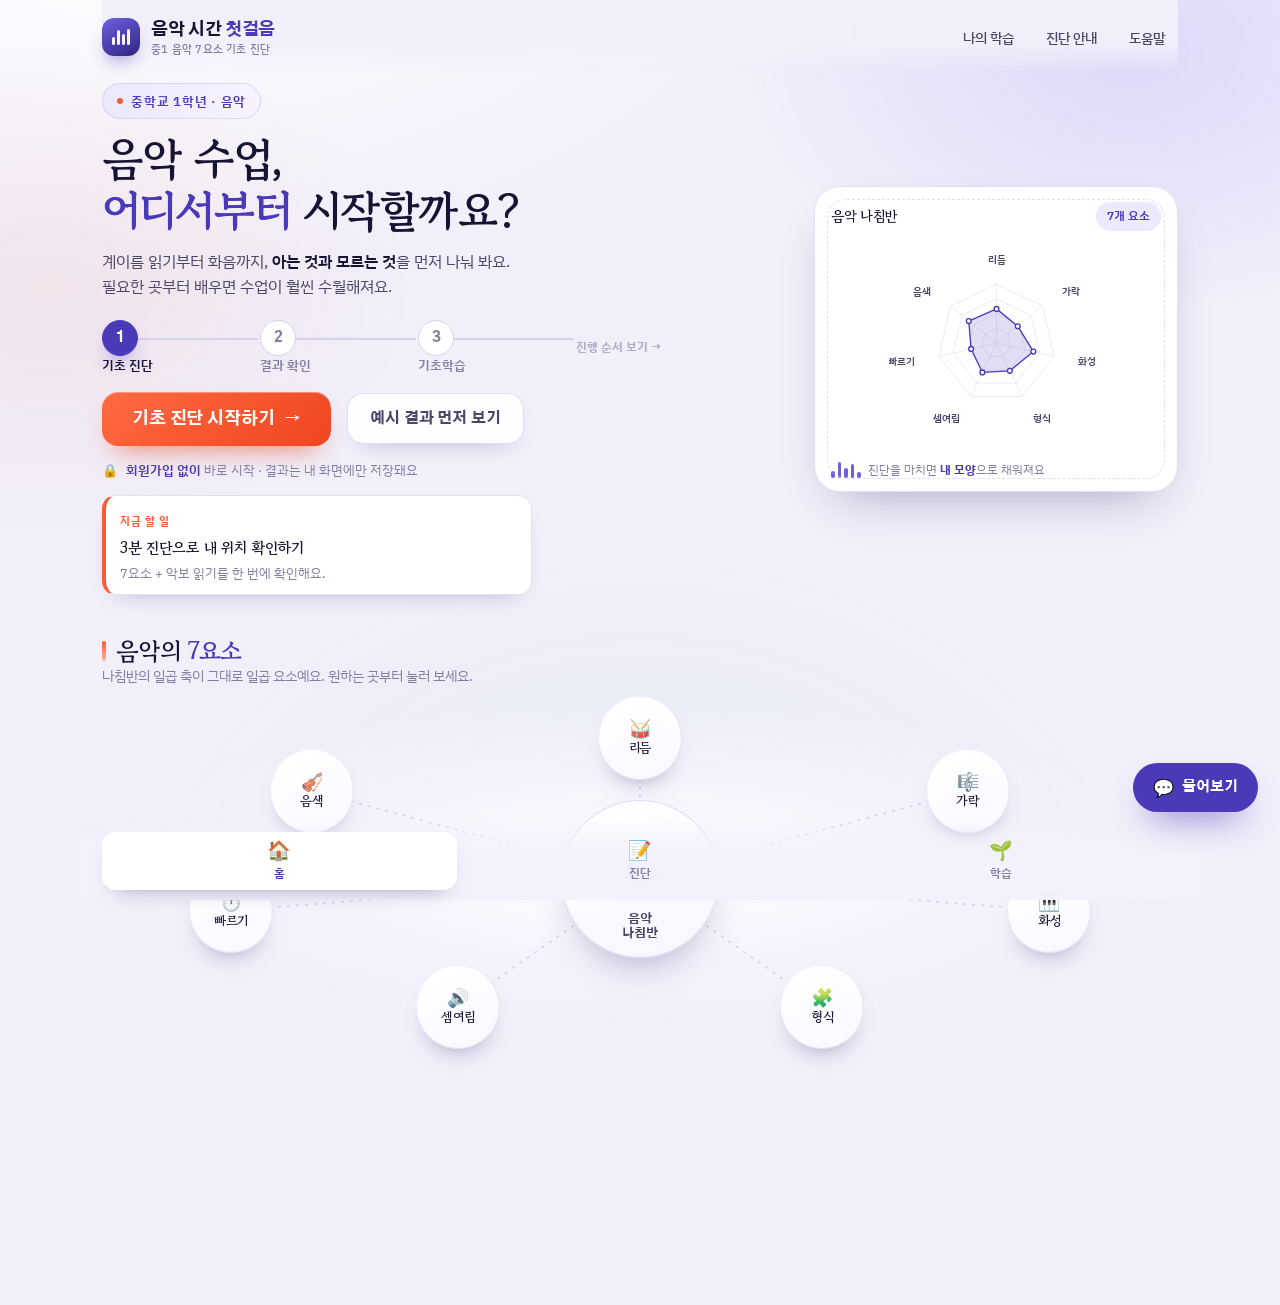
==== commit a31957de: "Add files via upload" ====
--- a/index.html
+++ b/index.html
@@ -468,13 +468,6 @@
 .next-plan li::before{content:"→";color:var(--accent);font-weight:700}
 
 /* ============ THEORY STRIP ============ */
-.theory-strip{
-  display:flex;align-items:center;gap:7px;flex-wrap:wrap;
-  margin:18px 0 4px;padding:10px 14px;opacity:.85;border-radius:var(--r-md);
-  background:rgba(255,255,255,.6);border:1px dashed var(--line-2);
-}
-.theory-strip .lb{font-size:11px;font-weight:700;letter-spacing:.08em;color:var(--ink-4)}
-.theory-strip .c{
   font-size:10.5px;font-weight:600;color:var(--primary);background:#fff;
   border:1px solid var(--line);border-radius:99px;padding:3px 9px;
 }
@@ -617,7 +610,7 @@
 .shortbox input:disabled{background:var(--canvas);color:var(--ink-3)}
 .staff-art .mus,.ropt .rart .mus{font-family:'Bravura','Noto Music',serif}
 
-.app{--tabbar-h:74px}
+.app{--tabbar-h:82px}
 .growth{display:none;align-items:center;gap:6px;margin-top:12px;font-family:var(--font-display);font-weight:800;font-size:13px;padding:7px 13px;border-radius:99px}
 .growth.up{background:rgba(14,171,149,.2);color:#bff5ea}
 .growth.same{background:rgba(255,255,255,.16);color:#fff}
@@ -627,7 +620,7 @@
 .nextloop ol{list-style:none;display:flex;gap:18px;flex-wrap:wrap}
 .nextloop li{display:flex;align-items:center;gap:8px;font-size:13px;color:var(--ink-2)}
 .nextloop li span{width:22px;height:22px;border-radius:50%;background:var(--primary-soft);color:var(--primary);font-family:var(--font-display);font-weight:800;font-size:11.5px;display:grid;place-items:center;flex:none}
-main{padding-bottom:calc(var(--tabbar-h) + 18px)}   /* STICKY-BOTTOM-SAFE: 탭바가 내용을 덮지 않게 */
+main{padding-bottom:calc(var(--tabbar-h) + 34px)}   /* STICKY-BOTTOM-SAFE: 탭바가 내용을 덮지 않게 */
 
 /* ============ 7요소 마인드맵 ============ */
 .mind{position:relative;height:372px;margin:0 0 16px;border-radius:var(--r-lg);
@@ -965,18 +958,6 @@
           <span class="core-label">음악<br>나침반</span>
         </div>
       </div>
-
-      <div class="theory-strip">
-        <span class="lb">적용 이론</span>
-        <span class="c">음악 요소 개념 체계표 · 7요소</span>
-        <span class="c">인지부하 · 본유적 부하 설계</span>
-        <span class="c">근접성의 원리</span>
-        <span class="c">힉의 법칙</span>
-        <span class="c">폰 레스토프 · CTA 단일 강조</span>
-        <span class="c">제이콥의 법칙</span>
-        <span class="c">피츠의 법칙</span>
-        <span class="c">심미적 사용성</span>
-      </div>
     </section>
 
     <!-- ================= GUIDE ================= -->
@@ -1046,15 +1027,6 @@
           </div>
         </div>
       </div>
-
-      <div class="theory-strip">
-        <span class="lb">적용 이론</span>
-        <span class="c">힉의 법칙 · 단계적 온보딩</span>
-        <span class="c">포스텔의 법칙 · 관대한 안내</span>
-        <span class="c">밀러의 법칙 · 단계 청킹</span>
-        <span class="c">연속성의 원리 · 01-02-03</span>
-        <span class="c">자기효능감(Bandura)</span>
-      </div>
     </section>
 
     <!-- ================= QUIZ ================= -->
@@ -1072,16 +1044,6 @@
           <button class="skip" id="skipBtn">이 문제 건너뛰기</button>
           <button class="btn btn-primary" id="nextBtn" disabled>다음 문제 <span class="arrow">→</span></button>
         </div>
-      </div>
-
-      <div class="theory-strip">
-        <span class="lb">적용 이론</span>
-        <span class="c">적응형(adaptive) 출제</span>
-        <span class="c">도허티 임계 · 즉시 피드백</span>
-        <span class="c">폰 레스토프 · 정답/오답 색 대비</span>
-        <span class="c">피츠의 법칙 · 큰 선택 버튼</span>
-        <span class="c">힉의 법칙 · 4지선다</span>
-        <span class="c">포스텔의 법칙 · 건너뛰기 허용</span>
       </div>
     </section>
 
@@ -1158,16 +1120,6 @@
         <button class="btn btn-ghost" data-go="fix">틀린 개념 바로잡기</button>
         <button class="btn btn-ghost" id="reDiag">다시 진단하기</button>
       </div>
-
-      <div class="theory-strip">
-        <span class="lb">적용 이론</span>
-        <span class="c">피크엔드 법칙</span>
-        <span class="c">멘탈 모델 · 건강검진 은유</span>
-        <span class="c">자기조절학습 프롬프트</span>
-        <span class="c">게슈탈트 · 유사성</span>
-        <span class="c">컬러 이론 · 단파장=신뢰</span>
-        <span class="c">폰 레스토프</span>
-      </div>
     </section>
 
     <!-- ================= LEARN ================= -->
@@ -1189,15 +1141,6 @@
           <!-- JS renders -->
         </div>
       </div>
-
-      <div class="theory-strip">
-        <span class="lb">적용 이론</span>
-        <span class="c">제이콥의 법칙</span>
-        <span class="c">근접성의 원리 · 좌 목록/우 내용</span>
-        <span class="c">힉의 법칙 · 선택지 축소</span>
-        <span class="c">도허티 임계</span>
-        <span class="c">포스텔의 법칙</span>
-      </div>
     </section>
 
     <!-- ================= REPORT (오개념 분석) ================= -->
@@ -1222,14 +1165,6 @@
         <button class="btn btn-primary btn-lg" style="flex:1;min-width:240px" data-go="fix">틀린 개념 바로잡기 <span class="arrow">→</span></button>
         <button class="btn btn-ghost" id="copyPromptBtn">분석 내용 복사하기</button>
       </div>
-
-      <div class="theory-strip">
-        <span class="lb">적용 이론</span>
-        <span class="c">비고츠키 · 발판 제공</span>
-        <span class="c">오개념 · 아직 배우지 못한 부분 구분</span>
-        <span class="c">자기조절학습</span>
-        <span class="c">힉의 법칙 · 다시 볼 곳 4개로 압축</span>
-      </div>
     </section>
 
     <!-- ================= VIDEO (플립러닝 영상 과제) ================= -->
@@ -1241,13 +1176,6 @@
       </div>
 
       <div id="videoBox"></div>
-
-      <div class="theory-strip">
-        <span class="lb">적용 이론</span>
-        <span class="c">플립러닝 · 진단 기반 과제 배분</span>
-        <span class="c">힉의 법칙 · 필요한 영상만</span>
-        <span class="c">자기조절학습 · 이해도 자기점검</span>
-      </div>
     </section>
 
     <!-- ================= DEEP ================= -->
@@ -1259,13 +1187,6 @@
       </div>
 
       <div id="deepBox"></div>
-
-      <div class="theory-strip">
-        <span class="lb">적용 이론</span>
-        <span class="c">ZPD 상단 · 도전 과제</span>
-        <span class="c">숙달 목표 · 심화 개념</span>
-        <span class="c">자기조절학습</span>
-      </div>
     </section>
 
     <!-- ================= EAR TRAINING ================= -->
@@ -1277,14 +1198,6 @@
       </div>
 
       <div id="earBox"></div>
-
-      <div class="theory-strip">
-        <span class="lb">적용 이론</span>
-        <span class="c">청음 · 실제 소리로 확인</span>
-        <span class="c">외재적 부하 최소화 · 버튼 하나로 재생</span>
-        <span class="c">포스텔의 법칙 · 무제한 다시 듣기</span>
-        <span class="c">도허티 임계 · 즉시 피드백</span>
-      </div>
     </section>
 
     <!-- ================= ZPD ================= -->
@@ -1296,13 +1209,6 @@
       </div>
 
       <div id="fixBox"></div>
-
-      <div class="theory-strip">
-        <span class="lb">적용 이론</span>
-        <span class="c">비고츠키 · 발판(scaffolding) 제공</span>
-        <span class="c">도허티 임계 · 즉시 피드백</span>
-        <span class="c">포스텔의 법칙 · 관대한 피드백</span>
-      </div>
     </section>
 
     <!-- ================= COMPLETE ================= -->
@@ -1327,13 +1233,6 @@
           <button class="btn btn-primary" data-go="result">나의 나침반 보기</button>
           <button class="btn btn-ghost" data-go="home">홈으로 돌아가기</button>
         </div>
-      </div>
-
-      <div class="theory-strip">
-        <span class="lb">적용 이론</span>
-        <span class="c">피크엔드 법칙 · 마지막을 보상으로</span>
-        <span class="c">자기효능감(Bandura)</span>
-        <span class="c">심미적 사용성</span>
       </div>
     </section>
 
@@ -1583,7 +1482,7 @@
   'bass-line1':  { clef:'bass',   pos:{t:'line',  n:1}, note:'솔', label:'낮은음자리표 · 아래 첫째 줄' }
 };
 const MUS = {
-  gClef:'\u{E050}', fClef:'\u{E062}', time4:'\u{E084}',
+  gClef:'\u{E050}', fClef:'\u{E062}', time4:'\u{E084}', time6:'\u{E086}', time8:'\u{E087}',
   nhBlack:'\u{E0A4}', nhHalf:'\u{E0A3}', nhWhole:'\u{E0A2}',
   flagDown:'\u{E241}', flagUp:'\u{E240}'
 };
@@ -1623,16 +1522,54 @@
 function timeSigSVG(cp4, x){
   return musText(cp4, x, staffLineY(1)) + musText(cp4, x, staffLineY(3));
 }
-function rhythmSVG(pattern, w){
-  const x0 = 12, x1 = (w||240) - 12, mid = staffLineY(2);
+function rhythmSVG(pattern, w, meter){
+  const x0 = 12, x1 = (w||240) - 12, mid = staffLineY(2), S = ST_S;
   let h = '';
   for(let i=0;i<5;i++){
     const y = staffLineY(i);
     h += '<line x1="'+x0+'" y1="'+y+'" x2="'+x1+'" y2="'+y+'" stroke="#3a3550" stroke-width="1.2"/>';
   }
-  h += timeSigSVG(MUS.time4, x0 + 14);
-  let x = x0 + 48;
-  pattern.forEach(d=>{ h += noteSVG(x, mid, d); x += 10 + 17*d; });
+  h += (meter === '68')
+    ? musText(MUS.time6, x0+14, staffLineY(1)) + musText(MUS.time8, x0+14, staffLineY(3))
+    : timeSigSVG(MUS.time4, x0+14);
+
+  /* 음표 자리 계산 */
+  let x = x0 + (meter === '68' ? 46 : 50);
+  const items = [];
+  pattern.forEach(d=>{ items.push({d:d, x:x}); x += 15 + 24*d; });
+
+  /* 머리 */
+  items.forEach(it=>{
+    const whole = it.d >= 4;
+    const nh = whole ? MUS.nhWhole : (it.d >= 2 ? MUS.nhHalf : MUS.nhBlack);
+    const wd = whole ? 1.69 : 1.18;
+    h += musText(nh, it.x - wd*S/2, mid, 'nh');
+  });
+
+  /* 기둥 (가운데 줄 → 아래·왼쪽) */
+  items.forEach(it=>{
+    if(it.d >= 4) return;
+    it.sx = it.x - 0.59*S;
+    it.tip = mid + 3.5*S;
+    h += '<line x1="'+it.sx.toFixed(1)+'" y1="'+mid.toFixed(1)+'" x2="'+it.sx.toFixed(1)+'" y2="'+it.tip.toFixed(1)+'" stroke="#231f3d" stroke-width="'+(0.12*S).toFixed(2)+'"/>';
+  });
+
+  /* 8분음표는 연결(빔) — 6/8은 3개씩, 그 외는 한 묶음 */
+  const groups = []; let cur = [];
+  items.forEach(it=>{
+    if(it.d === 0.5){ cur.push(it); }
+    else if(cur.length){ groups.push(cur); cur = []; }
+  });
+  if(cur.length) groups.push(cur);
+  groups.forEach(g=>{
+    if(g.length < 2){ if(g.length === 1) h += musText(MUS.flagDown, g[0].sx, g[0].tip); return; }
+    const parts = (meter === '68') ? [g.slice(0,3), g.slice(3)] : [g];
+    parts.forEach(pr=>{
+      if(pr.length < 2) { if(pr.length === 1) h += musText(MUS.flagDown, pr[0].sx, pr[0].tip); return; }
+      const bx1 = pr[0].sx, bx2 = pr[pr.length-1].sx, by = pr[0].tip;
+      h += '<line x1="'+bx1.toFixed(1)+'" y1="'+by.toFixed(1)+'" x2="'+bx2.toFixed(1)+'" y2="'+by.toFixed(1)+'" stroke="#231f3d" stroke-width="'+(0.46*S).toFixed(2)+'" stroke-linecap="butt"/>';
+    });
+  });
   return '<svg viewBox="0 0 '+(w||240)+' 112" role="img" aria-label="리듬 악보">'+h+'</svg>';
 }
 function staffSVG(kind){
@@ -3327,6 +3264,17 @@
   s += '어디가 막혔는지 말해 주면 같이 풀어 보자.';
   return s;
 }
+/* 문장에서 요소를 추정 (모르는 질문도 가장 가까운 개념으로 안내) */
+function matchElement(text){
+  const t = (text||'').toLowerCase();
+  const MAP = {rhythm:['리듬','박','박자','장단','쉼표'], melody:['가락','선율','계이름','음정','토리','시김'],
+    harmony:['화음','화성','3화음','종지','으뜸','딸림'], form:['형식','론도','변주','세도막','한배'],
+    dynamics:['셈여림','세기','크레센도','sfp','포르테','피아노','여리','세게'],
+    tempo:['빠르기','템포','안단테','알레그로','아다지오','한배'],
+    timbre:['음색','악기','관악','현악','타악','목관','금관']};
+  for(const k in MAP) if(MAP[k].some(w=>t.indexOf(w) >= 0)) return k;
+  return null;
+}
 function findKB(text){
   const t = text.toLowerCase();
   let best = null, bestScore = 0;
@@ -3381,6 +3329,17 @@
     }
     return kb.a + extra +
       (kb.next ? '<div class="chat-actions"><button data-learn="'+kb.next+'">이 개념 배우러 가기</button></div>' : '');
+  }
+  /* 모르는 질문이어도 ‘지금 화면’의 개념으로 최대한 설명해 준다 */
+  const c = screenContext();
+  const guess = matchElement(t);
+  const elId = guess || (c.question ? (currentQuestion() && currentQuestion().ref.el) : null);
+  if(elId && LESSONS[elId]){
+    const L = LESSONS[elId];
+    const e = EL[elId];
+    return '그건 내가 딱 집어 답하기는 어려운 질문이야. 대신 지금 보고 있는 <b>'+(e?e.name:'개념')+'</b>부터 정확히 짚어 줄게 😊<br><br>'+L.key+
+      '<div class="chat-actions"><button data-learn="'+elId+'">이 개념 배우러 가기</button>'+
+      '<button data-ask="예를 하나 들어 주세요">예를 들어 볼까요?</button></div>';
   }
   const w = d.weak[0];
   return '그건 내가 아직 배우지 못한 부분이야. 대신 지금 약한 <b>'+(w?w.name:'개념')+'</b>부터 짚어 볼까?'+
@@ -3486,9 +3445,9 @@
  form:{title:'형식의 확장', body:'A-B-A는 세도막 형식이에요. 여기에 A가 돌아올 때 조금씩 달라지면 A′, 전체를 한 번 더 크게 반복하면 겹세도막 형식이 돼요. 소나타 형식은 제시부-전개부-재현부로 이어져요.',
    q:'소나타 형식의 세 부분을 순서대로 고른 것은?', opts:['제시부-전개부-재현부','제시부-재현부-전개부','전개부-제시부-재현부'], ans:0,
    why:'소나타 형식은 제시부 → 전개부 → 재현부 순서로 진행돼요.'},
- dynamics:{title:'다이내믹과 표현', body:'셈여림은 소리의 세기지만, 실제 연주에서는 <b>악절의 방향</b>을 만드는 도구예요. 서브ITO 피아노(sfp)처럼 한 음 안에서 세기가 변하는 표시도 있어요.',
-   q:'‘sfp’의 뜻으로 알맞은 것은?', opts:['세게 냈다가 곧 여리게','아주 여리게','점점 세게'], ans:0,
-   why:'sfp는 세게(sforzando) 낸 뒤 곧바로 여리게(p) 하라는 뜻이에요.'},
+ dynamics:{title:'셈여림과 표현', body:'셈여림은 소리의 세기지만, 실제 연주에서는 <b>악절의 방향</b>을 만드는 도구예요. 한 음 안에서 세기가 확 바뀌는 표시도 있는데, <b>sfp</b>가 그 예예요. sforzando(스포르찬도)로 <b>세게</b> 냈다가 곧바로 piano(피아노)로 <b>여리게</b> 줄이라는 뜻이에요. 악보에는 <b>sfp</b> 또는 <b>sfp</b>처럼 한 음 위에 붙여 써요.',
+   q:'악보에 붙은 ‘sfp’의 뜻으로 알맞은 것은?', opts:['세게 냈다가 곧 여리게','아주 여리게 연주하기','점점 세게 연주하기'], ans:0,
+   why:'sfp는 sforzando(스포르찬도, 세게)로 시작해 곧바로 piano(피아노, 여리게)로 줄이라는 뜻이에요. 한 음 안에서 세기가 갑자기 바뀌어 그 음이 강조돼요.'},
  tempo:{title:'빠르기와 표현', body:'빠르기말은 절대 속도가 아니라 <b>느낌</b>을 나타내요. 같은 안단테라도 곡에 따라 다르게 해석해요. 리타르단도는 악구를 맺을 때 자주 써요.',
    q:'악구를 끝내며 점점 느리게 하는 표시는?', opts:['리타르단도','아첼레란도','아 템포'], ans:0,
    why:'리타르단도(rit.)는 점점 느리게 하라는 표시예요.'},
@@ -3528,7 +3487,7 @@
     const cls = v===100 ? 'ready' : v===50 ? 'mid' : 'low';
     let inner = '<div class="dbody">'+d.body+'</div>';
     if(ready || st.open){
-      const extra = (d.notation ? '<div class="dstaff">'+rhythmSVG(d.notation, 260)+'<span>한 마디 예시 · 8분음표 6개</span></div>' : '')+
+      const extra = (d.notation ? '<div class="dstaff">'+rhythmSVG(d.notation, 300, d.meter)+'<span>한 마디 예시 · 8분음표 6개</span></div>' : '')+
         (d.listen ? '<button class="btn btn-ghost dlisten" data-listen="'+e.id+'">🔊 귀로 확인하기</button>' : '');
       const solved = (st.ans !== undefined);
       inner += '<div class="dq"><b>확인 문제</b><p>'+d.q+'</p>'+extra+'<div class="dopts">'+
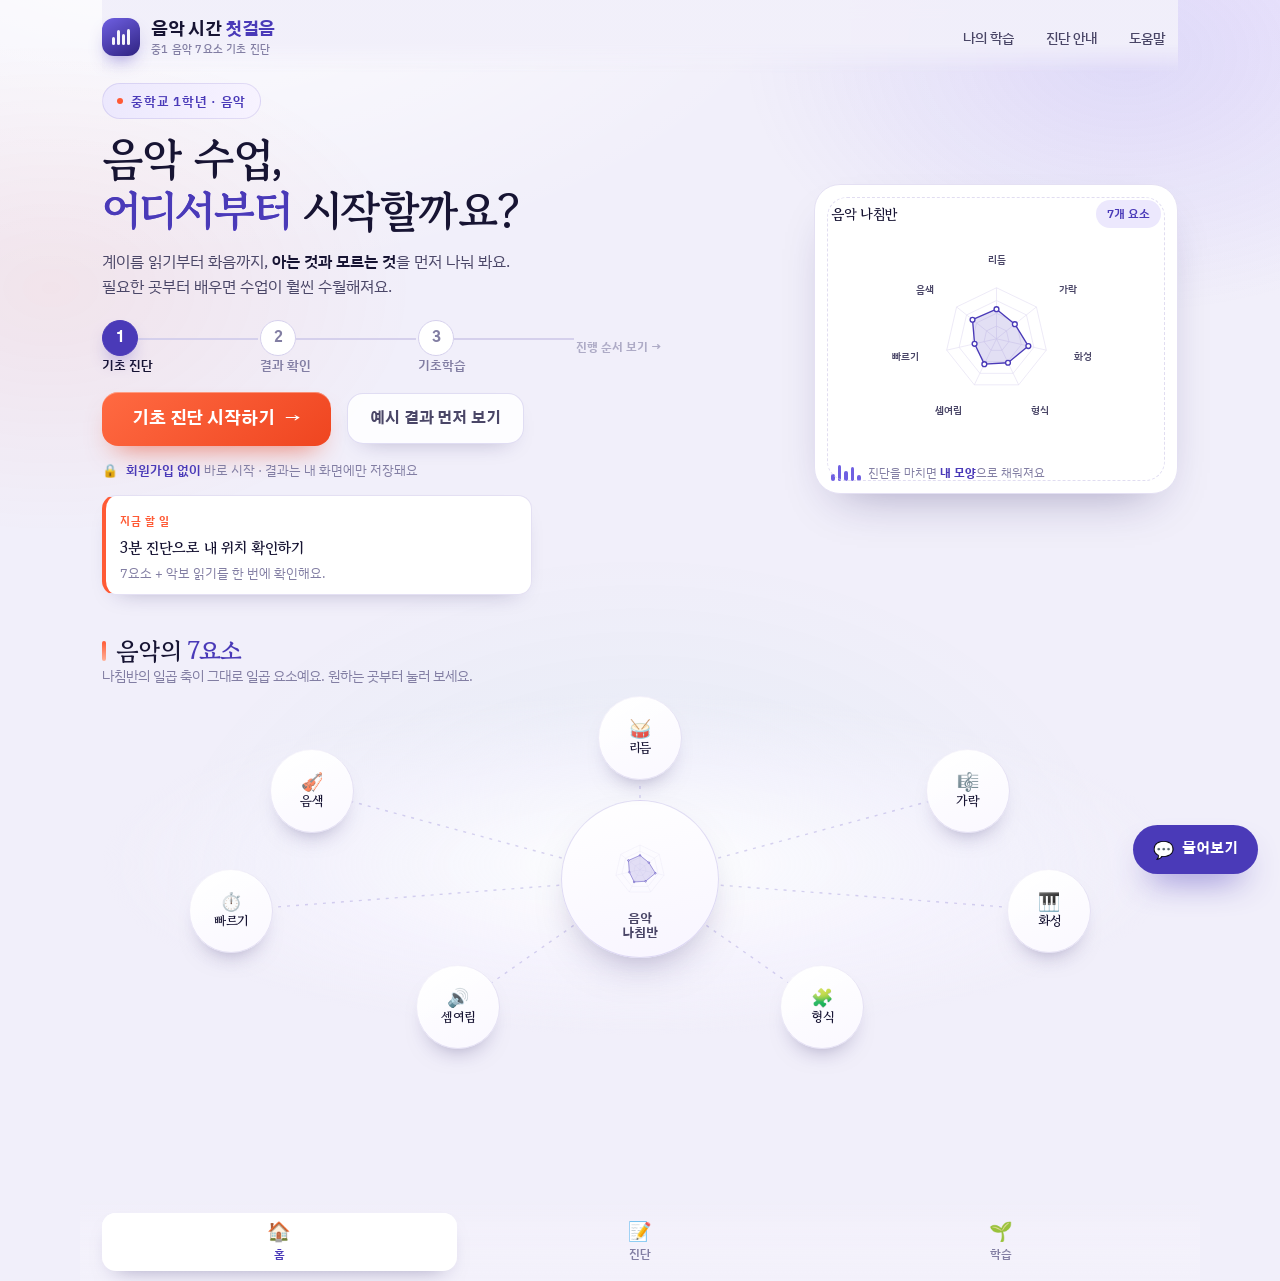
==== commit 8126946d: "Add files via upload" ====
--- a/index.html
+++ b/index.html
@@ -6,8 +6,8 @@
 <title>음악 시간 첫걸음 · 7요소 기초 진단</title>
 <link rel="preconnect" href="https://fonts.googleapis.com">
 <link rel="preconnect" href="https://fonts.gstatic.com" crossorigin>
-<style>@font-face{font-family:'Bravura';font-style:normal;font-weight:400;font-display:swap;src:url(https://cdn.jsdelivr.net/gh/steinbergmedia/bravura@master/redist/woff/Bravura.woff2) format('woff2');}</style>
-<link href="https://fonts.googleapis.com/css2?family=Gothic+A1:wght@400;500;700;800;900&family=IBM+Plex+Sans+KR:wght@300;400;500;600;700&family=Gowun+Batang:wght@700&family=Noto+Music&display=swap" rel="stylesheet">
+<style>@font-face{font-family:'Bravura';font-style:normal;font-weight:400;font-display:block;src:url([data-uri]